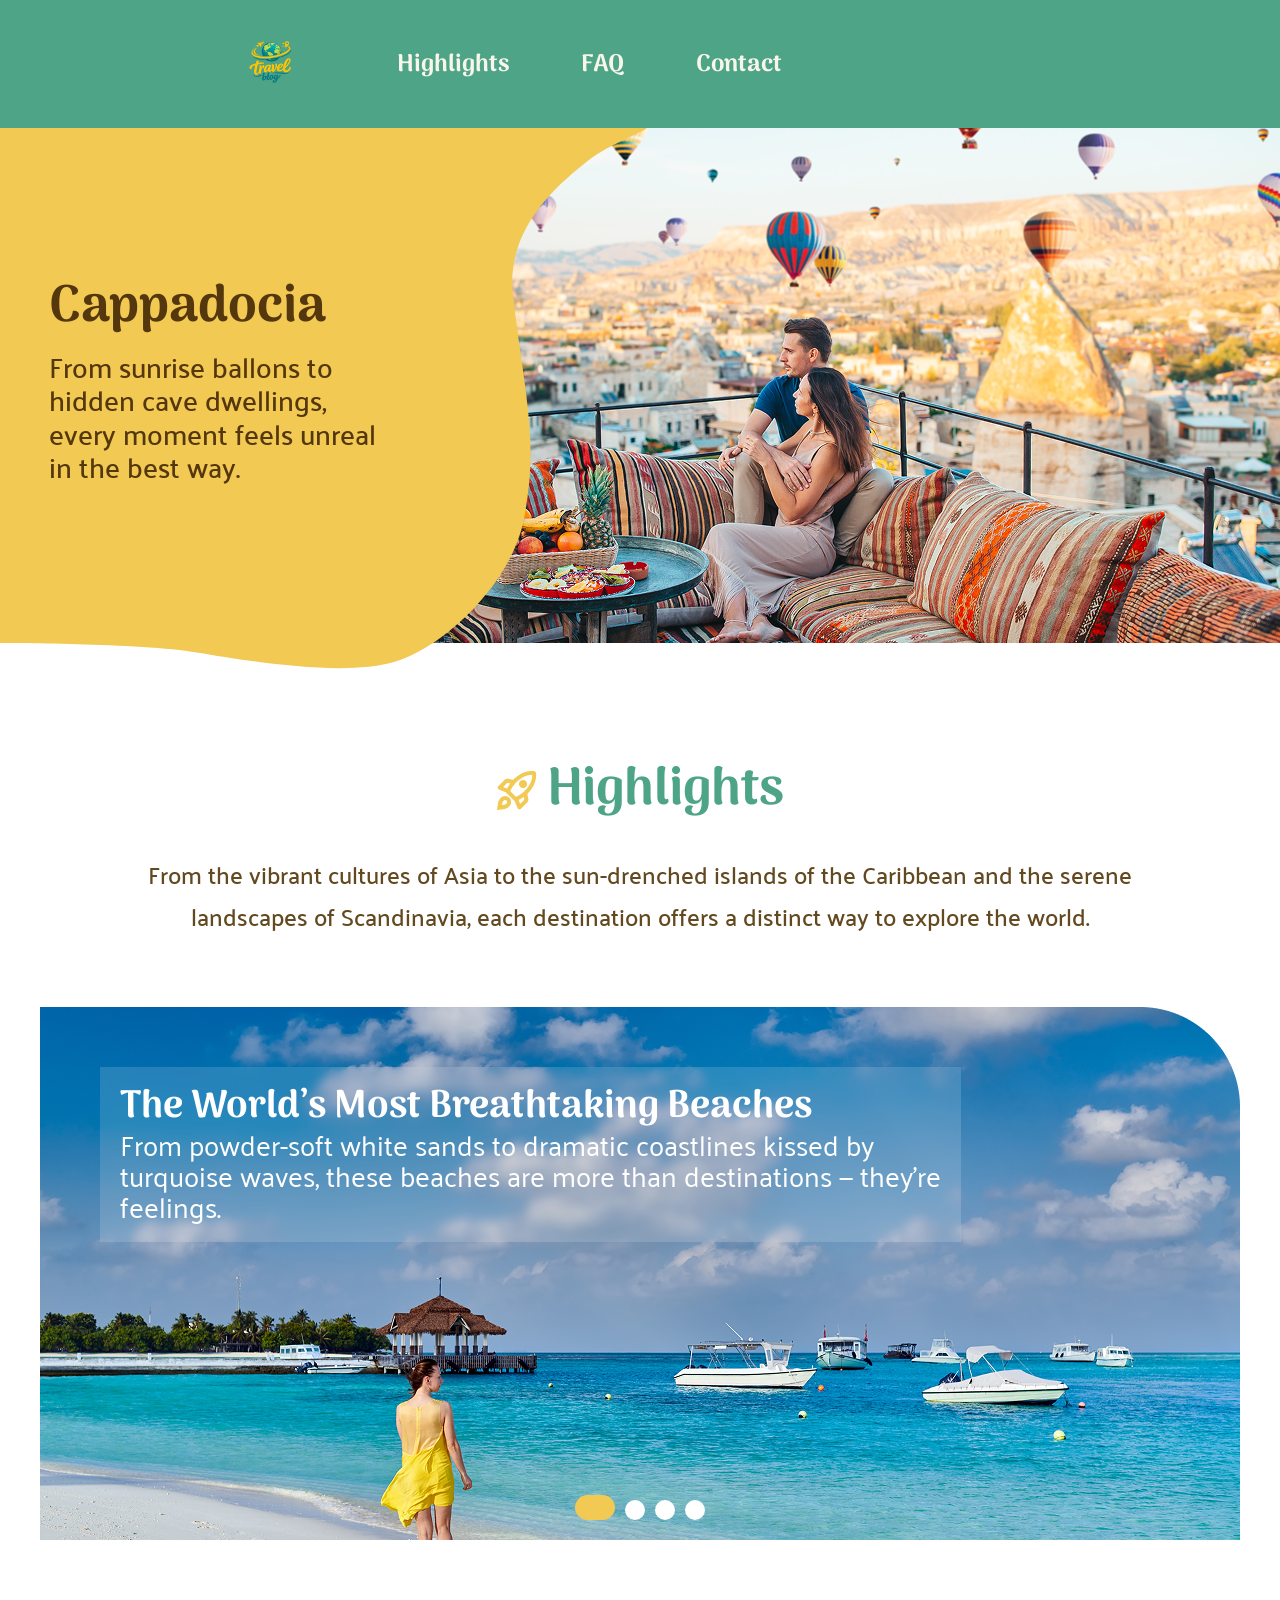
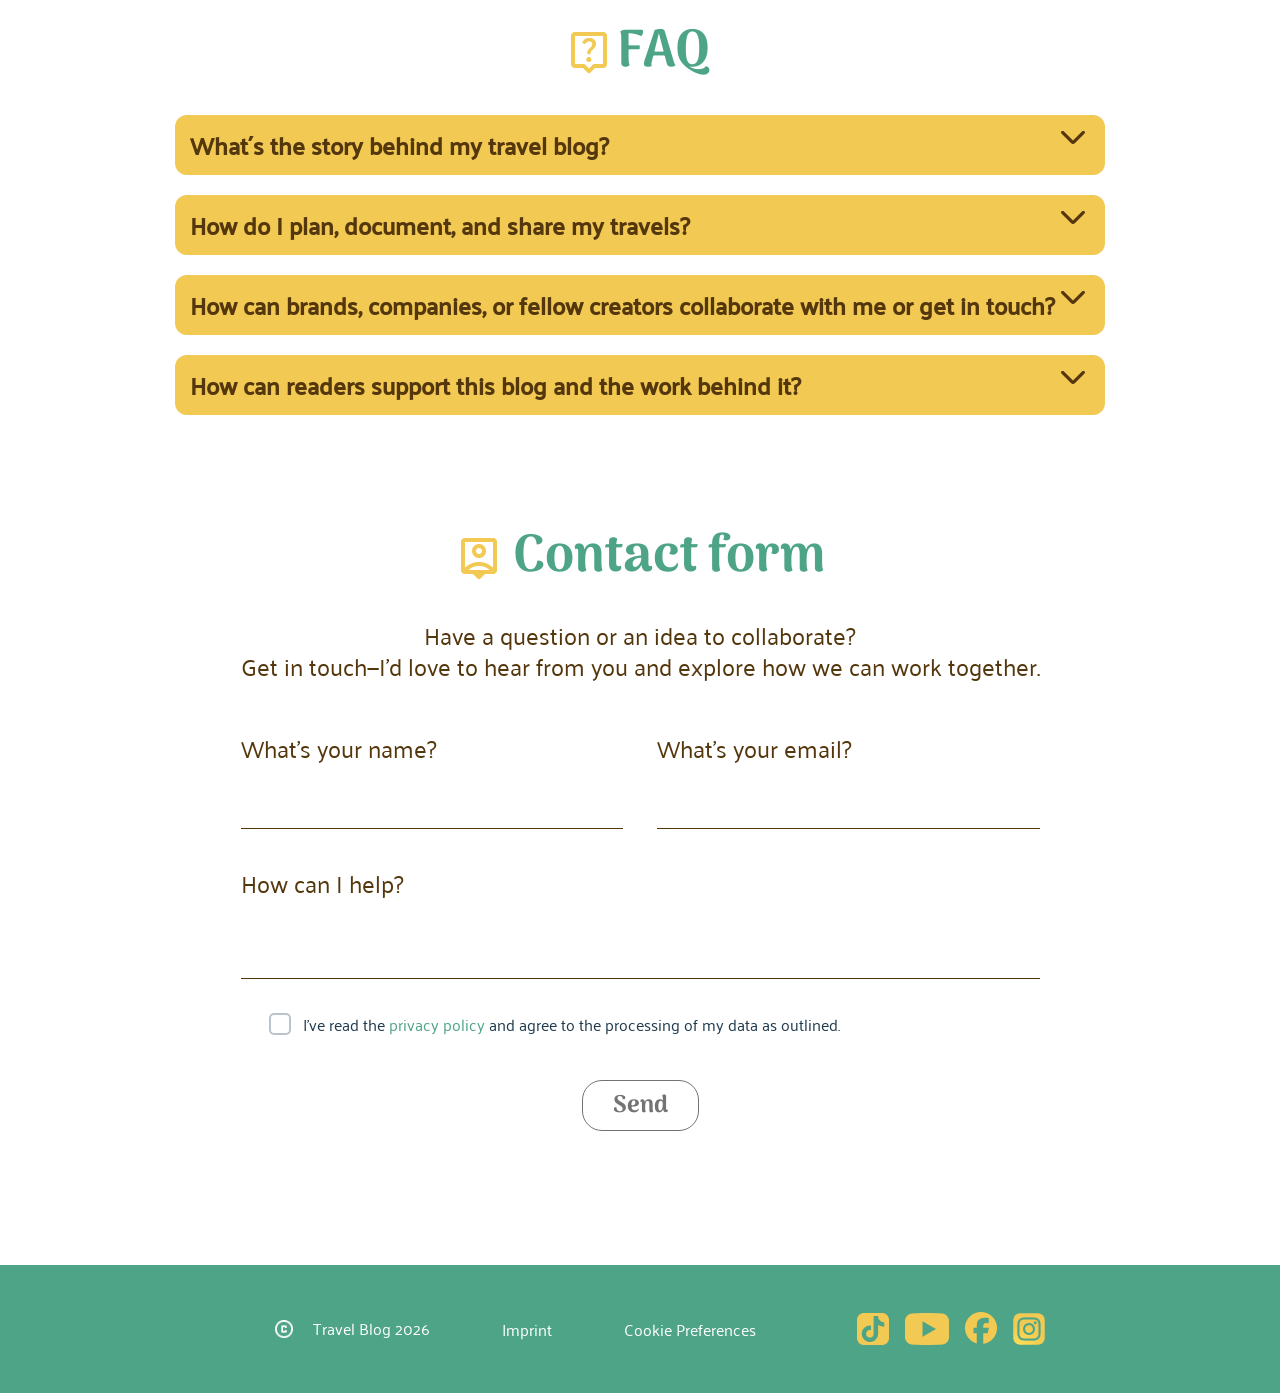
==== index.html @ d4d97d1e "changed 12 10" ====
<!DOCTYPE html>
<html lang="de">

<head>
    <meta charset="UTF-8">
    <meta name="viewport" content="width=device-width, initial-scale=1.0">
    <title>Reise Blog</title>
    <link rel="icon" type="image/x-icon" href="./assets/icons/favicon_travel_blog.png">

    <link rel="stylesheet" href="./styles/variable.css">
    <link rel="stylesheet" href="./styles/standard.css">
    <link rel="stylesheet" href="./styles/font.css">
    <link rel="stylesheet" href="style.css">
</head>



<body>

    <header>
        <img src="./assets/icons/travel_blog_icon.png" alt="logo travel-blog">
        <nav class="navi-bar">
            <ul class="navi-bar-navi-points">
                <li>
                    <a href="#highlights-area-jumper" class="highlight">Highlights</a>
                    <img src="./assets/img/Hover/line1.svg" alt="line1" class="image-header">
                </li>
                <li>
                    <a href="#faq-area-jumper" class="highlight">FAQ</a>
                    <img src="./assets/img/Hover/line2.svg" alt="line1" class="image-header">
                </li>
                <li>
                    <a href="" class="highlight">Contact</a>
                    <img src="./assets/img/Hover/line3.svg" alt="line1" class="image-header">
                </li>
            </ul>
        </nav>
    </header>


    <main>
        <section class="landing-section">
            <section class="landing-section-area">

                <div class="yellow-start"></div>

                <img class="background" src="./assets/img/bg-image.png" alt="">
                <img class="yellow-image" src=" ./assets/img/yellow.svg" alt="">
                <img class="yellow-image-mobile" src=" ./assets/img/yellowMobileBig.png" alt="">

                <div class="landing-text">

                    <h1>Cappadocia</h1>
                    <p>From sunrise ballons to<br>hidden cave dwellings,<br>every moment feels unreal<br>in the best
                        way.</p>
                </div>

                <div class="circle-group">
                    <img class="animation" src="./assets/icons/circle/text.svg" alt="">
                    <img class="circle-one" src="./assets/icons/circle/Ellipse.png" alt="">
                    <img class="circle-two" src="./assets/icons/circle/Turkey.png" alt="">
                </div>



            </section>
        </section>

        <section class="container-slider">

            <section id="highlights-area-jumper" class="highlights">
                <div class="highlights-headline">
                    <img src="./assets/icons/rocket_launch_icon.png" alt="rocket-launch-icon">
                    <h2>Highlights</h2>
                </div>
                <p class="culture-text">From the vibrant cultures of Asia to the sun-drenched islands of the Caribbean
                    and the serene<br>
                    landscapes of Scandinavia, each destination offers a distinct way to explore the world.</p>
            </section>

            <section class="slider-a">

                <input type="radio" name="slider" value="one" checked>
                <input type="radio" name="slider" value="two">
                <input type="radio" name="slider" value="three">
                <input type="radio" name="slider" value="four">

                <div class="slider-a-wrapper">
                    <div class="slider-a-element element-one">
                        <img src="./assets/img/beach_photo.png" alt="beach-photo">
                        <div class="slider-text">
                            <h2>
                                The World’s Most Breathtaking Beaches
                            </h2>
                            <p>
                                From powder-soft white sands to dramatic coastlines kissed by<br> turquoise waves,
                                these beaches are more than destinations — they’re<br> feelings.
                            </p>
                        </div>
                    </div>
                    <div class="slider-a-element element-two">
                        <img src="./assets/img/copenhagen_photo.png" alt="copenhagen-photo">
                        <div class="slider-text">
                            <h2>
                                Copenhagen in 3 Days: Big<br> Experiences, Smart Spending
                            </h2>
                            <p>
                                Discover Copenhagen, where historic charm meets modern design,<br> vibrant cycling
                                culture and waterfront living.
                            </p>
                        </div>


                    </div>
                    <div class="slider-a-element element-three">
                        <img src="./assets/img/pattaya_photo.png" alt="pattaya-photo">
                        <div class="slider-text">
                            <h2>
                                Pattaya Pulse:<br> Food, Sun and Neon Nights
                            </h2>
                            <p>
                                From bustling promenades to nearby islands, the city offers an<br> energetic and
                                diverse escape. Discover Pattaya City, with vibrant<br> nightlife and rich cultural
                                landmarks.
                            </p>
                        </div>

                    </div>
                    <div class="slider-a-element element-four">
                        <img src="./assets/img/mountain_fuji_photo.png" alt="mountain-fuji-photo">
                        <div class="slider-text">
                            <h2>
                                Mountain Fuji
                            </h2>
                            <p>
                                The most iconic mountain and an active volcano located about 100<br> kilometers
                                southwest of Tokyo. Written with the characters for<br> “wealth” and “samurai,”
                                Fuji’s name evokes a sense of strength,<br> honor, and enduring prestige.
                            </p>
                        </div>

                    </div>
                </div>

            </section>


        </section>



        <section id="faq-area-jumper" class="faq-area">
            <section class="faq-heading">
                <img src="./assets/icons/live_help_icon.png" alt="live-help-icon">
                <h2>FAQ</h2>
            </section>
            <section class="faq-part">
                <details>
                    <summary>
                        What´s the story behind my travel blog?
                    </summary>
                    <div class="content-faq">
                        <p>Lorem ipsum dolor sit amet consectetur adipisicing elit. Maiores ullam soluta
                            architecto quasi esse, assumenda quae ad modi! In, quis expedita! Quis dolorum
                            laborum quidem voluptas enim, aliquid commodi reiciendis!</p>
                    </div>
                </details>

                <details>
                    <summary>
                        How do I plan, document, and share my travels?
                    </summary>
                    <div class="content-faq">
                        <p>Lorem ipsum dolor sit amet consectetur adipisicing elit. Maiores ullam soluta
                            architecto quasi esse, assumenda quae ad modi! In, quis expedita! Quis dolorum
                            laborum quidem voluptas enim, aliquid commodi reiciendis!</p>
                    </div>
                </details>

                <details>
                    <summary>
                        How can brands, companies, or fellow creators collaborate with me or get in touch?
                    </summary>
                    <div class="content-faq">
                        <p>Lorem ipsum dolor sit amet consectetur adipisicing elit. Maiores ullam soluta
                            architecto quasi esse, assumenda quae ad modi! In, quis expedita! Quis dolorum
                            laborum quidem voluptas enim, aliquid commodi reiciendis!</p>
                    </div>
                </details>

                <details>
                    <summary>
                        How can readers support this blog and the work behind it?
                    </summary>
                    <div class="content-faq">
                        <p>Lorem ipsum dolor sit amet consectetur adipisicing elit. Maiores ullam soluta
                            architecto quasi esse, assumenda quae ad modi! In, quis expedita! Quis dolorum
                            laborum quidem voluptas enim, aliquid commodi reiciendis!</p>
                    </div>
                </details>
            </section>
        </section>

        <section class="contact-area">
            <section class="contact">
                <span class="contact-heading">
                    <img src="./assets/icons/person_pin.png" alt="">
                    <h2>Contact form</h2>
                </span>

                <p class="intro">
                    Have a question or an idea to collaborate?<br>
                    Get in touch—I’d love to hear from you and explore how we can work together.
                </p>

                <div class="form-container">

                    <div class="input-row">
                        <div class="input-group">
                            <label for="name">What’s your name?</label>
                            <input type="text" id="name">
                        </div>

                        <div class="input-group">
                            <label for="email">What’s your email?</label>
                            <input type="email" id="email">
                        </div>
                    </div>

                    <div class="input-group message">
                        <label for="message">How can I help?</label>
                        <textarea id="message"></textarea>
                    </div>

                    <!-- <div class="checkbox">
                        <input type="checkbox" id="agree" required>
                        <label for="privacy">
                            I’ve read the
                            <a href="#">privacy policy</a>
                            and agree to the processing of my data as outlined.
                        </label>
                    </div>

                    <button type="button">Send</button> -->

                    <form class="card">
                        <label class="checkbox">
                            <input type="checkbox" id="agree" required>
                            <span class="box"></span>
                            <span class="privacy">I’ve read the
                                <a href="#">privacy policy</a>
                                and agree to the processing of my data as outlined.</span>
                        </label>

                        <button type="submit">Send</button>
                    </form>

                </div>


            </section>



        </section>
    </main>

    <footer>

        <div class="additionals">

            <nav class="footer-additionals-navi-bar">

                <ul class="footer-additionals-navi-bar-navi-points">

                    <li class="copyright">
                        <img src="./assets/icons/copyright_icon.png" alt="copyright-icon">
                        <a href="">Travel Blog 2026</a>
                    </li>

                    <li class="imprint">
                        <a href="">Imprint</a>
                    </li>

                    <li class="cookie">
                        <a href="">Cookie Preferences</a>
                    </li>

                </ul>

            </nav>



        </div>
        <nav class="social-media-navi-bar">
            <ul class="social-media">

                <li>
                    <a href="https://www.tiktok.com/de-DE/" target="_blank">
                        <img src="./assets/icons/tiktok_icon.png" alt="tiktok-icon">
                    </a>
                </li>

                <li>
                    <a href="https://www.youtube.com" target="_blank">
                        <img src="./assets/icons/youtube_icon.png" alt="youtube-icon">
                    </a>
                </li>

                <li>
                    <a href="https://www.facebook.com" target="_blank">
                        <img src="./assets/icons/facebook_icon.png" alt="facebook-icon">
                    </a>
                </li>

                <li>
                    <a href="https://www.instagram.com" target="_blank">
                        <img src="./assets/icons/instagram_icon.png" alt="instagram-icon">
                    </a>
                </li>


            </ul>
        </nav>

    </footer>

    <section class="place-for-mobile">
        <section class="place-for-mobile-menu"></section>

    </section>



    <nav class="mobile-menu">

        <a href="#" class="mobile-menu-item">
            <img src="./assets/icons/home.svg" alt="Home">
        </a>

        <a href="#highlights-area-jumper" class="mobile-menu-item">
            <img src="./assets/icons/rocket.svg" alt="Highlights">
        </a>

        <a href="#faq-area-jumper" class="mobile-menu-item">
            <img src="./assets/icons/live_help.svg" alt="FAQ">
        </a>

        <a href="#contact-area-jumper" class="mobile-menu-item">
            <img src="./assets/icons/person.svg" alt="Contact">
        </a>

    </nav>



</body>

</html>
---- styles/standard.css ----
* {
    margin: 0px;
    box-sizing: border-box;
    scroll-behavior: smooth;
}

h2 {
    font-family: 'Arima';
    color: #4EA487;
}

p {
    font-family: 'Palanquin';
}

.navi-bar-navi-points a {
    font-family: 'Arima';
}

/* .footer-additionals-navi-bar-navi-points a {
    font-family: 'Palanquin';
} */
---- styles/font.css ----
/* palanquin-500 - latin */
@font-face {
  font-display: swap; /* Check https://developer.mozilla.org/en-US/docs/Web/CSS/@font-face/font-display for other options. */
  font-family: 'Palanquin';
  font-style: normal;
  font-weight: 500;
  src: url('../assets/fonts/palanquin-v17-latin-500.woff2') format('woff2'); /* Chrome 36+, Opera 23+, Firefox 39+, Safari 12+, iOS 10+ */
}

/* arima-700 - latin */
@font-face {
  font-display: swap; /* Check https://developer.mozilla.org/en-US/docs/Web/CSS/@font-face/font-display for other options. */
  font-family: 'Arima';
  font-style: normal;
  font-weight: 700;
  src: url('../assets/fonts/arima-v7-latin-700.woff2') format('woff2'); /* Chrome 36+, Opera 23+, Firefox 39+, Safari 12+, iOS 10+ */
}

/* arima-regular - latin */
@font-face {
  font-display: swap; /* Check https://developer.mozilla.org/en-US/docs/Web/CSS/@font-face/font-display for other options. */
  font-family: 'Arima';
  font-style: normal;
  font-weight: 400;
  src: url('../assets/fonts/arima-v7-latin-regular.woff2') format('woff2'); /* Chrome 36+, Opera 23+, Firefox 39+, Safari 12+, iOS 10+ */
}

/* palanquin-regular - latin */
@font-face {
  font-display: swap; /* Check https://developer.mozilla.org/en-US/docs/Web/CSS/@font-face/font-display for other options. */
  font-family: 'Palanquin';
  font-style: normal;
  font-weight: 400;
  src: url('../assets/fonts/palanquin-v17-latin-regular.woff2') format('woff2'); /* Chrome 36+, Opera 23+, Firefox 39+, Safari 12+, iOS 10+ */
}
---- style.css ----
/* HERE STARTS THE PART OF THE HEADER */

.background {
  max-width: 1440px;
}

  

header {
  width: 100%;
  height: 128px;
  background-color: #4ea487;
  display: flex;
  justify-content: flex-start;
  align-items: center;
  gap: 50px;
  padding: 0px 235px;
}

header > img {
  height: 72px;
}

/* Hover Effekte Header */

.highlight {
  position: relative;
  display: inline-block;

  color: white;
  font-size: 24px;
  font-weight: bold;
  text-decoration: none;
}

.navi-bar-navi-points li {
  position: relative;
}

.image-header {
  position: absolute;
  left: 2.5px;
  bottom: 2px;

  width: 100%;
  height: auto;

  opacity: 0;
}

.navi-bar-navi-points li:hover .image-header {
  opacity: 1;
}

/* HERE STARTS THE PART OF THE FOOTER */

.copyright {
  display: flex;
  gap: 20px;
}

.copyright img {
  width: 18px;
  height: 18px;
}

footer {
  width: 100%;
  height: 128px;
  background-color: #4ea487;

  display: flex;
  align-items: center;
  justify-content: space-between;
  padding: 0px 235px;

  font-family: "Palanquin", serif;
  font-size: clamp(16px, 0.2vw, 26px);

  line-height: 1;
}

.additionals {
  display: flex;
  /* gap: 4px; */
}

.footer-additionals-navi-bar {
  display: flex;
}

.footer-additionals-navi-bar-navi-points {
  display: flex;
  align-items: center;
  gap: 72px;
}

.footer-additionals-navi-bar ul {
  list-style-type: none;
}

.footer-additionals-navi-bar-navi-points a {
  text-decoration: none;
  color: #ffffff;
}

.social-media-navi-bar {
  display: flex;
}

.social-media {
  display: flex;
  align-items: center;
  gap: 16px;
}

footer ul {
  list-style-type: none;
}

.social-media-navi-bar ul {
  list-style-type: none;
}

/* End: Footer */

.navi-bar {
  display: flex;
}

.navi-bar-navi-points {
  display: flex;
  align-items: center;
  gap: 72px;
}

.navi-bar ul {
  list-style-type: none;
}

.navi-bar-navi-points a {
  text-decoration: none;
  color: #f8f5eb;
}

/* HERE STARTS THE PART OF THE FAQ */

.faq-heading {
  display: flex;
  justify-content: center;
  align-items: center;
  gap: 10px;
  padding-bottom: 20px;
}

.faq-heading h2 {
  font-family: "Arima", serif;
  font-size: clamp(24px, 6vw, 52px);
  color: rgba(78, 164, 135, 1);
}

.faq-area {
  display: flex;
  flex-direction: column;
  align-items: center;
  justify-content: normal;
  /* max-width: 1440px; */
}

/* .faq-part {
  
  max-width: 1440px;
} */

summary {
  font-family: "Palanquin", serif;
  color: rgba(84, 55, 13, 1);
  font-size: clamp(16px, 2vw, 24px);
  font-weight: bold;
  line-height: 1;
  width: 1440px;
}

details {
  background-color: #f1c953;
  border-radius: 12px;
  margin-bottom: 20px;
  padding-bottom: 15px;
  height: 60px;
  /* max-width: 1440px; */
}

details[open] {
  background-color: #f1c953;
  border-radius: 12px;
  margin-bottom: 20px;
  padding: 0 15px;
  height: 150px;
}

summary {
  padding: 18px 0;
  font-weight: bold;
  cursor: pointer;
  padding-left: 15px;
}

summary {
  position: relative;

  padding: 18px 50px 18px 15px;

  font-weight: bold;
  cursor: pointer;

  list-style: none;
}

summary::-webkit-details-marker {
  display: none;
}

summary::after {
  position: absolute;
  right: 20px;
  top: 50%;

  display: block;
  width: 24px;
  height: 24px;

  content: "";
  background-image: url("./assets/icons/arrow_forward_ios.svg");
  background-repeat: no-repeat;
  background-position: center;
  background-size: contain;

  position: absolute;
  right: 20px;
  top: 50%;

  transform: translateY(-80%);
  transition: transform 0.5s ease;
}

details[open] summary::after {
  transform: translateY(-50%) rotate(-180deg);
}

details p {
  background-color: white;
  padding: 8px;
  margin: 0 0 15px;
  border-radius: 5px;
}

/* landing section */

.landing-section-area {
  position: relative;
  max-width: 1440px;
  height: 550px;

  margin: 0 auto;

  overflow: hidden;
}

.yellow-start {
  position: absolute;
  width: 100%;
  height: 93.7%;
  background: #f1c953;

  z-index: 10;

  animation: yellowDisappear 1.3s ease-out 1.6s forwards;
}

@keyframes yellowDisappear {
  from {
    transform: translateX(0);
    opacity: 1;
  }

  to {
    transform: translateX(-100%);
    opacity: 1;
  }
}

.background {
  position: absolute;
  right: 0;
  top: 0;
  display: block;
  z-index: 1;
}

.yellow-image {
  position: absolute;
  top: 0px;
  left: 0px;
  z-index: 2;
  opacity: 0;

  animation: yellowFromRight 1.2s 1.8s forwards;
}

@keyframes yellowFromRight {
  from {
    transform: translateX(100%);
    opacity: 0.9;
  }

  to {
    transform: translateX(0);
    opacity: 1;
  }
}

.landing-text {
  position: absolute;

  top: 25%;
  left: 35%;

  z-index: 11;

  opacity: 1;

  text-align: left;

  animation: titleAppear 1.2s ease-out 1.8s forwards;
}

@keyframes titleAppear {
  from {
    transform: translate(50, 0%);
  }

  to {
    transform: translate(-130%, 0%);
  }
}

.circle-one {
  position: absolute;
  bottom: 20%;
  left: 30%;
  z-index: 4;
}

.circle-two {
  position: absolute;
  bottom: 30%;
  left: 33.8%;
  z-index: 4;
}

.animation {
  position: absolute;
  bottom: 22.5%;
  left: 30.8%;

  animation: rotateText 8s ease-in-out infinite;
  z-index: 5;
}

.circle-group {
  position: absolute;
  width: 100%;
  height: 100%;
  opacity: 0;

  z-index: 4;

  animation: circlesFromBottom 1.3s ease-out 3.5s forwards;
}

@keyframes circlesFromBottom {
  from {
    transform: translateY(0);
    opacity: 0;
  }

  to {
    transform: translateY(0);
    opacity: 1;
  }
}

@keyframes rotateText {
  0% {
    transform: rotate(0deg);
  }

  50% {
    transform: rotate(180deg);
  }

  100% {
    transform: rotate(0deg);
  }
}

/* Animation Starten der Website */

.landing-section-area h1 {
  font-family: "Arima", serif;
  color: rgba(84, 55, 13, 1);
  font-size: clamp(24px, 4vw, 60px);
  font-weight: bold;
  position: relative;
  top: 20%;
  left: 8%;
  z-index: 4;
}

.landing-section-area p {
  font-family: "Palanquin", serif;
  color: rgba(84, 55, 13, 1);
  font-size: 28px;
  font-weight: 500;
  position: relative;
  top: 21%;
  left: 8%;
  z-index: 4;
  line-height: 1.2;
}

/* Here starts the Contact From styling */

.contact-area {
  display: flex;
  flex-direction: column;
  align-items: center;
}

.contact {
  width: 1440px;
  margin: 80px auto;
  padding: 0 0 30px;

  font-family: "Palanquin", sans-serif;
  color: rgba(84, 55, 13, 1);
}

.contact h2 {
  font-family: "Arima", serif;
  font-size: clamp(24px, 6vw, 52px);
  color: rgba(78, 164, 135, 1);
}

.intro {
  text-align: center;
  line-height: 1.3;
  margin-bottom: 45px;
  font-size: 24px;
}

.form-container {
  padding: 0 0;
}

.input-row {
  display: flex;
  gap: 34px;
}

.input-group {
  flex: 1;
}

.input-group label {
  display: block;
  margin-bottom: 45px;
  font-size: 24px;
}

.input-group input,
.input-group textarea {
  width: 100%;
  box-sizing: border-box;

  border: none;
  border-bottom: 1px solid rgba(84, 55, 13, 1);

  background: transparent;
  outline: none;

  font-size: 24px;
  color: rgba(84, 55, 13, 1);
}

.input-group input {
  height: 1px;
}

.message {
  margin-top: 20px;
}

.message label {
  margin-bottom: 50px;
}

.message textarea {
  height: 25px;
  resize: none;
}

  :root {
      --green: rgba(78, 164, 135, 1);
      --green-dark: #2f8f62;
      --check: #f1c953; 
      --text: #1f3a4d;
      --border: #b9c4cc;
    }

    .card {
      background: #fff;
      padding: 24px 28px;
     
    }

  
    .checkbox {
      display: flex;
      align-items: center;
      gap: 12px;
      cursor: pointer;
      color: var(--text);
      font-size: 16px;
      user-select: none;
    }


    .checkbox input {
      position: absolute;
      opacity: 0;
      width: 0;
      height: 0;
    }

  
    .box {
      position: relative;
      flex: 0 0 22px;
      width: 22px;
      height: 22px;
      border: 2px solid var(--border);
      border-radius: 5px;
      background: #fff;
      transition: background .15s, border-color .15s;
    }

   
    .box::after {
      content: "";
      position: absolute;
      left: 6px;
      top: 2px;
      width: 5px;
      height: 10px;
      border: solid var(--check);
      border-width: 0 2.5px 2.5px 0;
      transform: rotate(45deg) scale(0);
      transition: transform .15s;
    }

    .checkbox input:checked + .box {
      background: var(--green);
      border-color: var(--green);
    }

    .checkbox input:checked + .box::after {
      transform: rotate(45deg) scale(1);
    }

    .checkbox:hover .box {
      border-color: var(--green);
    }

    
    .checkbox input:focus-visible + .box {
      outline: 3px solid rgba(63, 174, 122, .4);
      outline-offset: 2px;
    }

    button {
      margin-top: 20px;
      padding: 10px 28px;
      border: none;
      border-radius: 8px;
      background: var(--green);
      color: #fff;
      font-size: 16px;
      font-weight: 600;
      cursor: pointer;
      transition: background .15s;
    }

    button:hover {
      background: var(--green-dark);
    }

  
    .card:not(:has(#agree:checked)) button {
      cursor: not-allowed;
      pointer-events: none;
    }




.privacy a {
  color: rgba(78, 164, 135, 1);
  text-decoration: none;
 
}

button {
  display: block;
  margin: 42px auto 0;

  padding: 5px 30px;

  border: 1px solid rgba(115, 115, 115, 1);

  border-radius: 20px;

  background: white;

  font-family: "Arima", serif;
  font-size: 24px;
  font-weight: bold;
  color: rgba(115, 115, 115, 1);
  cursor: pointer;
}

.contact-heading {
  display: flex;
  justify-content: center;
  align-items: center;
  gap: 10px;
  padding-bottom: 20px;
}

/* Slider Styling */

.slider-a {
  position: relative;

  width: 1200px;
  height: 533px;

  display: flex;
  justify-content: center;
  align-items: flex-end;

  overflow: hidden;
}

.slider-a input {
  z-index: 2;
  width: 20px;
  height: 20px;

  background-color: white;

  appearance: none;
  /* -webkit-appearance: none; */

  width: 20px;
  height: 20px;

  margin: 3px 5px 20px;

  border: 2px solid white;
  border-radius: 50%;
  accent-color: white;

  /* box-shadow: none; */
  /* outline: none; */

  cursor: pointer;
}

.slider-a-wrapper {
  z-index: 1;
  position: absolute;
  display: flex;

  width: 400%;
  height: 100%;

  transition: all 250ms ease-in-out;
}

.slider-a-element {
  position: relative;
  width: calc(100% / 4);
  height: 100%;
}

.slider-a input[value="one"]:checked ~ .slider-a-wrapper {
  transform: translateX(37.5%);
}

.slider-a input[value="two"]:checked ~ .slider-a-wrapper {
  transform: translateX(12.5%);
}

.slider-a input[value="three"]:checked ~ .slider-a-wrapper {
  transform: translateX(-12.5%);
}

.slider-a input[value="four"]:checked ~ .slider-a-wrapper {
  transform: translateX(-37.5%);
}

.slider-a input:checked {
  width: 40px;
  height: 25px;
  border-radius: 15px;
  background-color: #f1c953;

  border: 5px solid #f1c953;
}

.container-slider {
  display: flex;
  flex-direction: column;
  align-items: center;
  gap: 70px;
  padding: 70px 0;
}

.highlights-headline {
  display: flex;
  gap: 10px;
  justify-content: center;
  padding-bottom: 20px;
  font-weight: 700;
  align-items: center;
}
.highlights-headline h2 {
  font-size: clamp(16px, 6vw, 52px);
  font-weight: 700;
}

.highlights-headline img {
  height: 40px;
  width: 40px;
}

.highlights > p {
  font-size: 24px;
  font-family: "Palanquin";
  color: #63491f;
  font-weight: 500;
  text-align: center;
  cursor: pointer;
}

.slider-text {
  background: rgba(255, 255, 255, 0.15);
  backdrop-filter: blur(5px);
  z-index: 4;
  position: absolute;
  top: 60px;
  left: 60px;
  padding: 20px;
}

.slider-a-element h2 {
  font-size: clamp(16px, 3vw, 48px);
  color: white;
  line-height: 1.1;
}

.slider-a-element p {
  line-height: 1.1;
  font-size: clamp(16px, 2.5vw, 28px);
  color: white;
}

.mobile-menu {
  display: none;
}

.mobile-menu {
  display: none;
}

@media screen and (max-width: 600px) {
  .mobile-menu {
    position: fixed;

    left: 50%;
    /* bottom: 15px; */
    bottom: 1px;

    transform: translateX(-50%);

    /* width: calc(100% - 50px); */

    width: 100%;
    max-width: 768px;

    height: 58px;

    background-color: #f1c953;

    border-radius: 0 0 15px 15px;

    display: flex;

    align-items: center;
    justify-content: space-around;

    z-index: 9999;

    box-shadow: 0 4px 12px rgba(0, 0, 0, 0.15);
  }

  .mobile-menu-item {
    width: 25%;

    height: 100%;

    display: flex;

    align-items: center;
    justify-content: center;

    text-decoration: none;
  }

  .mobile-menu-item img {
    width: 25px;
    height: 25px;

    object-fit: contain;
  }

  .mobile-menu-item:hover {
    transform: translateY(-3px);
  }

  .mobile-menu-item {
    transition: transform 0.2s ease;
  }

  .place-for-mobile {
    display: flex;
    width: 100%;
  }

  .place-for-mobile-menu {
    display: flex;
    height: 58px;
    width: 100%;

    background-color: #f1c953;
  }
}

/* Responsive Design */

@media screen and (min-width: 1440px) {
  header {
    padding: 16px max(120px, calc(50% - 720px));
  }
  footer {
    padding: 60px max(120px, calc(50% - 720px));
  }
}

@media screen and (max-width: 1339px) {
   summary {
    width: unset;
  }

  .contact {
    width: unset;
  }


  .landing-section-area {
    width: unset;
  }
}



@media screen and (max-width: 1080px) {
 .slider-text p br {
        display: none;
    }

   .yellow-start {
    animation: unset;
  }

  .background {
    display: none;
  }

  .circle-group {
    display: none;
  }

  .yellow-image {
    display: none;
  }

  .landing-text {
    animation: unset;
  }



  details[open] {
    height: 180px;
  }

  summary {
    width: unset;
  }

  .contact {
    width: unset;
  }

  .input-row {
    display: unset;
  }

  .landing-section-area {
    width: unset;
  }

  .slider-a {
    width: 750px;
    height: 450px;
    border-top-right-radius: 150px;
  }
  .slider-a-element img {
    width: 950px;
    height: 450px;
  }

  header {
    padding: 0px 10px;
    justify-content: center;
  }

  footer {
    padding: 0px 10px;
  }

  details {
    width: unset;
  }

  .faq-part {
    align-items: normal;
    padding: 0 25px;
  }

  .slider-text {
    width: 550px;
    height: 250px;
  }
}

@media screen and (max-width: 768px) {
  details[open] {
    height: 160px;
  }
  .container-slider {
    gap: unset;
  }
  .intro {
    display: none;
  }

  .culture-text {
    display: none;
  }

  .slider-a {
    width: 650px;
    height: 350px;
    border-top-right-radius: 150px;
  }

  .slider-text {
    width: 350px;
    height: 200px;
  }

  .slider-a-element img {
    width: 850px;
    height: 350px;
  }

  .navi-bar {
    display: none;
  }

  .footer-additionals-navi-bar-navi-points {
    display: flex;
    flex-direction: column;
    align-items: flex-start;
    justify-content: flex-start;
    gap: 15px;
    padding: unset;
    padding-left: 10px;
  }

  .contact-area {
    padding: 0 35px;
  }

  .copyright {
    order: 3;
  }

  .imprint {
    order: 1;
  }

  .cookie {
    order: 2;
  }

  .social-media-navi-bar {
    display: flex;
    flex-direction: column-reverse;
    align-items: flex-start;
    height: 70%;
  }
}



@media screen and (max-width: 600px) {
  details[open] {
    height: 300px;
  }

  .slider-a {
    width: 390px;
    height: 300px;
    border-top-right-radius: 150px;
  }

  .slider-text {
    width: 300px;
    height: 170px;
    padding: 10px;
    top: 40px;
    left: 20px;
  }

  .social-media img {
    width: 25px;
    height: 25px;
  }
}

@media screen and (max-width: 420px) {
   /*
       Animation
        */

  .yellow-start {
    position: absolute;
    inset: 0;

    width: 100%;
    height: 100%;

    background: #f1c953;

    z-index: 10;

    animation: yellowStartMobile 0.77s ease-in-out 1.2s forwards;
  }

  @keyframes yellowStartMobile {
    from {
      transform: translateX(0);
    }

    to {
      transform: translateX(-100%);
    }
  }

  .background {
    display: block;

    position: absolute;

    top: 0;
    left: 0;

    width: 100%;
    height: 100%;

    object-fit: cover;

    z-index: 1;

    opacity: 0;

    animation: backgroundMobile 1.2s ease-out 0.8s forwards;
  }

  @keyframes backgroundMobile {
    from {
      transform: translateX(100%);
      opacity: 0;
    }

    to {
      transform: translateX(0);
      opacity: 1;
    }
  }

  /* 
      YELLOW-IMAGE
       
        */

  .yellow-image-mobile {
    display: block;

    position: absolute;

    top: 0;
    left: 0;

    width: 100%;
    height: 100%;

    z-index: 3;

    opacity: 0;

    animation: yellowImageMobile 1.6s ease-out 1.23s forwards;
  }

  @keyframes yellowImageMobile {
    0% {
      transform: translateX(100%);
      opacity: 1;
    }

    50% {
      transform: translateX(-20%);
      opacity: 1;
    }
    100% {
      transform: translateX(-35%) translateY(-25%) scale(0.8);
      opacity: 1;
    }
  }

  /* 
       TEXT
        */

  .landing-text {
    display: block;

    position: absolute;

    top: 32%;
    left: 4%;

    z-index: 11;

    opacity: 0;

    animation:
      textInMobile 0.8s ease-out 2.4s forwards,
      textOutMobile 0.6s ease-in 3.2s forwards;
  }

  .landing-text h1 {
    position: static;

    margin: 0 0 8px 0;

    font-family: "Arima", serif;

    font-size: 26px;

    line-height: 1;

    color: rgba(84, 55, 13, 1);
  }

  .landing-text p {
    position: static;

    margin: 0;

    font-family: "Palanquin", serif;

    font-size: 11px;

    line-height: 1.2;

    color: rgba(84, 55, 13, 1);
  }

  @keyframes textInMobile {
    from {
      transform: translateX(0);
      opacity: 0;
    }

    to {
      transform: translateX(0);
      opacity: 1;
    }
  }

  @keyframes textOutMobile {
    from {
      transform: translateX(0);
      opacity: 1;
    }

    to {
      transform: translateX(-100%);
      opacity: 0;
    }
  }

  .circle-group {
    display: flex;
    position: absolute;
    opacity: 0;
    top: 35%;
    left: 6%;

    z-index: 4;

    animation: circlesFromBottom 1.3s ease-out 3.5s forwards;
  }

  .circle-one {
    position: absolute;
    bottom: 70%;
    left: 10%;
    z-index: 4;
    scale: 0.8;
  }

  .circle-two {
    position: absolute;
    bottom: 79%;
    left: 25%;
    z-index: 4;
  }

  .animation {
    position: absolute;
    bottom: 72%;
    left: 13%;
    scale: 0.8;

    animation: rotateText 8s ease-in-out infinite;
    z-index: 5;
  }

  @keyframes circlesMobile {
    from {
      transform: translateY(40px);
      opacity: 0;
    }

    to {
      transform: translateY(0);
      opacity: 1;
    }
  }

  details {
    height: 80px;
  }


}
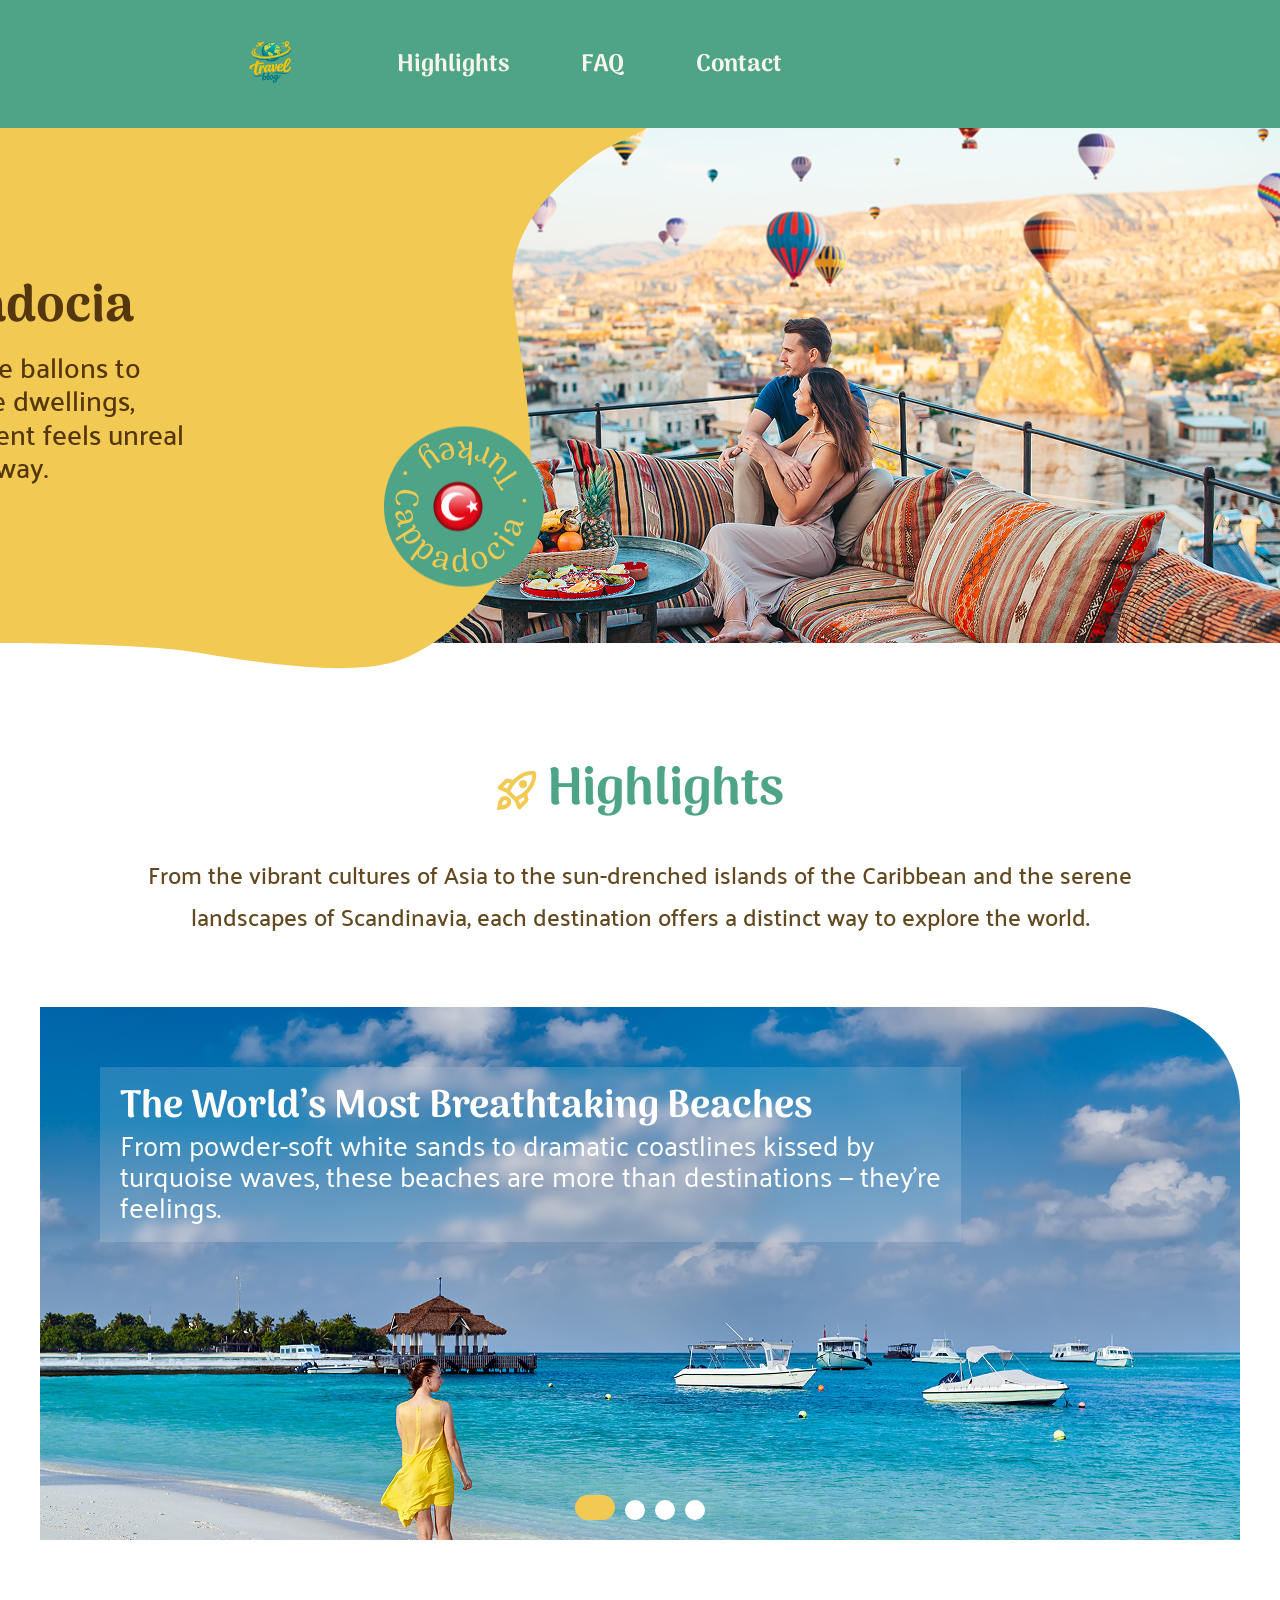
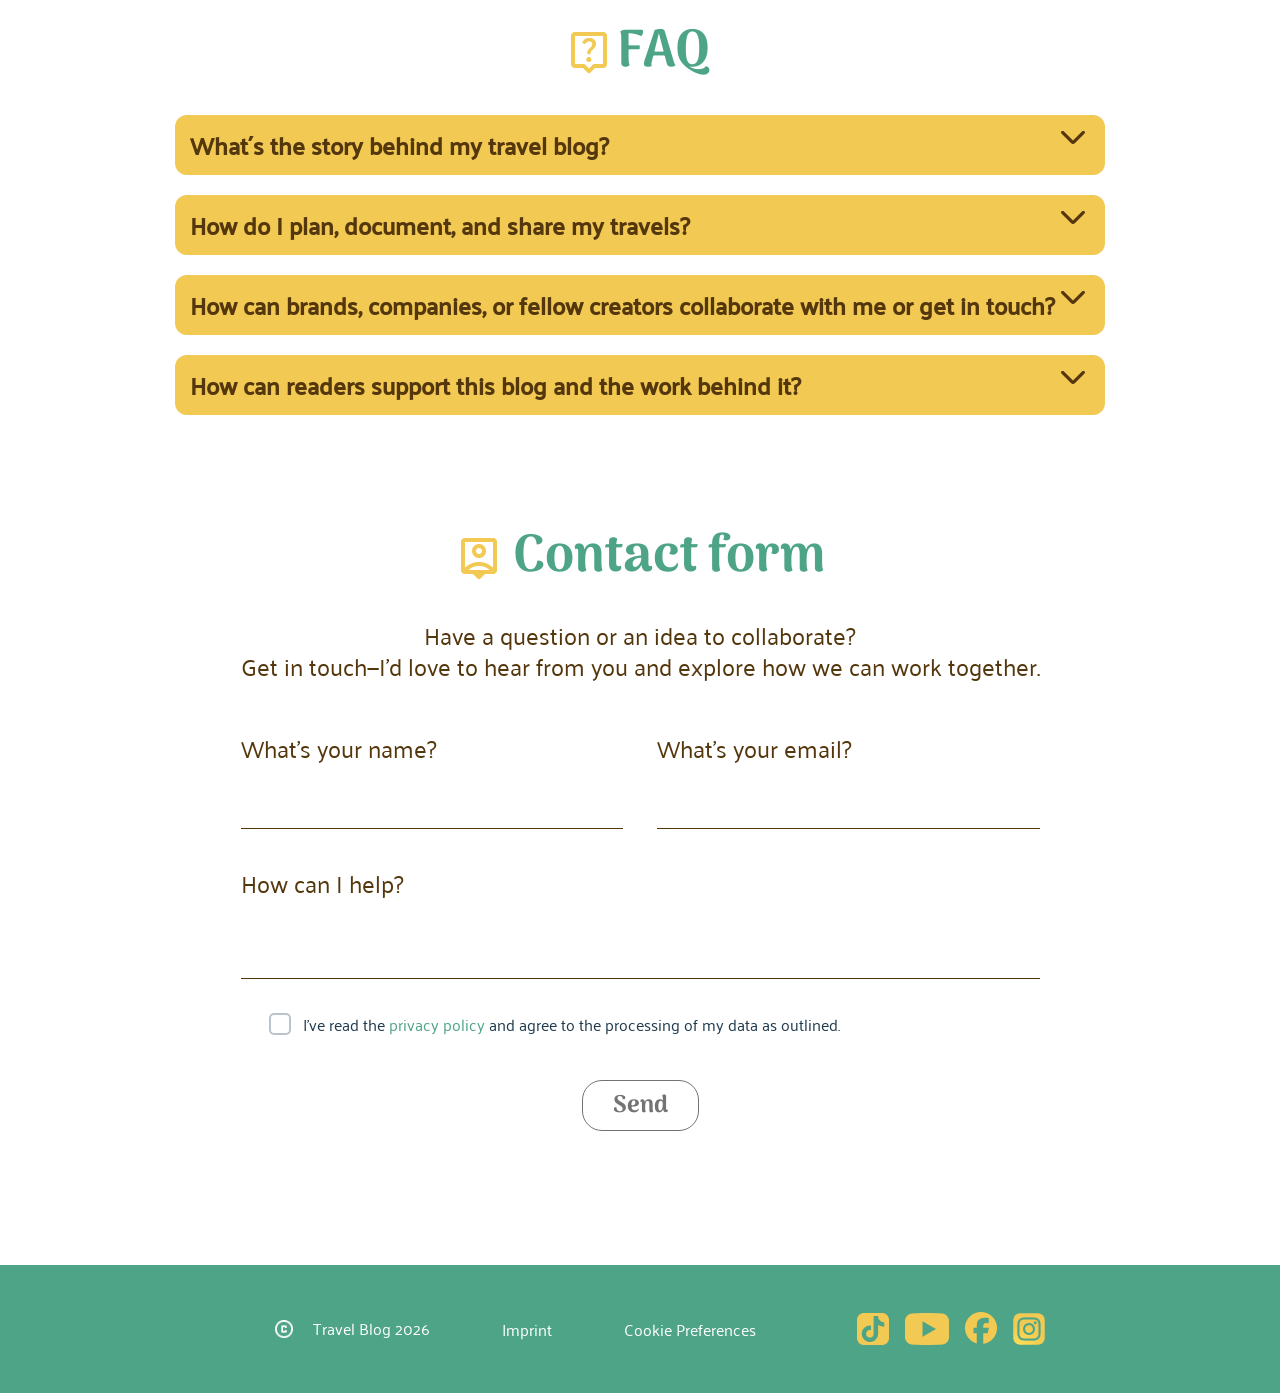
==== commit 716b6d8b: "robert" ====
--- a/index.html
+++ b/index.html
@@ -30,7 +30,7 @@
                     <img src="./assets/img/Hover/line2.svg" alt="line1" class="image-header">
                 </li>
                 <li>
-                    <a href="" class="highlight">Contact</a>
+                    <a href="#contact-one" class="highlight">Contact</a>
                     <img src="./assets/img/Hover/line3.svg" alt="line1" class="image-header">
                 </li>
             </ul>
@@ -87,57 +87,65 @@
 
                 <div class="slider-a-wrapper">
                     <div class="slider-a-element element-one">
-                        <img src="./assets/img/beach_photo.png" alt="beach-photo">
-                        <div class="slider-text">
-                            <h2>
-                                The World’s Most Breathtaking Beaches
-                            </h2>
-                            <p>
-                                From powder-soft white sands to dramatic coastlines kissed by<br> turquoise waves,
-                                these beaches are more than destinations — they’re<br> feelings.
-                            </p>
-                        </div>
+                        <a href="page-article-carousel.html">
+                            <img src="./assets/img/beach_photo.png" alt="beach-photo">
+                            <div class="slider-text">
+                                <h2>
+                                    The World’s Most Breathtaking Beaches
+                                </h2>
+                                <p>
+                                    From powder-soft white sands to dramatic coastlines kissed by<br> turquoise waves,
+                                    these beaches are more than destinations — they’re<br> feelings.
+                                </p>
+                            </div>
+                        </a>
                     </div>
                     <div class="slider-a-element element-two">
-                        <img src="./assets/img/copenhagen_photo.png" alt="copenhagen-photo">
-                        <div class="slider-text">
-                            <h2>
-                                Copenhagen in 3 Days: Big<br> Experiences, Smart Spending
-                            </h2>
-                            <p>
-                                Discover Copenhagen, where historic charm meets modern design,<br> vibrant cycling
-                                culture and waterfront living.
-                            </p>
-                        </div>
+                        <a href="index.html">
+                            <img src="./assets/img/copenhagen_photo.png" alt="copenhagen-photo">
+                            <div class="slider-text">
+                                <h2>
+                                    Copenhagen in 3 Days: Big<br> Experiences, Smart Spending
+                                </h2>
+                                <p>
+                                    Discover Copenhagen, where historic charm meets modern design,<br> vibrant cycling
+                                    culture and waterfront living.
+                                </p>
+                            </div>
+                        </a>
 
 
                     </div>
                     <div class="slider-a-element element-three">
-                        <img src="./assets/img/pattaya_photo.png" alt="pattaya-photo">
-                        <div class="slider-text">
-                            <h2>
-                                Pattaya Pulse:<br> Food, Sun and Neon Nights
-                            </h2>
-                            <p>
-                                From bustling promenades to nearby islands, the city offers an<br> energetic and
-                                diverse escape. Discover Pattaya City, with vibrant<br> nightlife and rich cultural
-                                landmarks.
-                            </p>
-                        </div>
+                        <a href="new-page-article-graph-new.html">
+                            <img src="./assets/img/pattaya_photo.png" alt="pattaya-photo">
+                            <div class="slider-text">
+                                <h2>
+                                    Pattaya Pulse:<br> Food, Sun and Neon Nights
+                                </h2>
+                                <p>
+                                    From bustling promenades to nearby islands, the city offers an<br> energetic and
+                                    diverse escape. Discover Pattaya City, with vibrant<br> nightlife and rich cultural
+                                    landmarks.
+                                </p>
+                            </div>
+                        </a>
 
                     </div>
                     <div class="slider-a-element element-four">
-                        <img src="./assets/img/mountain_fuji_photo.png" alt="mountain-fuji-photo">
-                        <div class="slider-text">
-                            <h2>
-                                Mountain Fuji
-                            </h2>
-                            <p>
-                                The most iconic mountain and an active volcano located about 100<br> kilometers
-                                southwest of Tokyo. Written with the characters for<br> “wealth” and “samurai,”
-                                Fuji’s name evokes a sense of strength,<br> honor, and enduring prestige.
-                            </p>
-                        </div>
+                        <a href="index.html">
+                            <img src="./assets/img/mountain_fuji_photo.png" alt="mountain-fuji-photo">
+                            <div class="slider-text">
+                                <h2>
+                                    Mountain Fuji
+                                </h2>
+                                <p>
+                                    The most iconic mountain and an active volcano located about 100<br> kilometers
+                                    southwest of Tokyo. Written with the characters for<br> “wealth” and “samurai,”
+                                    Fuji’s name evokes a sense of strength,<br> honor, and enduring prestige.
+                                </p>
+                            </div>
+                        </a>
 
                     </div>
                 </div>
@@ -201,7 +209,7 @@
             </section>
         </section>
 
-        <section class="contact-area">
+        <section class="contact-area" id="contact-one">
             <section class="contact">
                 <span class="contact-heading">
                     <img src="./assets/icons/person_pin.png" alt="">
@@ -279,7 +287,7 @@
                     </li>
 
                     <li class="imprint">
-                        <a href="">Imprint</a>
+                        <a href="impressum.html">Imprint</a>
                     </li>
 
                     <li class="cookie">
--- a/style.css
+++ b/style.css
@@ -385,7 +385,7 @@
   }
 
   to {
-    transform: translateY(0);
+    transform: translateY(-85%);
     opacity: 1;
   }
 }
@@ -887,10 +887,13 @@
     width: unset;
   }
 
-
-  .landing-section-area {
-    width: unset;
-  }
+.landing-text {
+  left: 20vw;
+}
+
+
+
+
 }
 
 
@@ -910,6 +913,7 @@
 
   .circle-group {
     display: none;
+    animation: unset;
   }
 
   .yellow-image {
@@ -1049,7 +1053,7 @@
 
 @media screen and (max-width: 600px) {
   details[open] {
-    height: 300px;
+    height: 220px;
   }
 
   .slider-a {
@@ -1070,9 +1074,18 @@
     width: 25px;
     height: 25px;
   }
+
+    .slider-a-element img {
+    width: 650px;
+    height: 300px;
+  }
 }
 
 @media screen and (max-width: 420px) {
+
+   details[open] {
+    height: 300px;
+  }
    /*
        Animation
         */
@@ -1254,7 +1267,7 @@
 
     z-index: 4;
 
-    animation: circlesFromBottom 1.3s ease-out 3.5s forwards;
+    animation: circlesFromBottom-two 1.3s ease-out 3.5s forwards;
   }
 
   .circle-one {
@@ -1282,17 +1295,17 @@
     z-index: 5;
   }
 
-  @keyframes circlesMobile {
-    from {
-      transform: translateY(40px);
-      opacity: 0;
-    }
-
-    to {
-      transform: translateY(0);
-      opacity: 1;
-    }
-  }
+@keyframes circlesFromBottom-two {
+  from {
+    transform: translateY(0);
+    opacity: 0;
+  }
+
+  to {
+    transform: translateY(0%);
+    opacity: 1;
+  }
+}
 
   details {
     height: 80px;
@@ -1300,3 +1313,40 @@
 
 
 }
+
+
+@media screen and (max-width: 380px) {
+
+  footer {
+    font-size: 12px;
+  }
+
+  details[open] {
+    height: 360px;
+  }
+
+  .slider-a {
+    width: 320px;
+    height: 300px;
+    border-top-right-radius: 150px;
+  }
+
+  .slider-text {
+    width: 280px;
+    height: 170px;
+    padding: 10px;
+    top: 40px;
+    left: 20px;
+  }
+
+  .social-media img {
+    width: 20px;
+    height: 20px;
+  }
+
+    .slider-a-element img {
+    width: 550px;
+    height: 300px;
+  }
+
+}
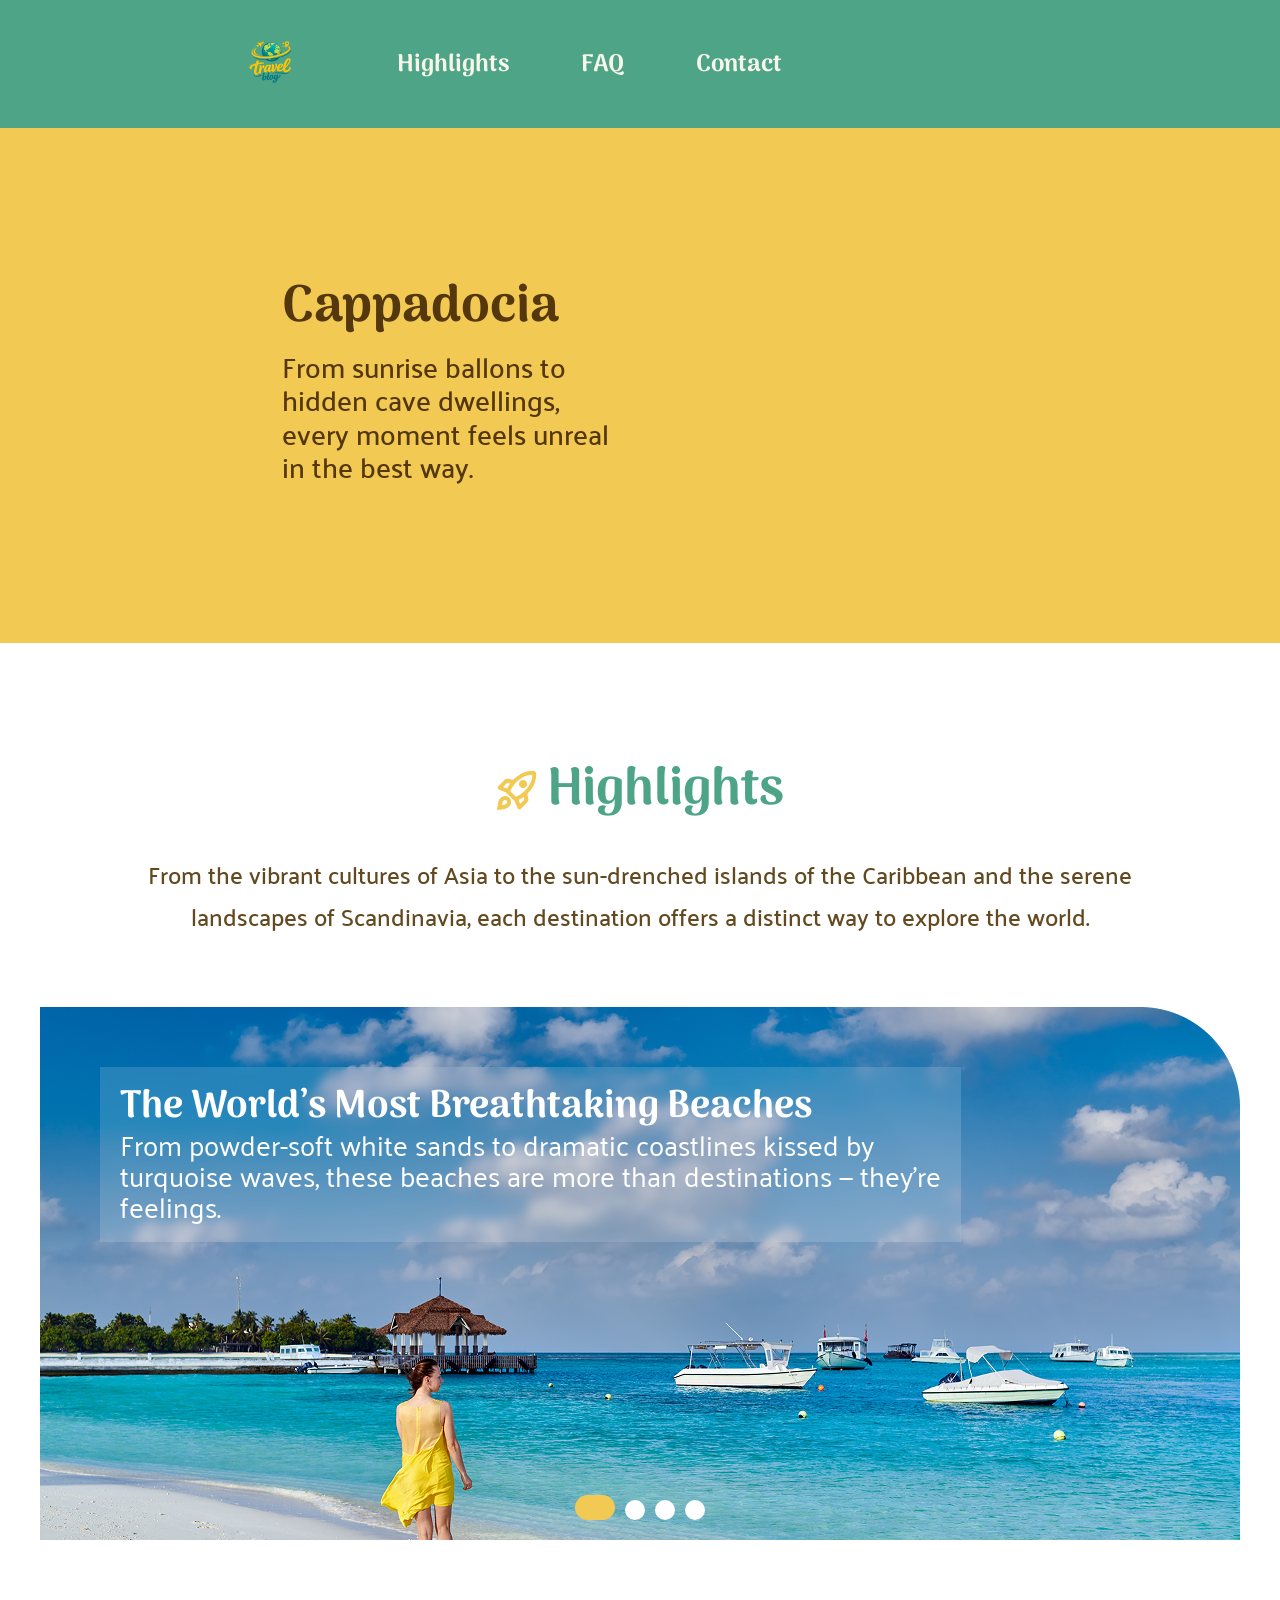
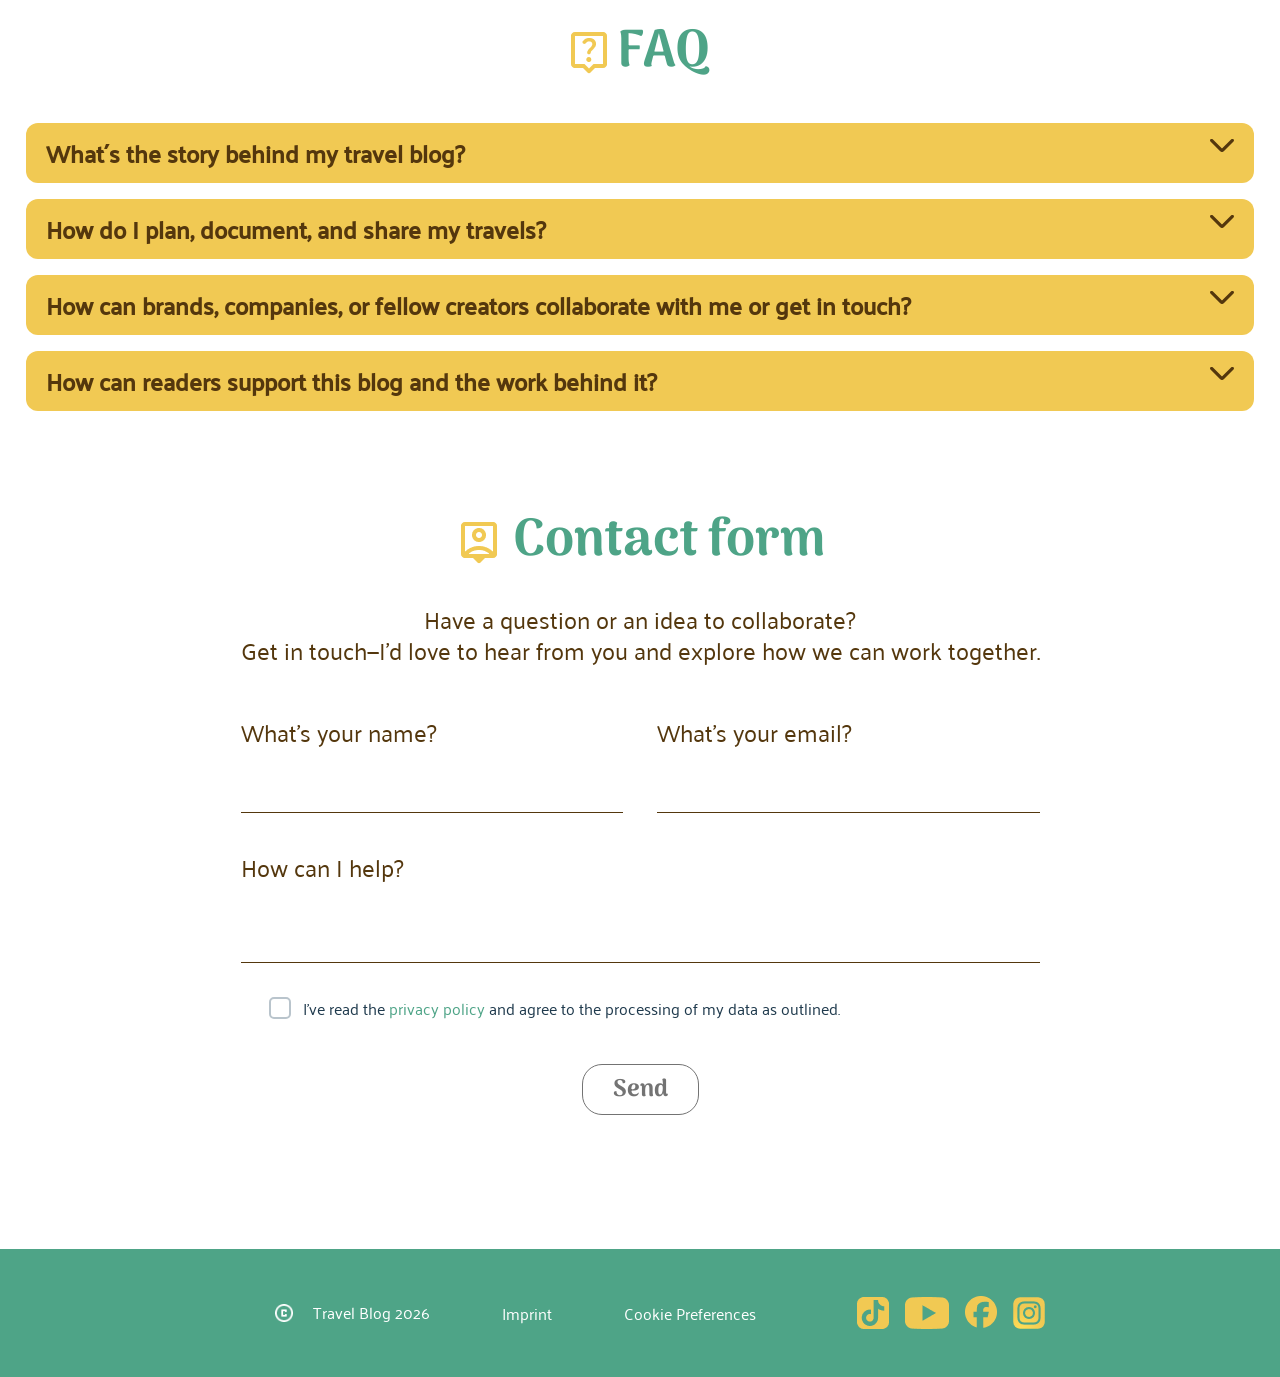
==== commit 232b7913: "robert 17 10" ====
--- a/index.html
+++ b/index.html
@@ -101,7 +101,7 @@
                         </a>
                     </div>
                     <div class="slider-a-element element-two">
-                        <a href="index.html">
+                        <a href="Copenhagen.html">
                             <img src="./assets/img/copenhagen_photo.png" alt="copenhagen-photo">
                             <div class="slider-text">
                                 <h2>
@@ -133,7 +133,7 @@
 
                     </div>
                     <div class="slider-a-element element-four">
-                        <a href="index.html">
+                        <a href="MountainFuji.html">
                             <img src="./assets/img/mountain_fuji_photo.png" alt="mountain-fuji-photo">
                             <div class="slider-text">
                                 <h2>
@@ -168,9 +168,7 @@
                         What´s the story behind my travel blog?
                     </summary>
                     <div class="content-faq">
-                        <p>Lorem ipsum dolor sit amet consectetur adipisicing elit. Maiores ullam soluta
-                            architecto quasi esse, assumenda quae ad modi! In, quis expedita! Quis dolorum
-                            laborum quidem voluptas enim, aliquid commodi reiciendis!</p>
+                        <p> Before the word "blog" or "weblog" was widely used, early digital travel writing functioned purely as online personal diaries. Travelers shared chronological stories, personal feelings, and raw notes with family and friends back home.</p>
                     </div>
                 </details>
 
@@ -179,9 +177,7 @@
                         How do I plan, document, and share my travels?
                     </summary>
                     <div class="content-faq">
-                        <p>Lorem ipsum dolor sit amet consectetur adipisicing elit. Maiores ullam soluta
-                            architecto quasi esse, assumenda quae ad modi! In, quis expedita! Quis dolorum
-                            laborum quidem voluptas enim, aliquid commodi reiciendis!</p>
+                        <p>Planning, documenting, and sharing a trip involves a simple, step-by-step process that keeps you organized and lets you bring others along on your journey!</p>
                     </div>
                 </details>
 
@@ -190,9 +186,7 @@
                         How can brands, companies, or fellow creators collaborate with me or get in touch?
                     </summary>
                     <div class="content-faq">
-                        <p>Lorem ipsum dolor sit amet consectetur adipisicing elit. Maiores ullam soluta
-                            architecto quasi esse, assumenda quae ad modi! In, quis expedita! Quis dolorum
-                            laborum quidem voluptas enim, aliquid commodi reiciendis!</p>
+                        <p>I am always looking for authentic partnerships with brands, companies, and fellow creators who share my passion. From creative brand campaigns and sponsored content to exciting creator collaborations.</p>
                     </div>
                 </details>
 
@@ -201,9 +195,7 @@
                         How can readers support this blog and the work behind it?
                     </summary>
                     <div class="content-faq">
-                        <p>Lorem ipsum dolor sit amet consectetur adipisicing elit. Maiores ullam soluta
-                            architecto quasi esse, assumenda quae ad modi! In, quis expedita! Quis dolorum
-                            laborum quidem voluptas enim, aliquid commodi reiciendis!</p>
+                        <p>Running a blog takes a lot of time, energy, and dedication. If you enjoy reading the posts and want to keep this space alive, there are many simple ways you can show your support—and most of them do not cost a single penny.</p>
                     </div>
                 </details>
             </section>
--- a/style.css
+++ b/style.css
@@ -1,10 +1,9 @@
 /* HERE STARTS THE PART OF THE HEADER */
+
 
 .background {
   max-width: 1440px;
 }
-
-  
 
 header {
   width: 100%;
@@ -163,14 +162,20 @@
   display: flex;
   flex-direction: column;
   align-items: center;
-  justify-content: normal;
-  /* max-width: 1440px; */
-}
-
-/* .faq-part {
-  
+  /* justify-content: normal; */
   max-width: 1440px;
-} */
+  width: 100%;
+  padding: 0 clamp(5px, 2vw, 50px);
+  margin: 0 auto;
+}
+
+.faq-part {
+  width: 100%;
+  max-width: 1440px;
+  display: flex;
+  align-items: stretch;
+  flex-direction: column;
+}
 
 summary {
   font-family: "Palanquin", serif;
@@ -178,37 +183,31 @@
   font-size: clamp(16px, 2vw, 24px);
   font-weight: bold;
   line-height: 1;
-  width: 1440px;
 }
 
 details {
   background-color: #f1c953;
   border-radius: 12px;
-  margin-bottom: 20px;
-  padding-bottom: 15px;
   height: 60px;
-  /* max-width: 1440px; */
+  flex: 1;
+  min-width: 0;
+  margin: 8px 0px;
 }
 
 details[open] {
   background-color: #f1c953;
   border-radius: 12px;
-  margin-bottom: 20px;
-  padding: 0 15px;
   height: 150px;
-}
-
-summary {
-  padding: 18px 0;
-  font-weight: bold;
-  cursor: pointer;
-  padding-left: 15px;
+  max-width: 1440px;
+  width: 100%;
+  padding-left: 10px;
+  padding-right: 10px;
 }
 
 summary {
   position: relative;
 
-  padding: 18px 50px 18px 15px;
+  padding: 18px 20px 18px 20px;
 
   font-weight: bold;
   cursor: pointer;
@@ -262,8 +261,7 @@
   height: 550px;
 
   margin: 0 auto;
-
-  overflow: hidden;
+  overflow: hidden
 }
 
 .yellow-start {
@@ -346,32 +344,33 @@
 
 .circle-one {
   position: absolute;
-  bottom: 20%;
-  left: 30%;
+  bottom: 50px;
+  left: 50px;
   z-index: 4;
 }
 
 .circle-two {
   position: absolute;
-  bottom: 30%;
-  left: 33.8%;
+  bottom: 80%;
+  left: 80%;
   z-index: 4;
 }
 
 .animation {
   position: absolute;
-  bottom: 22.5%;
-  left: 30.8%;
+  bottom: 50%;
+  left: 50%;
 
   animation: rotateText 8s ease-in-out infinite;
   z-index: 5;
 }
 
 .circle-group {
-  position: absolute;
-  width: 100%;
-  height: 100%;
+  position: relative;
+  width: 128px;
+  height: 128px;
   opacity: 0;
+  left: 28%;
 
   z-index: 4;
 
@@ -510,114 +509,105 @@
   resize: none;
 }
 
-  :root {
-      --green: rgba(78, 164, 135, 1);
-      --green-dark: #2f8f62;
-      --check: #f1c953; 
-      --text: #1f3a4d;
-      --border: #b9c4cc;
-    }
-
-    .card {
-      background: #fff;
-      padding: 24px 28px;
-     
-    }
-
-  
-    .checkbox {
-      display: flex;
-      align-items: center;
-      gap: 12px;
-      cursor: pointer;
-      color: var(--text);
-      font-size: 16px;
-      user-select: none;
-    }
-
-
-    .checkbox input {
-      position: absolute;
-      opacity: 0;
-      width: 0;
-      height: 0;
-    }
-
-  
-    .box {
-      position: relative;
-      flex: 0 0 22px;
-      width: 22px;
-      height: 22px;
-      border: 2px solid var(--border);
-      border-radius: 5px;
-      background: #fff;
-      transition: background .15s, border-color .15s;
-    }
-
-   
-    .box::after {
-      content: "";
-      position: absolute;
-      left: 6px;
-      top: 2px;
-      width: 5px;
-      height: 10px;
-      border: solid var(--check);
-      border-width: 0 2.5px 2.5px 0;
-      transform: rotate(45deg) scale(0);
-      transition: transform .15s;
-    }
-
-    .checkbox input:checked + .box {
-      background: var(--green);
-      border-color: var(--green);
-    }
-
-    .checkbox input:checked + .box::after {
-      transform: rotate(45deg) scale(1);
-    }
-
-    .checkbox:hover .box {
-      border-color: var(--green);
-    }
-
-    
-    .checkbox input:focus-visible + .box {
-      outline: 3px solid rgba(63, 174, 122, .4);
-      outline-offset: 2px;
-    }
-
-    button {
-      margin-top: 20px;
-      padding: 10px 28px;
-      border: none;
-      border-radius: 8px;
-      background: var(--green);
-      color: #fff;
-      font-size: 16px;
-      font-weight: 600;
-      cursor: pointer;
-      transition: background .15s;
-    }
-
-    button:hover {
-      background: var(--green-dark);
-    }
-
-  
-    .card:not(:has(#agree:checked)) button {
-      cursor: not-allowed;
-      pointer-events: none;
-    }
-
-
-
+:root {
+  --green: rgba(78, 164, 135, 1);
+  --green-dark: #2f8f62;
+  --check: #f1c953;
+  --text: #1f3a4d;
+  --border: #b9c4cc;
+}
+
+.card {
+  background: #fff;
+  padding: 24px 28px;
+}
+
+.checkbox {
+  display: flex;
+  align-items: center;
+  gap: 12px;
+  cursor: pointer;
+  color: var(--text);
+  font-size: 16px;
+  user-select: none;
+}
+
+.checkbox input {
+  position: absolute;
+  opacity: 0;
+  width: 0;
+  height: 0;
+}
+
+.box {
+  position: relative;
+  flex: 0 0 22px;
+  width: 22px;
+  height: 22px;
+  border: 2px solid var(--border);
+  border-radius: 5px;
+  background: #fff;
+  transition:
+    background 0.15s,
+    border-color 0.15s;
+}
+
+.box::after {
+  content: "";
+  position: absolute;
+  left: 6px;
+  top: 2px;
+  width: 5px;
+  height: 10px;
+  border: solid var(--check);
+  border-width: 0 2.5px 2.5px 0;
+  transform: rotate(45deg) scale(0);
+  transition: transform 0.15s;
+}
+
+.checkbox input:checked + .box {
+  background: var(--green);
+  border-color: var(--green);
+}
+
+.checkbox input:checked + .box::after {
+  transform: rotate(45deg) scale(1);
+}
+
+.checkbox:hover .box {
+  border-color: var(--green);
+}
+
+.checkbox input:focus-visible + .box {
+  outline: 3px solid rgba(63, 174, 122, 0.4);
+  outline-offset: 2px;
+}
+
+button {
+  margin-top: 20px;
+  padding: 10px 28px;
+  border: none;
+  border-radius: 8px;
+  background: var(--green);
+  color: #fff;
+  font-size: 16px;
+  font-weight: 600;
+  cursor: pointer;
+  transition: background 0.15s;
+}
+
+button:hover {
+  background: var(--green-dark);
+}
+
+.card:not(:has(#agree:checked)) button {
+  cursor: not-allowed;
+  pointer-events: none;
+}
 
 .privacy a {
   color: rgba(78, 164, 135, 1);
   text-decoration: none;
- 
 }
 
 button {
@@ -879,31 +869,43 @@
 }
 
 @media screen and (max-width: 1339px) {
-   summary {
+  summary {
     width: unset;
   }
 
+  .yellow-start {
+    animation: unset;
+  }
   .contact {
     width: unset;
   }
 
-.landing-text {
-  left: 20vw;
-}
-
-
-
-
-}
-
-
+  .landing-text {
+    left: 20vw;
+  }
+    .background {
+    display: none;
+  }
+    .circle-group {
+    display: none;
+    animation: unset;
+  }
+
+   .landing-text {
+    animation: unset;
+  }
+  
+  .yellow-image {
+    display: none;
+  }
+}
 
 @media screen and (max-width: 1080px) {
- .slider-text p br {
-        display: none;
-    }
-
-   .yellow-start {
+  .slider-text p br {
+    display: none;
+  }
+
+  .yellow-start {
     animation: unset;
   }
 
@@ -923,8 +925,6 @@
   .landing-text {
     animation: unset;
   }
-
-
 
   details[open] {
     height: 180px;
@@ -1049,8 +1049,6 @@
   }
 }
 
-
-
 @media screen and (max-width: 600px) {
   details[open] {
     height: 220px;
@@ -1075,18 +1073,17 @@
     height: 25px;
   }
 
-    .slider-a-element img {
+  .slider-a-element img {
     width: 650px;
     height: 300px;
   }
 }
 
 @media screen and (max-width: 420px) {
-
-   details[open] {
+  details[open] {
     height: 300px;
   }
-   /*
+  /*
        Animation
         */
 
@@ -1227,7 +1224,7 @@
 
     font-family: "Palanquin", serif;
 
-    font-size: 11px;
+    font-size: 16px;
 
     line-height: 1.2;
 
@@ -1260,10 +1257,12 @@
 
   .circle-group {
     display: flex;
-    position: absolute;
+    position: relative;
     opacity: 0;
-    top: 35%;
+    top: 220px;
     left: 6%;
+    width: 128px;
+    height: 128px;
 
     z-index: 4;
 
@@ -1272,53 +1271,54 @@
 
   .circle-one {
     position: absolute;
-    bottom: 70%;
-    left: 10%;
+    bottom: 50px;
+    left: 50px;
     z-index: 4;
     scale: 0.8;
   }
 
   .circle-two {
     position: absolute;
-    bottom: 79%;
-    left: 25%;
+    bottom: 80%;
+    left: 80%;
     z-index: 4;
   }
 
   .animation {
     position: absolute;
-    bottom: 72%;
-    left: 13%;
+    bottom: 50%;
+    left: 50%;
     scale: 0.8;
 
     animation: rotateText 8s ease-in-out infinite;
     z-index: 5;
   }
 
-@keyframes circlesFromBottom-two {
-  from {
-    transform: translateY(0);
-    opacity: 0;
-  }
-
-  to {
-    transform: translateY(0%);
-    opacity: 1;
-  }
-}
+  @keyframes circlesFromBottom-two {
+    from {
+      transform: translateY(0);
+      opacity: 0;
+    }
+
+    to {
+      transform: translateY(0%);
+      opacity: 1;
+    }
+  }
 
   details {
     height: 80px;
   }
-
-
-}
-
+}
 
 @media screen and (max-width: 380px) {
+summary {
+  
+  padding: 18px 20px 18px 30px;
+}
 
   footer {
-    font-size: 12px;
+    font-size: 16px;
   }
 
   details[open] {
@@ -1344,9 +1344,8 @@
     height: 20px;
   }
 
-    .slider-a-element img {
+  .slider-a-element img {
     width: 550px;
     height: 300px;
   }
-
-}+}
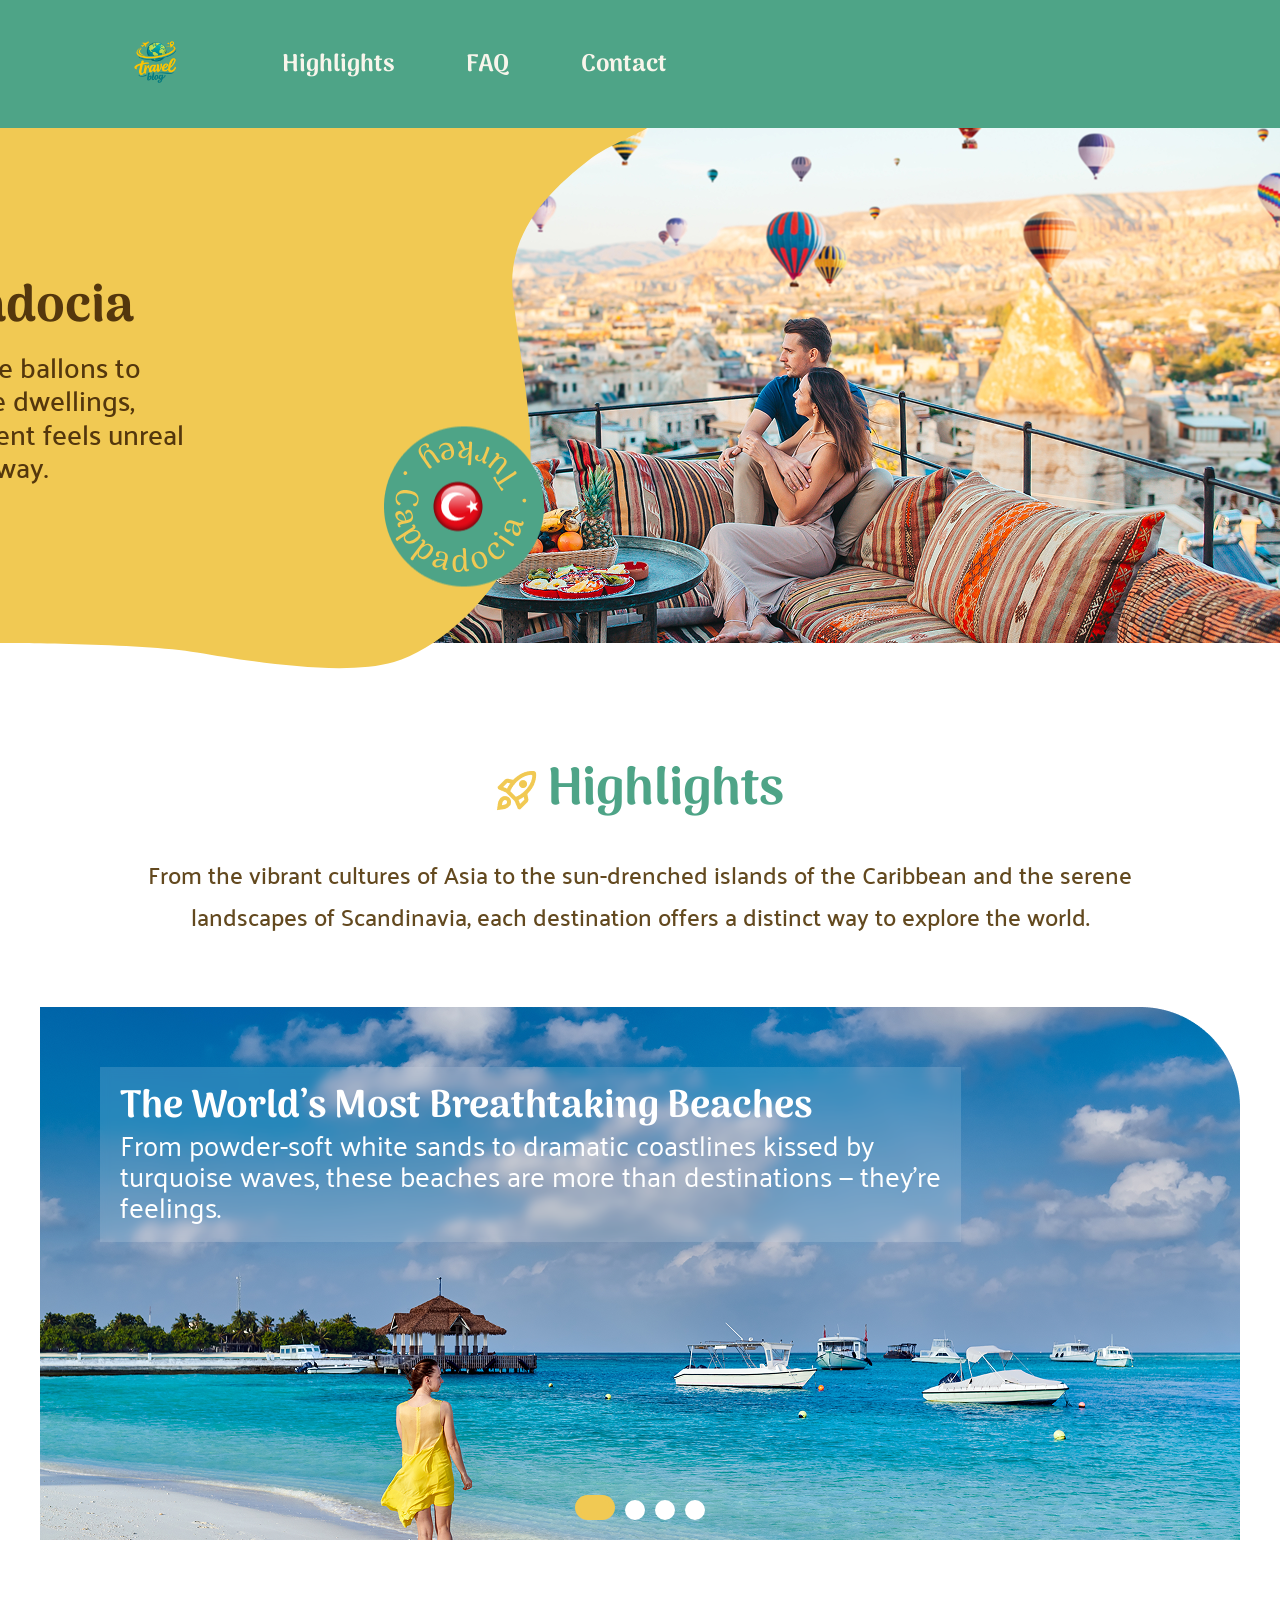
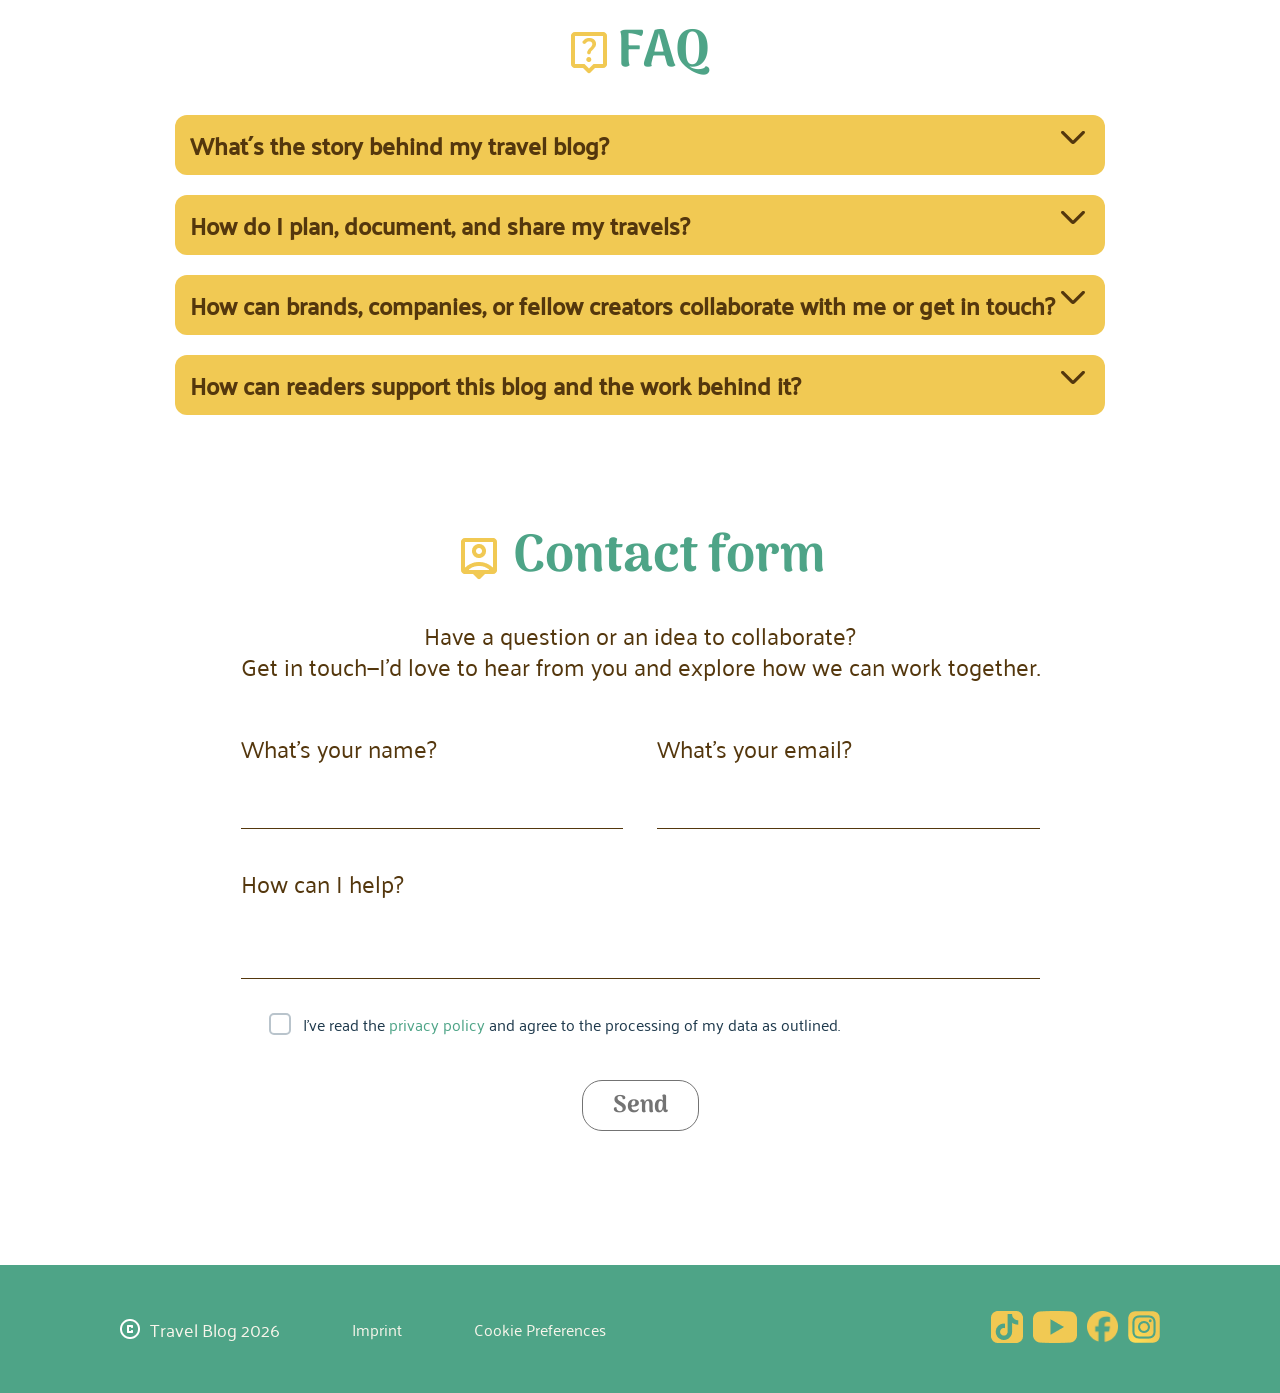
==== commit de0432b1: "added 19 10" ====
--- a/index.html
+++ b/index.html
@@ -16,6 +16,33 @@
 
 
 <body>
+
+
+    <!-- <header class="header-class">
+            <section class="header-content">
+                <img src="./assets/icons/travel_blog_icon.png" alt="logo travel-blog">
+                <nav class="navi-bar">
+                    <ul class="navi-bar-navi-points">
+                        <li>
+                            <a href="./index.html#highlights-area-jumper" class="highlight">Highlights
+                                <img src="./assets/img/Hover/line1.svg" alt="" class="image-header">
+                            </a>
+                        </li>
+                        <li>
+                            <a href="./index.html#faq-area-jumper" class="highlight">FAQ
+                                <img src="./assets/img/Hover/line2.svg" alt="" class="image-header">
+                            </a>
+                        </li>
+                        <li>
+                            <a href="./index.html#contact-one" class="highlight">Contact
+                                <img src="./assets/img/Hover/line3.svg" alt="" class="image-header">
+                            </a>
+                        </li>
+                    </ul>
+                </nav>
+            </section>
+        </header> -->
+
 
     <header>
         <img src="./assets/icons/travel_blog_icon.png" alt="logo travel-blog">
@@ -101,7 +128,7 @@
                         </a>
                     </div>
                     <div class="slider-a-element element-two">
-                        <a href="Copenhagen.html">
+                        <a href="index.html">
                             <img src="./assets/img/copenhagen_photo.png" alt="copenhagen-photo">
                             <div class="slider-text">
                                 <h2>
@@ -133,7 +160,7 @@
 
                     </div>
                     <div class="slider-a-element element-four">
-                        <a href="MountainFuji.html">
+                        <a href="index.html">
                             <img src="./assets/img/mountain_fuji_photo.png" alt="mountain-fuji-photo">
                             <div class="slider-text">
                                 <h2>
@@ -265,7 +292,7 @@
         </section>
     </main>
 
-    <footer>
+    <!-- <footer>
 
         <div class="additionals">
 
@@ -324,7 +351,77 @@
             </ul>
         </nav>
 
-    </footer>
+    </footer> -->
+
+
+
+
+
+
+
+
+
+
+
+
+    <footer class="footer-class">
+            <section class="footer-content">
+                <section class="additionals">
+                    <!-- <img src="./assets/icons/copyright_icon.png" alt="copyright-icon"> -->
+                    <nav class="additionals-navi-bar">
+                        <ul class="additionals-navi-bar-class-list">
+                            <li class="copyright">
+                                <img src="./assets/icons/copyright_icon.png" alt="copyright-icon">
+                                <a class="words-travel-blog-2026" href="">Travel Blog 2026</a>
+                            </li>
+                            <li class="imprint">
+                                <a class="words-cookies-imprint" href="impressum.html">Imprint</a>
+                            </li>
+                            <li class="cookie">
+                                <a class="words-cookies-imprint" href="">Cookie Preferences</a>
+                            </li>
+                        </ul>
+                    </nav>
+                </section>
+                <section class="social-media">
+                    <nav class="social-media-navi-bar">
+                        <ul>
+                            <li>
+                                <a href="https://www.tiktok.com/de-DE/" target="_blank">
+                                    <img src="./assets/icons/tiktok_icon.png" alt="tiktok-icon">
+                                </a>
+                            </li>
+                            <li>
+                                <a href="https://www.youtube.com" target="_blank">
+                                    <img src="./assets/icons/youtube_icon.png" alt="youtube-icon">
+                                </a>
+                            </li>
+                            <li>
+                                <a href="https://www.facebook.com" target="_blank">
+                                    <img src="./assets/icons/facebook_icon.png" alt="facebook-icon">
+                                </a>
+                            </li>
+                            <li>
+                                <a href="https://www.instagram.com" target="_blank">
+                                    <img src="./assets/icons/instagram_icon.png" alt="instagram-icon">
+                                </a>
+                            </li>
+                        </ul>
+                    </nav>
+                </section>
+                <!-- <p>hallo</p> -->
+            </section>
+        </footer>
+
+
+
+
+
+
+
+
+
+
 
     <section class="place-for-mobile">
         <section class="place-for-mobile-menu"></section>
--- a/style.css
+++ b/style.css
@@ -1,9 +1,10 @@
 /* HERE STARTS THE PART OF THE HEADER */
-
 
 .background {
   max-width: 1440px;
 }
+
+  
 
 header {
   width: 100%;
@@ -13,7 +14,7 @@
   justify-content: flex-start;
   align-items: center;
   gap: 50px;
-  padding: 0px 235px;
+  padding-left: 120px;
 }
 
 header > img {
@@ -53,7 +54,7 @@
 
 /* HERE STARTS THE PART OF THE FOOTER */
 
-.copyright {
+/* .copyright {
   display: flex;
   gap: 20px;
 }
@@ -71,7 +72,7 @@
   display: flex;
   align-items: center;
   justify-content: space-between;
-  padding: 0px 235px;
+  padding: 0px 120px;
 
   font-family: "Palanquin", serif;
   font-size: clamp(16px, 0.2vw, 26px);
@@ -81,7 +82,7 @@
 
 .additionals {
   display: flex;
-  /* gap: 4px; */
+  
 }
 
 .footer-additionals-navi-bar {
@@ -119,7 +120,291 @@
 
 .social-media-navi-bar ul {
   list-style-type: none;
-}
+} */
+
+
+
+
+
+
+
+
+
+/* .container-slider {
+  max-width: 1440px;
+  padding-left: 120px;
+  padding-right: 120px;
+}
+
+.faq-area {
+  max-width: 1440px;
+  padding-left: 120px;
+  padding-right: 120px;
+} */
+
+
+
+/* HERE STARTS THE FOOTER AREA OF PAGE TWO */
+
+.footer-class {
+  display: flex;
+  justify-content: center;
+  align-items: center;
+  background-color: #4EA487;
+  width: 100%;
+}
+
+.footer-content {
+  display: flex;
+  align-items: center;
+  justify-content: space-between;
+  width: 1440px;
+  padding: 0px 120px 0px 120px;
+  height: 128px;
+}
+
+.additionals {
+  display: flex;
+  align-items: center;
+}
+
+.additionals img {
+  width: 20px;
+}
+
+.additionals-navi-bar {
+  display: flex;
+  align-items: center;
+}
+
+.additionals-navi-bar ul {
+  display: flex;
+  align-items: center;
+  list-style-type: none;
+  gap: 72px;
+  padding: 0px;
+}
+
+.additionals-navi-bar li {
+  display: flex;
+  align-items: center;
+  gap: 10px;
+}
+
+.additionals-navi-bar a {
+  text-decoration: none;
+  color: #f8f5eb;
+}
+
+.words-travel-blog-2026 {
+  font-family: 'Palanquin';
+  font-style: normal;
+  font-weight: 400;
+  font-size: 18px;
+}
+
+.words-cookies-imprint {
+  font-family: 'Palanquin';
+  font-style: normal;
+  font-weight: 400;
+  font-size: 16px;
+}
+
+.social-media {
+  display: flex;
+  align-items: center;
+}
+
+.social-media img {
+  height: 32px;
+}
+
+.social-media-navi-bar {
+  display: flex;
+  align-items: center;
+}
+
+.social-media-navi-bar ul {
+  display: flex;
+  align-items: center;
+  list-style-type: none;
+  gap: 10px;
+  padding: 0px;
+}
+
+.social-media-navi-bar li {
+  display: flex;
+  align-items: center;
+}
+
+
+
+
+
+
+
+
+
+
+
+
+
+/* HERE STARTS THE AREA OF THE MEDIA QUARRIES OF THE FOOTER-AREA*/
+
+
+
+@media screen and (min-width: 1165px) and (max-width: 1205px) {
+
+  .footer-content {
+    padding: 0px 100px 0px 100px;
+  }
+
+}
+
+@media screen and (min-width: 1125px) and (max-width: 1164px) {
+
+  .footer-content {
+    padding: 0px 80px 0px 80px;
+  }
+  
+}
+
+@media screen and (min-width: 994px) and (max-width: 1124px) {
+
+  .footer-content {
+    padding: 0px 50px 0px 50px;
+  }
+
+}
+
+@media screen and (min-width: 942px) and (max-width: 993.99px) {
+
+  .footer-content {
+    padding: 0px 35px 0px 35px;
+  }
+
+}
+
+@media screen and (min-width: 800px) and (max-width: 941.99px) {
+
+  .footer-content {
+    padding: 0px 25px 0px 25px;
+  }
+
+}
+
+@media screen and (min-width: 769px) and (max-width: 799.99px) {
+
+  .footer-content {
+    padding: 0px 25px 0px 25px;
+  }
+
+}
+
+
+/* HERE STARTS THE MOBILE-VERSION */
+
+
+@media screen and (min-width: 1px) and (max-width: 768px) {
+
+    .social-media {
+        display: flex;
+        align-items: center;
+        justify-content: center;
+    }
+
+    .social-media-navi-bar {
+        display: flex;
+        align-items: center;
+        justify-content: center;
+    }
+
+    .social-media-navi-bar img {
+        height: 22px;
+    }
+
+    .social-media-navi-bar a {
+        display: flex;
+        align-items: center;
+        justify-content: center;
+        padding-bottom: 5px;
+
+    }
+
+    .text {
+        padding: 0px 15px 0px 15px;
+    }
+
+  .footer-content {
+    padding: 0px 15px 0px 15px;
+  }
+
+  .words-travel-blog-2026 {
+    font-size: 16px;
+  }
+
+  .additionals-navi-bar ul {
+    gap: 0px;
+    align-items: start;
+  }
+
+  .additionals-navi-bar {
+    display: flex;
+    flex-direction: column;
+    align-items: flex-start;
+    justify-content: flex-start;
+  }
+
+  .additionals-navi-bar-class-list {
+    display: flex;
+    flex-direction: column;
+    align-items: flex-start;
+    justify-content: flex-start;
+    gap: 15px;
+    padding: unset;
+    padding-left: 10px;    
+  }
+
+  .copyright {
+    order: 3;
+  }
+
+  .imprint {
+    order: 1;
+  }
+
+  .cookie {
+    order: 2;
+  }
+
+  .social-media img {
+    height: 22px;
+  }
+
+
+/* AREA */
+
+.social-media-navi-bar ul {
+  display: flex;
+  align-items: flex-end;
+  padding-top: 60px;  
+}
+
+}
+
+
+
+
+
+
+
+
+
+
+
+
+
+
 
 /* End: Footer */
 
@@ -162,20 +447,14 @@
   display: flex;
   flex-direction: column;
   align-items: center;
-  /* justify-content: normal; */
+  justify-content: normal;
+  /* max-width: 1440px; */
+}
+
+/* .faq-part {
+  
   max-width: 1440px;
-  width: 100%;
-  padding: 0 clamp(5px, 2vw, 50px);
-  margin: 0 auto;
-}
-
-.faq-part {
-  width: 100%;
-  max-width: 1440px;
-  display: flex;
-  align-items: stretch;
-  flex-direction: column;
-}
+} */
 
 summary {
   font-family: "Palanquin", serif;
@@ -183,31 +462,37 @@
   font-size: clamp(16px, 2vw, 24px);
   font-weight: bold;
   line-height: 1;
+  width: 1440px;
 }
 
 details {
   background-color: #f1c953;
   border-radius: 12px;
+  margin-bottom: 20px;
+  padding-bottom: 15px;
   height: 60px;
-  flex: 1;
-  min-width: 0;
-  margin: 8px 0px;
+  /* max-width: 1440px; */
 }
 
 details[open] {
   background-color: #f1c953;
   border-radius: 12px;
+  margin-bottom: 20px;
+  padding: 0 15px;
   height: 150px;
-  max-width: 1440px;
-  width: 100%;
-  padding-left: 10px;
-  padding-right: 10px;
+}
+
+summary {
+  padding: 18px 0;
+  font-weight: bold;
+  cursor: pointer;
+  padding-left: 15px;
 }
 
 summary {
   position: relative;
 
-  padding: 18px 20px 18px 20px;
+  padding: 18px 50px 18px 15px;
 
   font-weight: bold;
   cursor: pointer;
@@ -261,7 +546,8 @@
   height: 550px;
 
   margin: 0 auto;
-  overflow: hidden
+
+  overflow: hidden;
 }
 
 .yellow-start {
@@ -344,33 +630,32 @@
 
 .circle-one {
   position: absolute;
-  bottom: 50px;
-  left: 50px;
+  bottom: 20%;
+  left: 30%;
   z-index: 4;
 }
 
 .circle-two {
   position: absolute;
-  bottom: 80%;
-  left: 80%;
+  bottom: 30%;
+  left: 33.8%;
   z-index: 4;
 }
 
 .animation {
   position: absolute;
-  bottom: 50%;
-  left: 50%;
+  bottom: 22.5%;
+  left: 30.8%;
 
   animation: rotateText 8s ease-in-out infinite;
   z-index: 5;
 }
 
 .circle-group {
-  position: relative;
-  width: 128px;
-  height: 128px;
+  position: absolute;
+  width: 100%;
+  height: 100%;
   opacity: 0;
-  left: 28%;
 
   z-index: 4;
 
@@ -509,105 +794,114 @@
   resize: none;
 }
 
-:root {
-  --green: rgba(78, 164, 135, 1);
-  --green-dark: #2f8f62;
-  --check: #f1c953;
-  --text: #1f3a4d;
-  --border: #b9c4cc;
-}
-
-.card {
-  background: #fff;
-  padding: 24px 28px;
-}
-
-.checkbox {
-  display: flex;
-  align-items: center;
-  gap: 12px;
-  cursor: pointer;
-  color: var(--text);
-  font-size: 16px;
-  user-select: none;
-}
-
-.checkbox input {
-  position: absolute;
-  opacity: 0;
-  width: 0;
-  height: 0;
-}
-
-.box {
-  position: relative;
-  flex: 0 0 22px;
-  width: 22px;
-  height: 22px;
-  border: 2px solid var(--border);
-  border-radius: 5px;
-  background: #fff;
-  transition:
-    background 0.15s,
-    border-color 0.15s;
-}
-
-.box::after {
-  content: "";
-  position: absolute;
-  left: 6px;
-  top: 2px;
-  width: 5px;
-  height: 10px;
-  border: solid var(--check);
-  border-width: 0 2.5px 2.5px 0;
-  transform: rotate(45deg) scale(0);
-  transition: transform 0.15s;
-}
-
-.checkbox input:checked + .box {
-  background: var(--green);
-  border-color: var(--green);
-}
-
-.checkbox input:checked + .box::after {
-  transform: rotate(45deg) scale(1);
-}
-
-.checkbox:hover .box {
-  border-color: var(--green);
-}
-
-.checkbox input:focus-visible + .box {
-  outline: 3px solid rgba(63, 174, 122, 0.4);
-  outline-offset: 2px;
-}
-
-button {
-  margin-top: 20px;
-  padding: 10px 28px;
-  border: none;
-  border-radius: 8px;
-  background: var(--green);
-  color: #fff;
-  font-size: 16px;
-  font-weight: 600;
-  cursor: pointer;
-  transition: background 0.15s;
-}
-
-button:hover {
-  background: var(--green-dark);
-}
-
-.card:not(:has(#agree:checked)) button {
-  cursor: not-allowed;
-  pointer-events: none;
-}
+  :root {
+      --green: rgba(78, 164, 135, 1);
+      --green-dark: #2f8f62;
+      --check: #f1c953; 
+      --text: #1f3a4d;
+      --border: #b9c4cc;
+    }
+
+    .card {
+      background: #fff;
+      padding: 24px 28px;
+     
+    }
+
+  
+    .checkbox {
+      display: flex;
+      align-items: center;
+      gap: 12px;
+      cursor: pointer;
+      color: var(--text);
+      font-size: 16px;
+      user-select: none;
+    }
+
+
+    .checkbox input {
+      position: absolute;
+      opacity: 0;
+      width: 0;
+      height: 0;
+    }
+
+  
+    .box {
+      position: relative;
+      flex: 0 0 22px;
+      width: 22px;
+      height: 22px;
+      border: 2px solid var(--border);
+      border-radius: 5px;
+      background: #fff;
+      transition: background .15s, border-color .15s;
+    }
+
+   
+    .box::after {
+      content: "";
+      position: absolute;
+      left: 6px;
+      top: 2px;
+      width: 5px;
+      height: 10px;
+      border: solid var(--check);
+      border-width: 0 2.5px 2.5px 0;
+      transform: rotate(45deg) scale(0);
+      transition: transform .15s;
+    }
+
+    .checkbox input:checked + .box {
+      background: var(--green);
+      border-color: var(--green);
+    }
+
+    .checkbox input:checked + .box::after {
+      transform: rotate(45deg) scale(1);
+    }
+
+    .checkbox:hover .box {
+      border-color: var(--green);
+    }
+
+    
+    .checkbox input:focus-visible + .box {
+      outline: 3px solid rgba(63, 174, 122, .4);
+      outline-offset: 2px;
+    }
+
+    button {
+      margin-top: 20px;
+      padding: 10px 28px;
+      border: none;
+      border-radius: 8px;
+      background: var(--green);
+      color: #fff;
+      font-size: 16px;
+      font-weight: 600;
+      cursor: pointer;
+      transition: background .15s;
+    }
+
+    button:hover {
+      background: var(--green-dark);
+    }
+
+  
+    .card:not(:has(#agree:checked)) button {
+      cursor: not-allowed;
+      pointer-events: none;
+    }
+
+
+
 
 .privacy a {
   color: rgba(78, 164, 135, 1);
   text-decoration: none;
+ 
 }
 
 button {
@@ -869,43 +1163,31 @@
 }
 
 @media screen and (max-width: 1339px) {
-  summary {
+   summary {
     width: unset;
   }
 
-  .yellow-start {
-    animation: unset;
-  }
   .contact {
     width: unset;
   }
 
-  .landing-text {
-    left: 20vw;
-  }
-    .background {
-    display: none;
-  }
-    .circle-group {
-    display: none;
-    animation: unset;
-  }
-
-   .landing-text {
-    animation: unset;
-  }
-  
-  .yellow-image {
-    display: none;
-  }
-}
+.landing-text {
+  left: 20vw;
+}
+
+
+
+
+}
+
+
 
 @media screen and (max-width: 1080px) {
-  .slider-text p br {
-    display: none;
-  }
-
-  .yellow-start {
+ .slider-text p br {
+        display: none;
+    }
+
+   .yellow-start {
     animation: unset;
   }
 
@@ -925,6 +1207,8 @@
   .landing-text {
     animation: unset;
   }
+
+
 
   details[open] {
     height: 180px;
@@ -1049,6 +1333,8 @@
   }
 }
 
+
+
 @media screen and (max-width: 600px) {
   details[open] {
     height: 220px;
@@ -1073,17 +1359,18 @@
     height: 25px;
   }
 
-  .slider-a-element img {
+    .slider-a-element img {
     width: 650px;
     height: 300px;
   }
 }
 
 @media screen and (max-width: 420px) {
-  details[open] {
+
+   details[open] {
     height: 300px;
   }
-  /*
+   /*
        Animation
         */
 
@@ -1224,7 +1511,7 @@
 
     font-family: "Palanquin", serif;
 
-    font-size: 16px;
+    font-size: 11px;
 
     line-height: 1.2;
 
@@ -1257,12 +1544,10 @@
 
   .circle-group {
     display: flex;
-    position: relative;
+    position: absolute;
     opacity: 0;
-    top: 220px;
+    top: 35%;
     left: 6%;
-    width: 128px;
-    height: 128px;
 
     z-index: 4;
 
@@ -1271,54 +1556,53 @@
 
   .circle-one {
     position: absolute;
-    bottom: 50px;
-    left: 50px;
+    bottom: 70%;
+    left: 10%;
     z-index: 4;
     scale: 0.8;
   }
 
   .circle-two {
     position: absolute;
-    bottom: 80%;
-    left: 80%;
+    bottom: 79%;
+    left: 25%;
     z-index: 4;
   }
 
   .animation {
     position: absolute;
-    bottom: 50%;
-    left: 50%;
+    bottom: 72%;
+    left: 13%;
     scale: 0.8;
 
     animation: rotateText 8s ease-in-out infinite;
     z-index: 5;
   }
 
-  @keyframes circlesFromBottom-two {
-    from {
-      transform: translateY(0);
-      opacity: 0;
-    }
-
-    to {
-      transform: translateY(0%);
-      opacity: 1;
-    }
-  }
+@keyframes circlesFromBottom-two {
+  from {
+    transform: translateY(0);
+    opacity: 0;
+  }
+
+  to {
+    transform: translateY(0%);
+    opacity: 1;
+  }
+}
 
   details {
     height: 80px;
   }
-}
+
+
+}
+
 
 @media screen and (max-width: 380px) {
-summary {
-  
-  padding: 18px 20px 18px 30px;
-}
 
   footer {
-    font-size: 16px;
+    font-size: 12px;
   }
 
   details[open] {
@@ -1344,8 +1628,9 @@
     height: 20px;
   }
 
-  .slider-a-element img {
+    .slider-a-element img {
     width: 550px;
     height: 300px;
   }
-}
+
+}
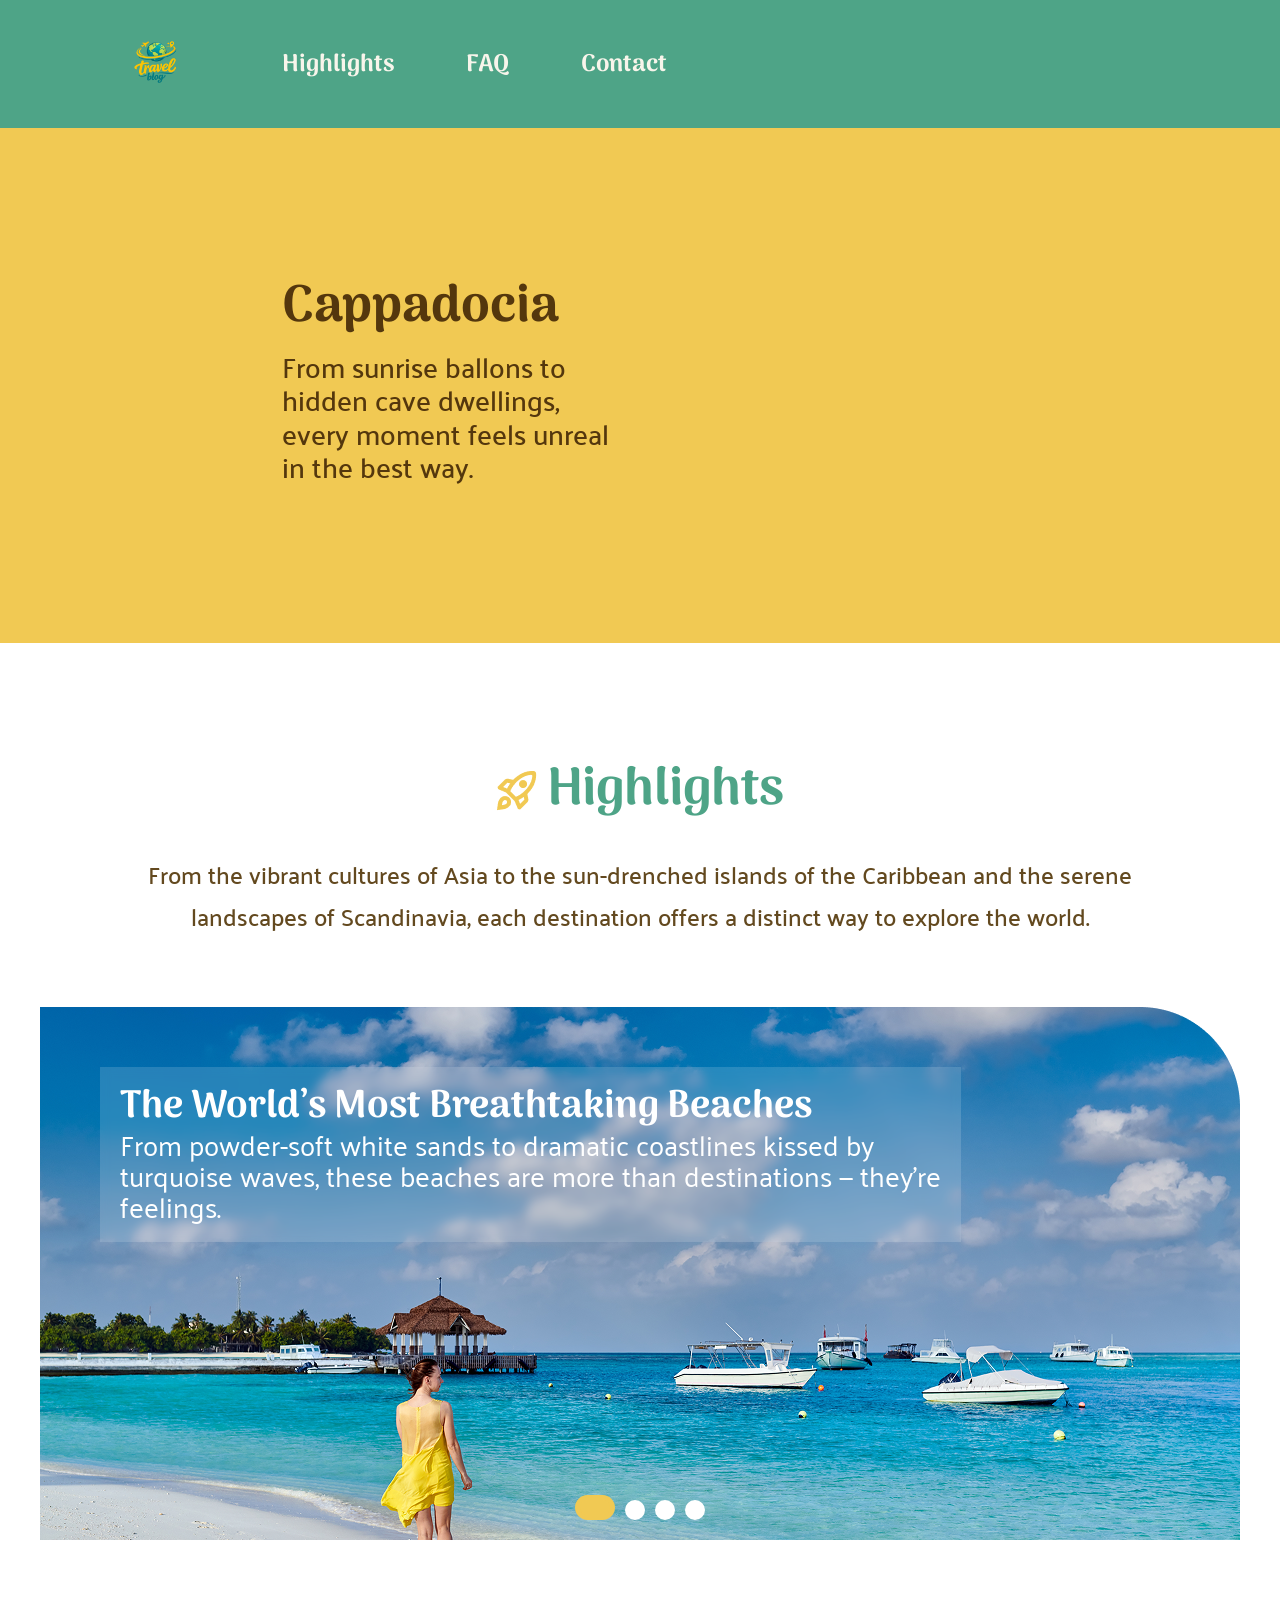
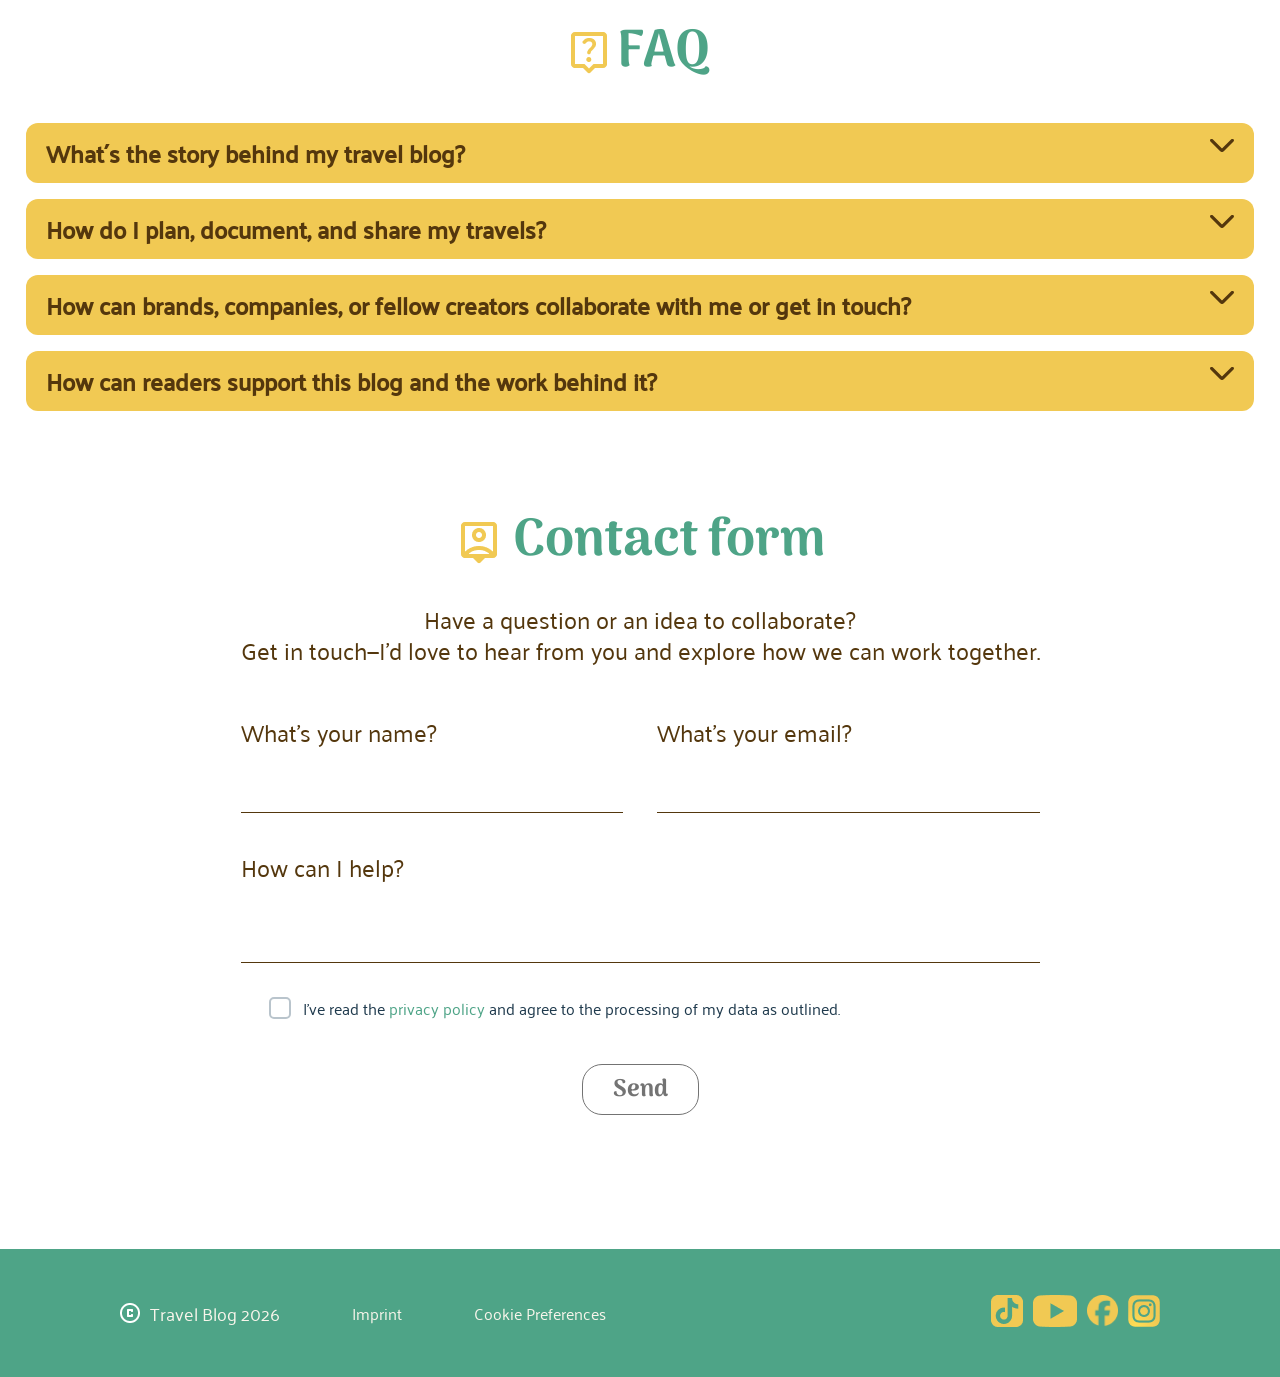
==== commit 329a2e00: "Merge branch 'main' of github.com:Robi8778/Reise_Blog_Website" ====
--- a/index.html
+++ b/index.html
@@ -128,7 +128,7 @@
                         </a>
                     </div>
                     <div class="slider-a-element element-two">
-                        <a href="index.html">
+                        <a href="Copenhagen.html">
                             <img src="./assets/img/copenhagen_photo.png" alt="copenhagen-photo">
                             <div class="slider-text">
                                 <h2>
@@ -160,7 +160,7 @@
 
                     </div>
                     <div class="slider-a-element element-four">
-                        <a href="index.html">
+                        <a href="MountainFuji.html">
                             <img src="./assets/img/mountain_fuji_photo.png" alt="mountain-fuji-photo">
                             <div class="slider-text">
                                 <h2>
--- a/style.css
+++ b/style.css
@@ -1,10 +1,9 @@
 /* HERE STARTS THE PART OF THE HEADER */
+
 
 .background {
   max-width: 1440px;
 }
-
-  
 
 header {
   width: 100%;
@@ -447,14 +446,20 @@
   display: flex;
   flex-direction: column;
   align-items: center;
-  justify-content: normal;
-  /* max-width: 1440px; */
-}
-
-/* .faq-part {
-  
+  /* justify-content: normal; */
   max-width: 1440px;
-} */
+  width: 100%;
+  padding: 0 clamp(5px, 2vw, 50px);
+  margin: 0 auto;
+}
+
+.faq-part {
+  width: 100%;
+  max-width: 1440px;
+  display: flex;
+  align-items: stretch;
+  flex-direction: column;
+}
 
 summary {
   font-family: "Palanquin", serif;
@@ -462,37 +467,31 @@
   font-size: clamp(16px, 2vw, 24px);
   font-weight: bold;
   line-height: 1;
-  width: 1440px;
 }
 
 details {
   background-color: #f1c953;
   border-radius: 12px;
-  margin-bottom: 20px;
-  padding-bottom: 15px;
   height: 60px;
-  /* max-width: 1440px; */
+  flex: 1;
+  min-width: 0;
+  margin: 8px 0px;
 }
 
 details[open] {
   background-color: #f1c953;
   border-radius: 12px;
-  margin-bottom: 20px;
-  padding: 0 15px;
   height: 150px;
-}
-
-summary {
-  padding: 18px 0;
-  font-weight: bold;
-  cursor: pointer;
-  padding-left: 15px;
+  max-width: 1440px;
+  width: 100%;
+  padding-left: 10px;
+  padding-right: 10px;
 }
 
 summary {
   position: relative;
 
-  padding: 18px 50px 18px 15px;
+  padding: 18px 20px 18px 20px;
 
   font-weight: bold;
   cursor: pointer;
@@ -546,8 +545,7 @@
   height: 550px;
 
   margin: 0 auto;
-
-  overflow: hidden;
+  overflow: hidden
 }
 
 .yellow-start {
@@ -630,32 +628,33 @@
 
 .circle-one {
   position: absolute;
-  bottom: 20%;
-  left: 30%;
+  bottom: 50px;
+  left: 50px;
   z-index: 4;
 }
 
 .circle-two {
   position: absolute;
-  bottom: 30%;
-  left: 33.8%;
+  bottom: 80%;
+  left: 80%;
   z-index: 4;
 }
 
 .animation {
   position: absolute;
-  bottom: 22.5%;
-  left: 30.8%;
+  bottom: 50%;
+  left: 50%;
 
   animation: rotateText 8s ease-in-out infinite;
   z-index: 5;
 }
 
 .circle-group {
-  position: absolute;
-  width: 100%;
-  height: 100%;
+  position: relative;
+  width: 128px;
+  height: 128px;
   opacity: 0;
+  left: 28%;
 
   z-index: 4;
 
@@ -794,114 +793,105 @@
   resize: none;
 }
 
-  :root {
-      --green: rgba(78, 164, 135, 1);
-      --green-dark: #2f8f62;
-      --check: #f1c953; 
-      --text: #1f3a4d;
-      --border: #b9c4cc;
-    }
-
-    .card {
-      background: #fff;
-      padding: 24px 28px;
-     
-    }
-
-  
-    .checkbox {
-      display: flex;
-      align-items: center;
-      gap: 12px;
-      cursor: pointer;
-      color: var(--text);
-      font-size: 16px;
-      user-select: none;
-    }
-
-
-    .checkbox input {
-      position: absolute;
-      opacity: 0;
-      width: 0;
-      height: 0;
-    }
-
-  
-    .box {
-      position: relative;
-      flex: 0 0 22px;
-      width: 22px;
-      height: 22px;
-      border: 2px solid var(--border);
-      border-radius: 5px;
-      background: #fff;
-      transition: background .15s, border-color .15s;
-    }
-
-   
-    .box::after {
-      content: "";
-      position: absolute;
-      left: 6px;
-      top: 2px;
-      width: 5px;
-      height: 10px;
-      border: solid var(--check);
-      border-width: 0 2.5px 2.5px 0;
-      transform: rotate(45deg) scale(0);
-      transition: transform .15s;
-    }
-
-    .checkbox input:checked + .box {
-      background: var(--green);
-      border-color: var(--green);
-    }
-
-    .checkbox input:checked + .box::after {
-      transform: rotate(45deg) scale(1);
-    }
-
-    .checkbox:hover .box {
-      border-color: var(--green);
-    }
-
-    
-    .checkbox input:focus-visible + .box {
-      outline: 3px solid rgba(63, 174, 122, .4);
-      outline-offset: 2px;
-    }
-
-    button {
-      margin-top: 20px;
-      padding: 10px 28px;
-      border: none;
-      border-radius: 8px;
-      background: var(--green);
-      color: #fff;
-      font-size: 16px;
-      font-weight: 600;
-      cursor: pointer;
-      transition: background .15s;
-    }
-
-    button:hover {
-      background: var(--green-dark);
-    }
-
-  
-    .card:not(:has(#agree:checked)) button {
-      cursor: not-allowed;
-      pointer-events: none;
-    }
-
-
-
+:root {
+  --green: rgba(78, 164, 135, 1);
+  --green-dark: #2f8f62;
+  --check: #f1c953;
+  --text: #1f3a4d;
+  --border: #b9c4cc;
+}
+
+.card {
+  background: #fff;
+  padding: 24px 28px;
+}
+
+.checkbox {
+  display: flex;
+  align-items: center;
+  gap: 12px;
+  cursor: pointer;
+  color: var(--text);
+  font-size: 16px;
+  user-select: none;
+}
+
+.checkbox input {
+  position: absolute;
+  opacity: 0;
+  width: 0;
+  height: 0;
+}
+
+.box {
+  position: relative;
+  flex: 0 0 22px;
+  width: 22px;
+  height: 22px;
+  border: 2px solid var(--border);
+  border-radius: 5px;
+  background: #fff;
+  transition:
+    background 0.15s,
+    border-color 0.15s;
+}
+
+.box::after {
+  content: "";
+  position: absolute;
+  left: 6px;
+  top: 2px;
+  width: 5px;
+  height: 10px;
+  border: solid var(--check);
+  border-width: 0 2.5px 2.5px 0;
+  transform: rotate(45deg) scale(0);
+  transition: transform 0.15s;
+}
+
+.checkbox input:checked + .box {
+  background: var(--green);
+  border-color: var(--green);
+}
+
+.checkbox input:checked + .box::after {
+  transform: rotate(45deg) scale(1);
+}
+
+.checkbox:hover .box {
+  border-color: var(--green);
+}
+
+.checkbox input:focus-visible + .box {
+  outline: 3px solid rgba(63, 174, 122, 0.4);
+  outline-offset: 2px;
+}
+
+button {
+  margin-top: 20px;
+  padding: 10px 28px;
+  border: none;
+  border-radius: 8px;
+  background: var(--green);
+  color: #fff;
+  font-size: 16px;
+  font-weight: 600;
+  cursor: pointer;
+  transition: background 0.15s;
+}
+
+button:hover {
+  background: var(--green-dark);
+}
+
+.card:not(:has(#agree:checked)) button {
+  cursor: not-allowed;
+  pointer-events: none;
+}
 
 .privacy a {
   color: rgba(78, 164, 135, 1);
   text-decoration: none;
- 
 }
 
 button {
@@ -1163,31 +1153,43 @@
 }
 
 @media screen and (max-width: 1339px) {
-   summary {
+  summary {
     width: unset;
   }
 
+  .yellow-start {
+    animation: unset;
+  }
   .contact {
     width: unset;
   }
 
-.landing-text {
-  left: 20vw;
-}
-
-
-
-
-}
-
-
+  .landing-text {
+    left: 20vw;
+  }
+    .background {
+    display: none;
+  }
+    .circle-group {
+    display: none;
+    animation: unset;
+  }
+
+   .landing-text {
+    animation: unset;
+  }
+  
+  .yellow-image {
+    display: none;
+  }
+}
 
 @media screen and (max-width: 1080px) {
- .slider-text p br {
-        display: none;
-    }
-
-   .yellow-start {
+  .slider-text p br {
+    display: none;
+  }
+
+  .yellow-start {
     animation: unset;
   }
 
@@ -1207,8 +1209,6 @@
   .landing-text {
     animation: unset;
   }
-
-
 
   details[open] {
     height: 180px;
@@ -1333,8 +1333,6 @@
   }
 }
 
-
-
 @media screen and (max-width: 600px) {
   details[open] {
     height: 220px;
@@ -1359,18 +1357,17 @@
     height: 25px;
   }
 
-    .slider-a-element img {
+  .slider-a-element img {
     width: 650px;
     height: 300px;
   }
 }
 
 @media screen and (max-width: 420px) {
-
-   details[open] {
+  details[open] {
     height: 300px;
   }
-   /*
+  /*
        Animation
         */
 
@@ -1511,7 +1508,7 @@
 
     font-family: "Palanquin", serif;
 
-    font-size: 11px;
+    font-size: 16px;
 
     line-height: 1.2;
 
@@ -1544,10 +1541,12 @@
 
   .circle-group {
     display: flex;
-    position: absolute;
+    position: relative;
     opacity: 0;
-    top: 35%;
+    top: 220px;
     left: 6%;
+    width: 128px;
+    height: 128px;
 
     z-index: 4;
 
@@ -1556,53 +1555,54 @@
 
   .circle-one {
     position: absolute;
-    bottom: 70%;
-    left: 10%;
+    bottom: 50px;
+    left: 50px;
     z-index: 4;
     scale: 0.8;
   }
 
   .circle-two {
     position: absolute;
-    bottom: 79%;
-    left: 25%;
+    bottom: 80%;
+    left: 80%;
     z-index: 4;
   }
 
   .animation {
     position: absolute;
-    bottom: 72%;
-    left: 13%;
+    bottom: 50%;
+    left: 50%;
     scale: 0.8;
 
     animation: rotateText 8s ease-in-out infinite;
     z-index: 5;
   }
 
-@keyframes circlesFromBottom-two {
-  from {
-    transform: translateY(0);
-    opacity: 0;
-  }
-
-  to {
-    transform: translateY(0%);
-    opacity: 1;
-  }
-}
+  @keyframes circlesFromBottom-two {
+    from {
+      transform: translateY(0);
+      opacity: 0;
+    }
+
+    to {
+      transform: translateY(0%);
+      opacity: 1;
+    }
+  }
 
   details {
     height: 80px;
   }
-
-
-}
-
+}
 
 @media screen and (max-width: 380px) {
+summary {
+  
+  padding: 18px 20px 18px 30px;
+}
 
   footer {
-    font-size: 12px;
+    font-size: 16px;
   }
 
   details[open] {
@@ -1628,9 +1628,8 @@
     height: 20px;
   }
 
-    .slider-a-element img {
+  .slider-a-element img {
     width: 550px;
     height: 300px;
   }
-
-}+}
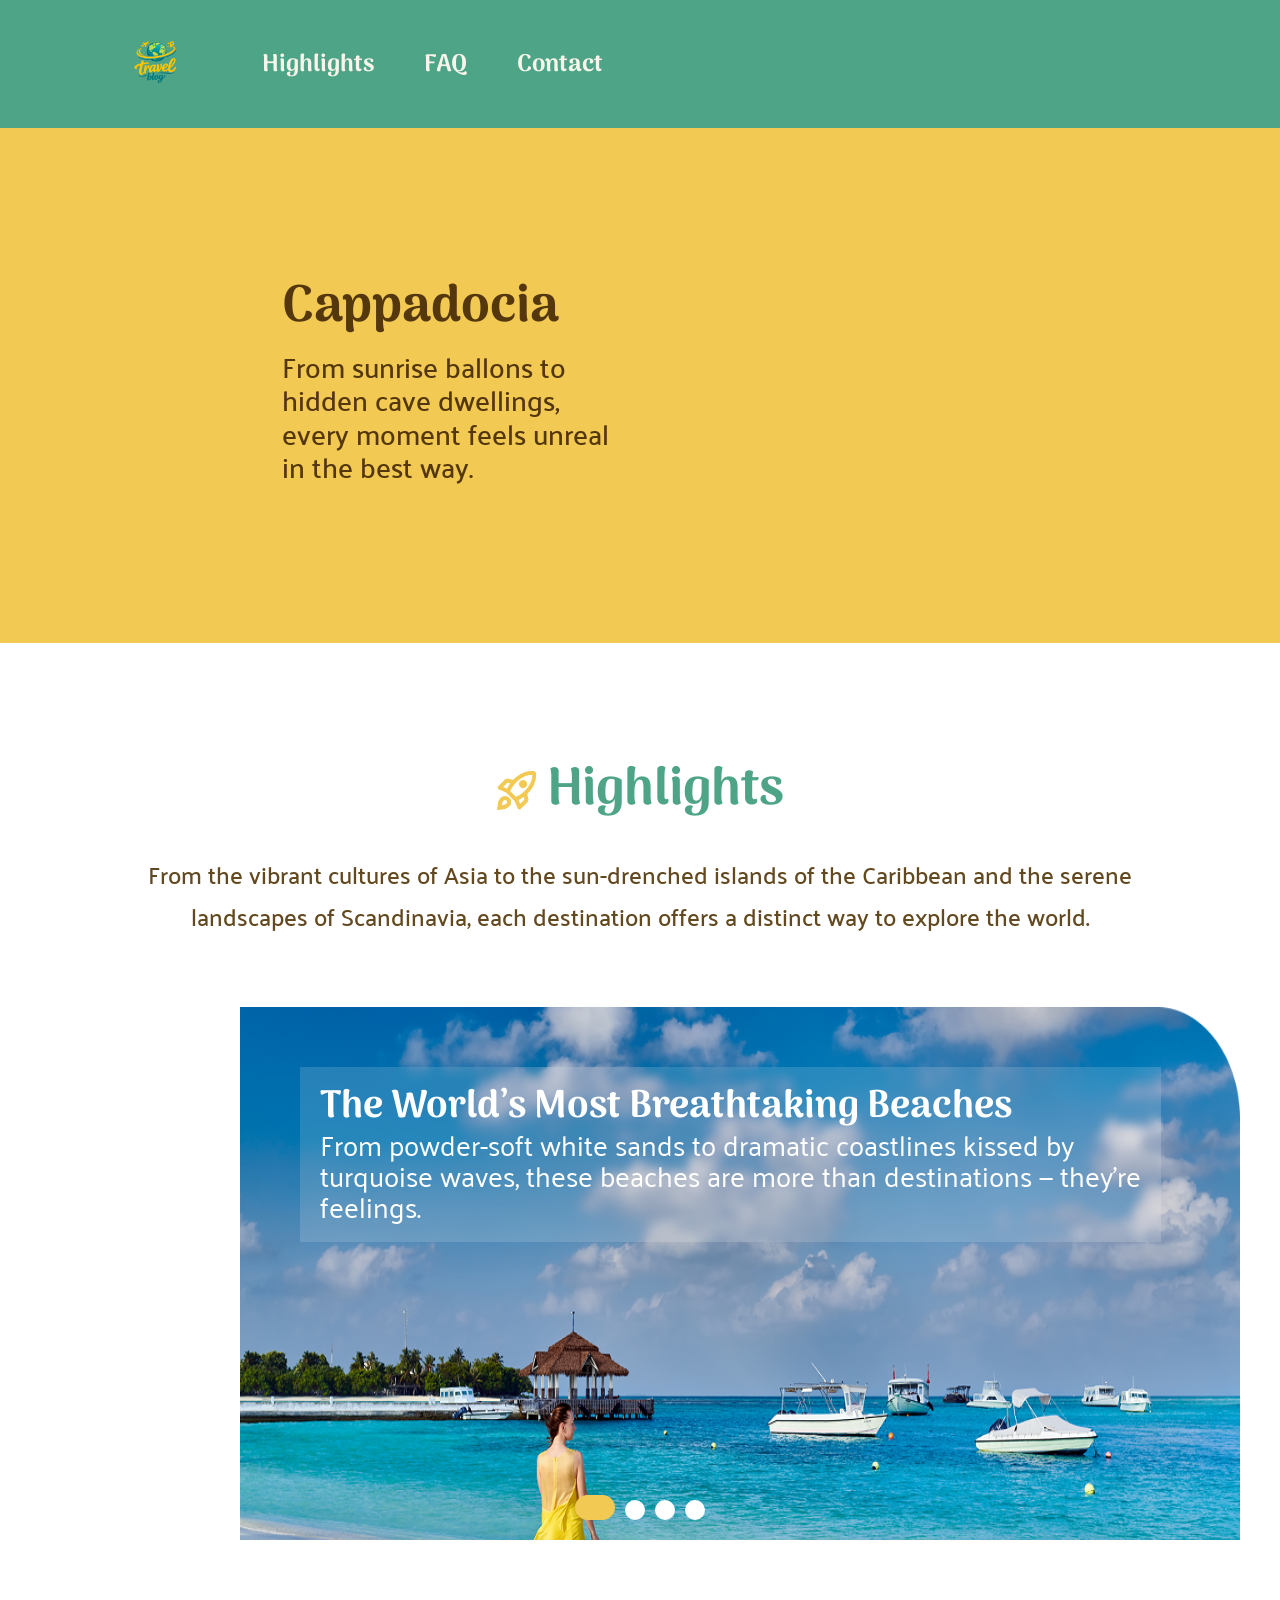
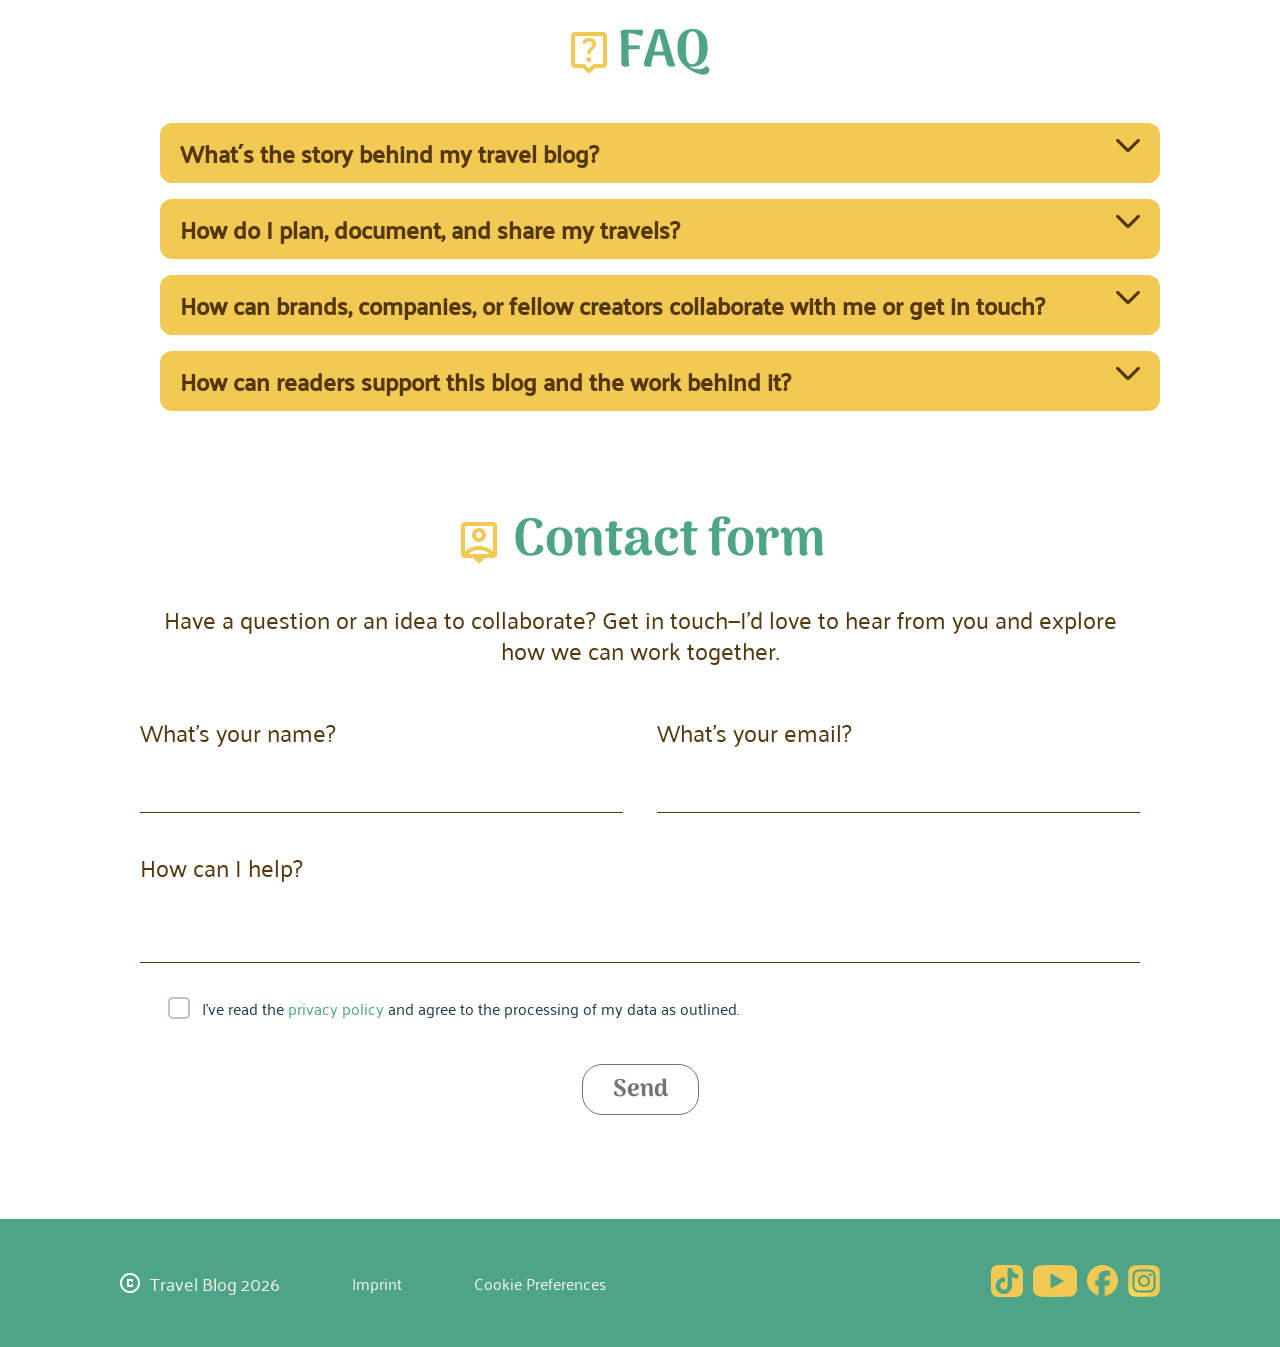
==== commit 25ec24b6: "added 23 10" ====
--- a/index.html
+++ b/index.html
@@ -17,441 +17,447 @@
 
 <body>
 
-
-    <!-- <header class="header-class">
-            <section class="header-content">
-                <img src="./assets/icons/travel_blog_icon.png" alt="logo travel-blog">
-                <nav class="navi-bar">
-                    <ul class="navi-bar-navi-points">
-                        <li>
-                            <a href="./index.html#highlights-area-jumper" class="highlight">Highlights
-                                <img src="./assets/img/Hover/line1.svg" alt="" class="image-header">
-                            </a>
-                        </li>
-                        <li>
-                            <a href="./index.html#faq-area-jumper" class="highlight">FAQ
-                                <img src="./assets/img/Hover/line2.svg" alt="" class="image-header">
-                            </a>
-                        </li>
-                        <li>
-                            <a href="./index.html#contact-one" class="highlight">Contact
-                                <img src="./assets/img/Hover/line3.svg" alt="" class="image-header">
-                            </a>
-                        </li>
-                    </ul>
-                </nav>
-            </section>
-        </header> -->
-
-
-    <header>
-        <img src="./assets/icons/travel_blog_icon.png" alt="logo travel-blog">
-        <nav class="navi-bar">
-            <ul class="navi-bar-navi-points">
-                <li>
-                    <a href="#highlights-area-jumper" class="highlight">Highlights</a>
-                    <img src="./assets/img/Hover/line1.svg" alt="line1" class="image-header">
-                </li>
-                <li>
-                    <a href="#faq-area-jumper" class="highlight">FAQ</a>
-                    <img src="./assets/img/Hover/line2.svg" alt="line1" class="image-header">
-                </li>
-                <li>
-                    <a href="#contact-one" class="highlight">Contact</a>
-                    <img src="./assets/img/Hover/line3.svg" alt="line1" class="image-header">
-                </li>
-            </ul>
-        </nav>
-    </header>
-
-
-    <main>
-        <section class="landing-section">
-            <section class="landing-section-area">
-
-                <div class="yellow-start"></div>
-
-                <img class="background" src="./assets/img/bg-image.png" alt="">
-                <img class="yellow-image" src=" ./assets/img/yellow.svg" alt="">
-                <img class="yellow-image-mobile" src=" ./assets/img/yellowMobileBig.png" alt="">
-
-                <div class="landing-text">
-
-                    <h1>Cappadocia</h1>
-                    <p>From sunrise ballons to<br>hidden cave dwellings,<br>every moment feels unreal<br>in the best
-                        way.</p>
-                </div>
-
-                <div class="circle-group">
-                    <img class="animation" src="./assets/icons/circle/text.svg" alt="">
-                    <img class="circle-one" src="./assets/icons/circle/Ellipse.png" alt="">
-                    <img class="circle-two" src="./assets/icons/circle/Turkey.png" alt="">
-                </div>
-
-
-
-            </section>
-        </section>
-
-        <section class="container-slider">
-
-            <section id="highlights-area-jumper" class="highlights">
-                <div class="highlights-headline">
-                    <img src="./assets/icons/rocket_launch_icon.png" alt="rocket-launch-icon">
-                    <h2>Highlights</h2>
-                </div>
-                <p class="culture-text">From the vibrant cultures of Asia to the sun-drenched islands of the Caribbean
-                    and the serene<br>
-                    landscapes of Scandinavia, each destination offers a distinct way to explore the world.</p>
-            </section>
-
-            <section class="slider-a">
-
-                <input type="radio" name="slider" value="one" checked>
-                <input type="radio" name="slider" value="two">
-                <input type="radio" name="slider" value="three">
-                <input type="radio" name="slider" value="four">
-
-                <div class="slider-a-wrapper">
-                    <div class="slider-a-element element-one">
-                        <a href="page-article-carousel.html">
-                            <img src="./assets/img/beach_photo.png" alt="beach-photo">
-                            <div class="slider-text">
-                                <h2>
-                                    The World’s Most Breathtaking Beaches
-                                </h2>
-                                <p>
-                                    From powder-soft white sands to dramatic coastlines kissed by<br> turquoise waves,
-                                    these beaches are more than destinations — they’re<br> feelings.
-                                </p>
-                            </div>
-                        </a>
-                    </div>
-                    <div class="slider-a-element element-two">
-                        <a href="Copenhagen.html">
-                            <img src="./assets/img/copenhagen_photo.png" alt="copenhagen-photo">
-                            <div class="slider-text">
-                                <h2>
-                                    Copenhagen in 3 Days: Big<br> Experiences, Smart Spending
-                                </h2>
-                                <p>
-                                    Discover Copenhagen, where historic charm meets modern design,<br> vibrant cycling
-                                    culture and waterfront living.
-                                </p>
-                            </div>
-                        </a>
-
-
-                    </div>
-                    <div class="slider-a-element element-three">
-                        <a href="new-page-article-graph-new.html">
-                            <img src="./assets/img/pattaya_photo.png" alt="pattaya-photo">
-                            <div class="slider-text">
-                                <h2>
-                                    Pattaya Pulse:<br> Food, Sun and Neon Nights
-                                </h2>
-                                <p>
-                                    From bustling promenades to nearby islands, the city offers an<br> energetic and
-                                    diverse escape. Discover Pattaya City, with vibrant<br> nightlife and rich cultural
-                                    landmarks.
-                                </p>
-                            </div>
-                        </a>
-
-                    </div>
-                    <div class="slider-a-element element-four">
-                        <a href="MountainFuji.html">
-                            <img src="./assets/img/mountain_fuji_photo.png" alt="mountain-fuji-photo">
-                            <div class="slider-text">
-                                <h2>
-                                    Mountain Fuji
-                                </h2>
-                                <p>
-                                    The most iconic mountain and an active volcano located about 100<br> kilometers
-                                    southwest of Tokyo. Written with the characters for<br> “wealth” and “samurai,”
-                                    Fuji’s name evokes a sense of strength,<br> honor, and enduring prestige.
-                                </p>
-                            </div>
-                        </a>
-
-                    </div>
-                </div>
-
-            </section>
-
-
-        </section>
-
-
-
-        <section id="faq-area-jumper" class="faq-area">
-            <section class="faq-heading">
-                <img src="./assets/icons/live_help_icon.png" alt="live-help-icon">
-                <h2>FAQ</h2>
-            </section>
-            <section class="faq-part">
-                <details>
-                    <summary>
-                        What´s the story behind my travel blog?
-                    </summary>
-                    <div class="content-faq">
-                        <p> Before the word "blog" or "weblog" was widely used, early digital travel writing functioned purely as online personal diaries. Travelers shared chronological stories, personal feelings, and raw notes with family and friends back home.</p>
-                    </div>
-                </details>
-
-                <details>
-                    <summary>
-                        How do I plan, document, and share my travels?
-                    </summary>
-                    <div class="content-faq">
-                        <p>Planning, documenting, and sharing a trip involves a simple, step-by-step process that keeps you organized and lets you bring others along on your journey!</p>
-                    </div>
-                </details>
-
-                <details>
-                    <summary>
-                        How can brands, companies, or fellow creators collaborate with me or get in touch?
-                    </summary>
-                    <div class="content-faq">
-                        <p>I am always looking for authentic partnerships with brands, companies, and fellow creators who share my passion. From creative brand campaigns and sponsored content to exciting creator collaborations.</p>
-                    </div>
-                </details>
-
-                <details>
-                    <summary>
-                        How can readers support this blog and the work behind it?
-                    </summary>
-                    <div class="content-faq">
-                        <p>Running a blog takes a lot of time, energy, and dedication. If you enjoy reading the posts and want to keep this space alive, there are many simple ways you can show your support—and most of them do not cost a single penny.</p>
-                    </div>
-                </details>
-            </section>
-        </section>
-
-        <section class="contact-area" id="contact-one">
-            <section class="contact">
-                <span class="contact-heading">
-                    <img src="./assets/icons/person_pin.png" alt="">
-                    <h2>Contact form</h2>
-                </span>
-
-                <p class="intro">
-                    Have a question or an idea to collaborate?<br>
-                    Get in touch—I’d love to hear from you and explore how we can work together.
-                </p>
-
-                <div class="form-container">
-
-                    <div class="input-row">
-                        <div class="input-group">
-                            <label for="name">What’s your name?</label>
-                            <input type="text" id="name">
-                        </div>
-
-                        <div class="input-group">
-                            <label for="email">What’s your email?</label>
-                            <input type="email" id="email">
-                        </div>
-                    </div>
-
-                    <div class="input-group message">
-                        <label for="message">How can I help?</label>
-                        <textarea id="message"></textarea>
-                    </div>
-
-                    <!-- <div class="checkbox">
-                        <input type="checkbox" id="agree" required>
-                        <label for="privacy">
-                            I’ve read the
-                            <a href="#">privacy policy</a>
-                            and agree to the processing of my data as outlined.
-                        </label>
-                    </div>
-
-                    <button type="button">Send</button> -->
-
-                    <form class="card">
-                        <label class="checkbox">
-                            <input type="checkbox" id="agree" required>
-                            <span class="box"></span>
-                            <span class="privacy">I’ve read the
-                                <a href="#">privacy policy</a>
-                                and agree to the processing of my data as outlined.</span>
-                        </label>
-
-                        <button type="submit">Send</button>
-                    </form>
-
-                </div>
-
-
-            </section>
-
-
-
-        </section>
-    </main>
-
-    <!-- <footer>
-
-        <div class="additionals">
-
-            <nav class="footer-additionals-navi-bar">
-
-                <ul class="footer-additionals-navi-bar-navi-points">
-
-                    <li class="copyright">
-                        <img src="./assets/icons/copyright_icon.png" alt="copyright-icon">
-                        <a href="">Travel Blog 2026</a>
-                    </li>
-
-                    <li class="imprint">
-                        <a href="impressum.html">Imprint</a>
-                    </li>
-
-                    <li class="cookie">
-                        <a href="">Cookie Preferences</a>
-                    </li>
-
-                </ul>
-
-            </nav>
-
-
-
-        </div>
-        <nav class="social-media-navi-bar">
-            <ul class="social-media">
-
-                <li>
-                    <a href="https://www.tiktok.com/de-DE/" target="_blank">
-                        <img src="./assets/icons/tiktok_icon.png" alt="tiktok-icon">
-                    </a>
-                </li>
-
-                <li>
-                    <a href="https://www.youtube.com" target="_blank">
-                        <img src="./assets/icons/youtube_icon.png" alt="youtube-icon">
-                    </a>
-                </li>
-
-                <li>
-                    <a href="https://www.facebook.com" target="_blank">
-                        <img src="./assets/icons/facebook_icon.png" alt="facebook-icon">
-                    </a>
-                </li>
-
-                <li>
-                    <a href="https://www.instagram.com" target="_blank">
-                        <img src="./assets/icons/instagram_icon.png" alt="instagram-icon">
-                    </a>
-                </li>
-
-
-            </ul>
-        </nav>
-
-    </footer> -->
-
-
-
-
-
-
-
-
-
-
-
-
-    <footer class="footer-class">
-            <section class="footer-content">
-                <section class="additionals">
-                    <!-- <img src="./assets/icons/copyright_icon.png" alt="copyright-icon"> -->
-                    <nav class="additionals-navi-bar">
-                        <ul class="additionals-navi-bar-class-list">
-                            <li class="copyright">
-                                <img src="./assets/icons/copyright_icon.png" alt="copyright-icon">
-                                <a class="words-travel-blog-2026" href="">Travel Blog 2026</a>
+    <section class="page-main-area">
+
+
+        <header class="header-class">
+                <section class="header-content">
+                    <img src="./assets/icons/travel_blog_icon.png" alt="logo travel-blog">
+                    <nav class="navi-bar">
+                        <ul class="navi-bar-navi-points">
+                            <li>
+                                <a href="./index.html#highlights-area-jumper" class="highlight">Highlights
+                                    <img src="./assets/img/Hover/line1.svg" alt="" class="image-header">
+                                </a>
                             </li>
-                            <li class="imprint">
-                                <a class="words-cookies-imprint" href="impressum.html">Imprint</a>
+                            <li>
+                                <a href="./index.html#faq-area-jumper" class="highlight">FAQ
+                                    <img src="./assets/img/Hover/line2.svg" alt="" class="image-header">
+                                </a>
                             </li>
-                            <li class="cookie">
-                                <a class="words-cookies-imprint" href="">Cookie Preferences</a>
+                            <li>
+                                <a href="./index.html#contact-one" class="highlight">Contact
+                                    <img src="./assets/img/Hover/line3.svg" alt="" class="image-header">
+                                </a>
                             </li>
                         </ul>
                     </nav>
                 </section>
-                <section class="social-media">
-                    <nav class="social-media-navi-bar">
-                        <ul>
-                            <li>
-                                <a href="https://www.tiktok.com/de-DE/" target="_blank">
-                                    <img src="./assets/icons/tiktok_icon.png" alt="tiktok-icon">
-                                </a>
-                            </li>
-                            <li>
-                                <a href="https://www.youtube.com" target="_blank">
-                                    <img src="./assets/icons/youtube_icon.png" alt="youtube-icon">
-                                </a>
-                            </li>
-                            <li>
-                                <a href="https://www.facebook.com" target="_blank">
-                                    <img src="./assets/icons/facebook_icon.png" alt="facebook-icon">
-                                </a>
-                            </li>
-                            <li>
-                                <a href="https://www.instagram.com" target="_blank">
-                                    <img src="./assets/icons/instagram_icon.png" alt="instagram-icon">
-                                </a>
-                            </li>
-                        </ul>
-                    </nav>
-                </section>
-                <!-- <p>hallo</p> -->
+            </header>
+
+
+        <!-- <header>
+            <img src="./assets/icons/travel_blog_icon.png" alt="logo travel-blog">
+            <nav class="navi-bar">
+                <ul class="navi-bar-navi-points">
+                    <li>
+                        <a href="#highlights-area-jumper" class="highlight">Highlights</a>
+                        <img src="./assets/img/Hover/line1.svg" alt="line1" class="image-header">
+                    </li>
+                    <li>
+                        <a href="#faq-area-jumper" class="highlight">FAQ</a>
+                        <img src="./assets/img/Hover/line2.svg" alt="line1" class="image-header">
+                    </li>
+                    <li>
+                        <a href="#contact-one" class="highlight">Contact</a>
+                        <img src="./assets/img/Hover/line3.svg" alt="line1" class="image-header">
+                    </li>
+                </ul>
+            </nav>
+        </header> -->
+
+
+        <main>
+            <section class="landing-section">
+                <section class="landing-section-area">
+
+                    <div class="yellow-start"></div>
+
+                    <img class="background" src="./assets/img/bg-image.png" alt="">
+                    <img class="yellow-image" src=" ./assets/img/yellow.svg" alt="">
+                    <img class="yellow-image-mobile" src=" ./assets/img/yellowMobileBig.png" alt="">
+
+                    <div class="landing-text">
+
+                        <h1>Cappadocia</h1>
+                        <p>From sunrise ballons to<br>hidden cave dwellings,<br>every moment feels unreal<br>in the best
+                            way.</p>
+                    </div>
+
+                    <div class="circle-group">
+                        <img class="animation" src="./assets/icons/circle/text.svg" alt="">
+                        <img class="circle-one" src="./assets/icons/circle/Ellipse.png" alt="">
+                        <img class="circle-two" src="./assets/icons/circle/Turkey.png" alt="">
+                    </div>
+
+
+
+                </section>
             </section>
-        </footer>
-
-
-
-
-
-
-
-
-
-
-
-    <section class="place-for-mobile">
-        <section class="place-for-mobile-menu"></section>
+
+            <section class="contant-slider-area">
+
+                <section class="container-slider">
+
+                    <section id="highlights-area-jumper" class="highlights">
+                        <div class="highlights-headline">
+                            <img src="./assets/icons/rocket_launch_icon.png" alt="rocket-launch-icon">
+                            <h2>Highlights</h2>
+                        </div>
+                        <p class="culture-text">From the vibrant cultures of Asia to the sun-drenched islands of the Caribbean
+                            and the serene<br>
+                            landscapes of Scandinavia, each destination offers a distinct way to explore the world.</p>
+                    </section>
+
+                    <section class="slider-a">
+
+                        <input type="radio" name="slider" value="one" checked>
+                        <input type="radio" name="slider" value="two">
+                        <input type="radio" name="slider" value="three">
+                        <input type="radio" name="slider" value="four">
+
+                        <div class="slider-a-wrapper">
+                            <div class="slider-a-element element-one">
+                                <a href="page-article-carousel.html">
+                                    <img src="./assets/img/beach_photo.png" alt="beach-photo">
+                                    <div class="slider-text">
+                                        <h2>
+                                            The World’s Most Breathtaking Beaches
+                                        </h2>
+                                        <p>
+                                            From powder-soft white sands to dramatic coastlines kissed by<br> turquoise waves,
+                                            these beaches are more than destinations — they’re<br> feelings.
+                                        </p>
+                                    </div>
+                                </a>
+                            </div>
+                            <div class="slider-a-element element-two">
+                                <a href="Copenhagen.html">
+                                    <img src="./assets/img/copenhagen_photo.png" alt="copenhagen-photo">
+                                    <div class="slider-text">
+                                        <h2>
+                                            Copenhagen in 3 Days: Big<br> Experiences, Smart Spending
+                                        </h2>
+                                        <p>
+                                            Discover Copenhagen, where historic charm meets modern design,<br> vibrant cycling
+                                            culture and waterfront living.
+                                        </p>
+                                    </div>
+                                </a>
+
+
+                            </div>
+                            <div class="slider-a-element element-three">
+                                <a href="new-page-article-graph-new.html">
+                                    <img src="./assets/img/pattaya_photo.png" alt="pattaya-photo">
+                                    <div class="slider-text">
+                                        <h2>
+                                            Pattaya Pulse:<br> Food, Sun and Neon Nights
+                                        </h2>
+                                        <p>
+                                            From bustling promenades to nearby islands, the city offers an<br> energetic and
+                                            diverse escape. Discover Pattaya City, with vibrant<br> nightlife and rich cultural
+                                            landmarks.
+                                        </p>
+                                    </div>
+                                </a>
+
+                            </div>
+                            <div class="slider-a-element element-four">
+                                <a href="MountainFuji.html">
+                                    <img src="./assets/img/mountain_fuji_photo.png" alt="mountain-fuji-photo">
+                                    <div class="slider-text">
+                                        <h2>
+                                            Mountain Fuji
+                                        </h2>
+                                        <p>
+                                            The most iconic mountain and an active volcano located about 100<br> kilometers
+                                            southwest of Tokyo. Written with the characters for<br> “wealth” and “samurai,”
+                                            Fuji’s name evokes a sense of strength,<br> honor, and enduring prestige.
+                                        </p>
+                                    </div>
+                                </a>
+
+                            </div>
+                        </div>
+
+                    </section>
+
+
+                </section>
+
+            </section>
+
+
+
+            <section id="faq-area-jumper" class="faq-area">
+                <section class="faq-heading">
+                    <img src="./assets/icons/live_help_icon.png" alt="live-help-icon">
+                    <h2>FAQ</h2>
+                </section>
+                <section class="faq-part">
+                    <details>
+                        <summary>
+                            What´s the story behind my travel blog?
+                        </summary>
+                        <div class="content-faq">
+                            <p> Before the word "blog" or "weblog" was widely used, early digital travel writing functioned purely as online personal diaries. Travelers shared chronological stories, personal feelings, and raw notes with family and friends back home.</p>
+                        </div>
+                    </details>
+
+                    <details>
+                        <summary>
+                            How do I plan, document, and share my travels?
+                        </summary>
+                        <div class="content-faq">
+                            <p>Planning, documenting, and sharing a trip involves a simple, step-by-step process that keeps you organized and lets you bring others along on your journey!</p>
+                        </div>
+                    </details>
+
+                    <details>
+                        <summary>
+                            How can brands, companies, or fellow creators collaborate with me or get in touch?
+                        </summary>
+                        <div class="content-faq">
+                            <p>I am always looking for authentic partnerships with brands, companies, and fellow creators who share my passion. From creative brand campaigns and sponsored content to exciting creator collaborations.</p>
+                        </div>
+                    </details>
+
+                    <details>
+                        <summary>
+                            How can readers support this blog and the work behind it?
+                        </summary>
+                        <div class="content-faq">
+                            <p>Running a blog takes a lot of time, energy, and dedication. If you enjoy reading the posts and want to keep this space alive, there are many simple ways you can show your support—and most of them do not cost a single penny.</p>
+                        </div>
+                    </details>
+                </section>
+            </section>
+
+            <section class="contact-area" id="contact-one">
+                <section class="contact">
+                    <span class="contact-heading">
+                        <img src="./assets/icons/person_pin.png" alt="">
+                        <h2>Contact form</h2>
+                    </span>
+
+                    <p class="intro">
+                        Have a question or an idea to collaborate?
+                        Get in touch—I’d love to hear from you and explore how we can work together.
+                    </p>
+
+                    <div class="form-container">
+
+                        <div class="input-row">
+                            <div class="input-group">
+                                <label for="name">What’s your name?</label>
+                                <input type="text" id="name">
+                            </div>
+
+                            <div class="input-group">
+                                <label for="email">What’s your email?</label>
+                                <input type="email" id="email">
+                            </div>
+                        </div>
+
+                        <div class="input-group message">
+                            <label for="message">How can I help?</label>
+                            <textarea id="message"></textarea>
+                        </div>
+
+                        <!-- <div class="checkbox">
+                            <input type="checkbox" id="agree" required>
+                            <label for="privacy">
+                                I’ve read the
+                                <a href="#">privacy policy</a>
+                                and agree to the processing of my data as outlined.
+                            </label>
+                        </div>
+
+                        <button type="button">Send</button> -->
+
+                        <form class="card">
+                            <label class="checkbox">
+                                <input type="checkbox" id="agree" required>
+                                <span class="box"></span>
+                                <span class="privacy">I’ve read the
+                                    <a href="#">privacy policy</a>
+                                    and agree to the processing of my data as outlined.</span>
+                            </label>
+
+                            <button type="submit">Send</button>
+                        </form>
+
+                    </div>
+
+
+                </section>
+
+
+
+            </section>
+        </main>
+
+        <!-- <footer>
+
+            <div class="additionals">
+
+                <nav class="footer-additionals-navi-bar">
+
+                    <ul class="footer-additionals-navi-bar-navi-points">
+
+                        <li class="copyright">
+                            <img src="./assets/icons/copyright_icon.png" alt="copyright-icon">
+                            <a href="">Travel Blog 2026</a>
+                        </li>
+
+                        <li class="imprint">
+                            <a href="impressum.html">Imprint</a>
+                        </li>
+
+                        <li class="cookie">
+                            <a href="">Cookie Preferences</a>
+                        </li>
+
+                    </ul>
+
+                </nav>
+
+
+
+            </div>
+            <nav class="social-media-navi-bar">
+                <ul class="social-media">
+
+                    <li>
+                        <a href="https://www.tiktok.com/de-DE/" target="_blank">
+                            <img src="./assets/icons/tiktok_icon.png" alt="tiktok-icon">
+                        </a>
+                    </li>
+
+                    <li>
+                        <a href="https://www.youtube.com" target="_blank">
+                            <img src="./assets/icons/youtube_icon.png" alt="youtube-icon">
+                        </a>
+                    </li>
+
+                    <li>
+                        <a href="https://www.facebook.com" target="_blank">
+                            <img src="./assets/icons/facebook_icon.png" alt="facebook-icon">
+                        </a>
+                    </li>
+
+                    <li>
+                        <a href="https://www.instagram.com" target="_blank">
+                            <img src="./assets/icons/instagram_icon.png" alt="instagram-icon">
+                        </a>
+                    </li>
+
+
+                </ul>
+            </nav>
+
+        </footer> -->
+
+
+
+
+
+
+
+
+
+
+
+
+        <footer class="footer-class">
+                <section class="footer-content">
+                    <section class="additionals">
+                        <!-- <img src="./assets/icons/copyright_icon.png" alt="copyright-icon"> -->
+                        <nav class="additionals-navi-bar">
+                            <ul class="additionals-navi-bar-class-list">
+                                <li class="copyright">
+                                    <img src="./assets/icons/copyright_icon.png" alt="copyright-icon">
+                                    <a class="words-travel-blog-2026" href="">Travel Blog 2026</a>
+                                </li>
+                                <li class="imprint">
+                                    <a class="words-cookies-imprint" href="impressum.html">Imprint</a>
+                                </li>
+                                <li class="cookie">
+                                    <a class="words-cookies-imprint" href="">Cookie Preferences</a>
+                                </li>
+                            </ul>
+                        </nav>
+                    </section>
+                    <section class="social-media">
+                        <nav class="social-media-navi-bar">
+                            <ul>
+                                <li>
+                                    <a href="https://www.tiktok.com/de-DE/" target="_blank">
+                                        <img src="./assets/icons/tiktok_icon.png" alt="tiktok-icon">
+                                    </a>
+                                </li>
+                                <li>
+                                    <a href="https://www.youtube.com" target="_blank">
+                                        <img src="./assets/icons/youtube_icon.png" alt="youtube-icon">
+                                    </a>
+                                </li>
+                                <li>
+                                    <a href="https://www.facebook.com" target="_blank">
+                                        <img src="./assets/icons/facebook_icon.png" alt="facebook-icon">
+                                    </a>
+                                </li>
+                                <li>
+                                    <a href="https://www.instagram.com" target="_blank">
+                                        <img src="./assets/icons/instagram_icon.png" alt="instagram-icon">
+                                    </a>
+                                </li>
+                            </ul>
+                        </nav>
+                    </section>
+                    <!-- <p>hallo</p> -->
+                </section>
+            </footer>
+
+
+
+
+
+
+
+
+
+
+
+        <section class="place-for-mobile">
+            <section class="place-for-mobile-menu"></section>
+
+        </section>
+
+
+
+        <nav class="mobile-menu">
+
+            <a href="#" class="mobile-menu-item">
+                <img src="./assets/icons/home.svg" alt="Home">
+            </a>
+
+            <a href="#highlights-area-jumper" class="mobile-menu-item">
+                <img src="./assets/icons/rocket.svg" alt="Highlights">
+            </a>
+
+            <a href="#faq-area-jumper" class="mobile-menu-item">
+                <img src="./assets/icons/live_help.svg" alt="FAQ">
+            </a>
+
+            <a href="#contact-area-jumper" class="mobile-menu-item">
+                <img src="./assets/icons/person.svg" alt="Contact">
+            </a>
+
+        </nav>
 
     </section>
 
-
-
-    <nav class="mobile-menu">
-
-        <a href="#" class="mobile-menu-item">
-            <img src="./assets/icons/home.svg" alt="Home">
-        </a>
-
-        <a href="#highlights-area-jumper" class="mobile-menu-item">
-            <img src="./assets/icons/rocket.svg" alt="Highlights">
-        </a>
-
-        <a href="#faq-area-jumper" class="mobile-menu-item">
-            <img src="./assets/icons/live_help.svg" alt="FAQ">
-        </a>
-
-        <a href="#contact-area-jumper" class="mobile-menu-item">
-            <img src="./assets/icons/person.svg" alt="Contact">
-        </a>
-
-    </nav>
-
-
-
 </body>
 
 </html>
--- a/style.css
+++ b/style.css
@@ -1,3 +1,14 @@
+
+
+.page-main-area {
+  display: flex;
+  justify-content: center;
+  
+  width: 100%;
+  flex-direction: column;
+}
+
+
 /* HERE STARTS THE PART OF THE HEADER */
 
 
@@ -5,27 +16,69 @@
   max-width: 1440px;
 }
 
-header {
+
+
+
+
+
+
+
+
+
+/* HEADER-NEW START */
+
+
+/* HERE STARTS THE HEADER AREA OF PAGE TWO */
+
+.header-class {
+  display: flex;
+  justify-content: center;
+  align-items: center;
+  background-color: #4EA487;
   width: 100%;
+}
+
+.header-content {
+  display: flex;
+  align-items: center;
+  justify-content: flex-start;
+  width: 1440px;
+  padding-left: 120px;
   height: 128px;
-  background-color: #4ea487;
-  display: flex;
-  justify-content: flex-start;
-  align-items: center;
+  gap: 70px;
+}
+
+.header-content img {
+  height: 72px;
+}
+
+.navi-bar {
+  display: flex;
+}
+
+.navi-bar ul {
+  display: flex;
+  position: relative;
+  list-style-type: none;
   gap: 50px;
-  padding-left: 120px;
-}
-
-header > img {
-  height: 72px;
-}
-
-/* Hover Effekte Header */
+  padding: 0px;
+}
+
+.navi-bar a {
+  text-decoration: none;
+  color: #f8f5eb;
+  font-family: 'Arima';
+  font-style: normal;
+  font-weight: 700;
+  font-size: 24px;
+}
+
+
+/* Hover Effects Header */
 
 .highlight {
   position: relative;
   display: inline-block;
-
   color: white;
   font-size: 24px;
   font-weight: bold;
@@ -33,6 +86,73 @@
 }
 
 .navi-bar-navi-points li {
+    position: relative;
+}
+
+.image-header {
+    position: absolute;
+    left: 2.5px;
+    bottom: -28px;
+    width: 100%;
+    height: auto;
+    opacity: 0;
+}
+
+.navi-bar-navi-points li:hover .image-header {
+    opacity: 1;
+}
+
+
+
+
+
+
+
+
+
+
+/* HEADER-NEW END */
+
+
+
+
+
+
+
+
+
+
+/* OLD-HEADER START */
+
+
+/* header {
+  width: 100%;
+  height: 128px;
+  background-color: #4ea487;
+  display: flex;
+  justify-content: flex-start;
+  align-items: center;
+  gap: 50px;
+  padding-left: 120px;
+}
+
+header > img {
+  height: 72px;
+} */
+
+/* Hover Effekte Header */
+
+/* .highlight {
+  position: relative;
+  display: inline-block;
+
+  color: white;
+  font-size: 24px;
+  font-weight: bold;
+  text-decoration: none;
+}
+
+.navi-bar-navi-points li {
   position: relative;
 }
 
@@ -49,7 +169,14 @@
 
 .navi-bar-navi-points li:hover .image-header {
   opacity: 1;
-}
+} */
+
+
+
+/* OLD-HEADER END */
+
+
+
 
 /* HERE STARTS THE PART OF THE FOOTER */
 
@@ -251,6 +378,1131 @@
 /* HERE STARTS THE AREA OF THE MEDIA QUARRIES OF THE FOOTER-AREA*/
 
 
+@media screen and (min-width: 1200px) and (max-width: 1300px) {
+  
+  /* .contact-area {
+    width: 800px;
+  } */
+
+
+  .contact {
+    display: flex;
+    justify-content: center;
+    flex-direction: column;
+    width: 1000px;
+    margin: 80px 180px;
+  }
+
+  .intro {
+    width: 1000px;
+  }
+
+  .input-row {
+    width: 1000px;
+  }
+
+  .input-group {
+    width: 1000px;
+  }
+
+  .input-group .message {
+    width: 1000px;
+  }
+
+  .card {
+    width: 1000px;
+  }
+  
+
+
+
+
+
+
+  /* .contact-area {
+  display: flex;
+  flex-direction: column;
+  align-items: center;
+
+  justify-content: center;
+  width: 100%;
+}
+
+.contact {
+  width: 1200px;
+  margin: 80px 120px;
+  
+  padding: 0px 0px;
+
+  
+  align-items: center;
+  justify-content: center;
+
+  font-family: "Palanquin", sans-serif;
+  color: rgba(84, 55, 13, 1);
+} */
+
+
+
+
+
+.faq-area {
+  width: 100%;
+  display: flex;
+  flex-direction: column;
+  justify-content: center;
+  align-items: center;
+}
+
+
+
+
+
+/* .faq-area {
+  display: flex;
+  flex-direction: column;
+  align-items: center;
+  
+  max-width: 1440px;
+  width: 1200px;
+
+
+  
+  padding: 0px 0px;
+
+  
+  margin: 0 auto;
+} */
+
+
+
+
+.faq-part {
+  width: 1000px;
+  display: flex;
+  justify-content: center;
+  align-items: center;
+  flex-direction: column;
+  padding-left: 120px;
+  /* padding-right: 120px; */
+
+}
+
+
+
+
+/* .faq-part {
+  width: 100%;
+  max-width: 1440px;
+  display: flex;
+  align-items: stretch;
+  flex-direction: column;
+} */
+
+.faq-part details {
+  width: 1000px;
+  /* justify-content: center; */
+  padding-right: 120px;
+}
+
+/* details {
+  width: 1000px;
+} */
+
+.faq-part details[open] {
+  width: 1000px;
+}
+
+.faq-part details p {
+  width: 980px;
+}
+
+.faq-part summary {
+  width: 1000px;
+}
+
+.content-faq {
+  width: 1000px;
+  padding-right: 120px;
+}
+
+/* .container-slider {
+  display: flex;
+  justify-content: center;
+  width: 1000px;
+  padding-left: 120px;
+} */
+
+/* .slider-a {
+  width: 1000px;
+} */
+
+
+/* .slider-a {
+    width: 320px;
+    height: 300px;
+    border-top-right-radius: 150px;
+  } */
+
+  /* .slider-text {
+    width: 280px;
+    height: 170px;
+    padding: 10px;
+    top: 40px;
+    left: 20px;
+  } */
+
+  .contant-slider-area {
+    display: flex ;
+    width: 100%;
+    justify-content: center;
+
+  }
+
+  .slider-a-element img {
+    width: 1000px;
+    height: 600px;
+  }
+
+.container-slider {
+  width: 1000px;
+  padding-left: 400px;
+  /* height: 1000px; */
+}
+
+
+
+
+.slider-a-wrapper {
+  padding-left: 200px;
+  height: 1000px;
+}
+
+.slider-a-element {
+  width: 1000px;
+  height: 1000px;
+}
+
+
+
+
+}
+
+@media screen and (min-width: 1000px) and (max-width: 1199.99px) {
+  
+  .contact {
+    display: flex;
+    justify-content: center;
+    flex-direction: column;
+    width: 900px;
+    margin: 80px 180px;
+  }
+
+  .intro {
+    width: 900px;
+  }
+
+  .input-row {
+    width: 900px;
+  }
+
+  .input-group {
+    width: 900px;
+  }
+
+  .input-group .message {
+    width: 900px;
+  }
+
+  .card {
+    width: 900px;
+  }
+
+
+
+  .faq-part {
+  width: 900px;
+  display: flex;
+  justify-content: flex-start;
+  align-items: center;
+  flex-direction: column;
+  padding-left: 80px;
+
+}
+
+.faq-part details {
+  width: 900px;
+  justify-content: flex-start;
+}
+
+/* details {
+  width: 1000px;
+} */
+
+.faq-part details[open] {
+  width: 900px;
+}
+
+.faq-part details p {
+  width: 880px;
+}
+
+.faq-part summary {
+  width: 900px;
+}
+
+.content-faq {
+  width: 900px;
+}
+
+}
+
+@media screen and (min-width: 900px) and (max-width: 999.99px) {
+
+  .contact {
+    display: flex;
+    justify-content: center;
+    flex-direction: column;
+    width: 700px;
+    margin: 80px 180px;
+  }
+
+  .intro {
+    width: 700px;
+  }
+
+  .input-row {
+    width: 700px;
+  }
+
+  .input-group {
+    width: 700px;
+  }
+
+  .input-group .message {
+    width: 700px;
+  }
+
+  .card {
+    width: 700px;
+  }
+
+
+
+  .faq-part {
+  width: 700px;
+  display: flex;
+  justify-content: flex-start;
+  align-items: center;
+  flex-direction: column;
+  padding-left: 120px;
+
+}
+
+.faq-part details {
+  width: 700px;
+  justify-content: flex-start;
+}
+
+/* details {
+  width: 1000px;
+} */
+
+.faq-part details[open] {
+  width: 700px;
+}
+
+.faq-part details p {
+  width: 680px;
+}
+
+.faq-part summary {
+  width: 700px;
+}
+
+.content-faq {
+  width: 700px;
+}
+
+
+
+
+
+
+
+
+
+
+
+
+
+
+
+
+
+
+
+
+
+
+
+
+
+
+
+
+
+
+
+
+   /* .contact {
+    display: flex;
+    justify-content: center;
+    flex-direction: column;
+    width: 900px;
+    margin: 80px 180px;
+  }
+
+  .intro {
+    width: 900px;
+  }
+
+  .input-row {
+    width: 900px;
+  }
+
+  .input-group {
+    width: 900px;
+  }
+
+  .input-group .message {
+    width: 900px;
+  }
+
+  .card {
+    width: 900px;
+  }
+  
+
+
+
+
+
+
+
+
+
+
+.faq-area {
+  width: 100%;
+  display: flex;
+  flex-direction: column;
+  justify-content: center;
+  align-items: center;
+}
+
+
+
+
+
+
+
+
+
+.faq-part {
+  width: 900px;
+  display: flex;
+  justify-content: center;
+  align-items: center;
+  flex-direction: column;
+  padding-left: 120px;
+
+}
+
+
+
+
+
+
+.faq-part details {
+  width: 900px;
+  
+}
+
+
+
+.faq-part details[open] {
+  width: 900px;
+}
+
+.faq-part details p {
+  width: 880px;
+}
+
+.faq-part summary {
+  width: 900px;
+}
+
+.content-faq {
+  width: 900px;
+} */
+  
+}
+
+
+@media screen and (min-width: 800px) and (max-width: 899.99px) {
+
+  .contact {
+    display: flex;
+    justify-content: center;
+    flex-direction: column;
+    width: 700px;
+    margin: 80px 180px;
+  }
+
+  .intro {
+    width: 700px;
+  }
+
+  .input-row {
+    width: 700px;
+  }
+
+  .input-group {
+    width: 700px;
+  }
+
+  .input-group .message {
+    width: 700px;
+  }
+
+  .card {
+    width: 700px;
+  }
+
+
+
+  .faq-part {
+  width: 700px;
+  display: flex;
+  justify-content: flex-start;
+  align-items: center;
+  flex-direction: column;
+  padding-left: 60px;
+
+}
+
+.faq-part details {
+  width: 700px;
+  justify-content: flex-start;
+}
+
+/* details {
+  width: 1000px;
+} */
+
+.faq-part details[open] {
+  width: 700px;
+}
+
+.faq-part details p {
+  width: 680px;
+}
+
+.faq-part summary {
+  width: 700px;
+}
+
+.content-faq {
+  width: 700px;
+}
+  
+}
+
+
+@media screen and (min-width: 769px) and (max-width: 799.99px) {
+
+  .contact {
+    display: flex;
+    justify-content: center;
+    flex-direction: column;
+    width: 600px;
+    margin: 80px 180px;
+  }
+
+  .intro {
+    width: 600px;
+  }
+
+  .input-row {
+    width: 600px;
+  }
+
+  .input-group {
+    width: 600px;
+  }
+
+  .input-group .message {
+    width: 600px;
+  }
+
+  .card {
+    width: 600px;
+  }
+
+
+
+  .faq-part {
+  width: 600px;
+  display: flex;
+  justify-content: flex-start;
+  align-items: center;
+  flex-direction: column;
+  padding-left: 100px;
+
+}
+
+.faq-part details {
+  width: 600px;
+  justify-content: flex-start;
+}
+
+/* details {
+  width: 1000px;
+} */
+
+.faq-part details[open] {
+  width: 600px;
+}
+
+.faq-part details p {
+  width: 580px;
+}
+
+.faq-part summary {
+  width: 600px;
+}
+
+.content-faq {
+  width: 600px;
+}
+  
+}
+
+
+
+@media screen and (min-width: 700px) and (max-width: 768.99px) {
+
+  .contact {
+    display: flex;
+    justify-content: center;
+    flex-direction: column;
+    width: 600px;
+    margin: 80px 180px;
+  }
+
+  .intro {
+    width: 600px;
+  }
+
+  .input-row {
+    width: 600px;
+  }
+
+  .input-group {
+    width: 600px;
+  }
+
+  .input-group .message {
+    width: 600px;
+  }
+
+  .card {
+    width: 600px;
+  }
+
+
+
+  .faq-part {
+  width: 600px;
+  display: flex;
+  justify-content: flex-start;
+  align-items: center;
+  flex-direction: column;
+  padding-left: 80px;
+
+}
+
+.faq-part details {
+  width: 600px;
+  justify-content: flex-start;
+}
+
+/* details {
+  width: 1000px;
+} */
+
+.faq-part details[open] {
+  width: 600px;
+}
+
+.faq-part details p {
+  width: 580px;
+}
+
+.faq-part summary {
+  width: 600px;
+}
+
+.content-faq {
+  width: 600px;
+}
+  
+}
+
+
+
+@media screen and (min-width: 600px) and (max-width: 699.99px) {
+
+  .contact {
+    display: flex;
+    justify-content: center;
+    flex-direction: column;
+    width: 500px;
+    margin: 80px 180px;
+  }
+
+  .intro {
+    width: 500px;
+  }
+
+  .input-row {
+    width: 500px;
+  }
+
+  .input-group {
+    width: 500px;
+  }
+
+  .input-group .message {
+    width: 500px;
+  }
+
+  .card {
+    width: 500px;
+  }
+
+
+
+  .faq-part {
+  width: 500px;
+  display: flex;
+  justify-content: flex-start;
+  align-items: center;
+  flex-direction: column;
+  padding-left: 80px;
+
+}
+
+.faq-part details {
+  width: 500px;
+  justify-content: flex-start;
+}
+
+/* details {
+  width: 1000px;
+} */
+
+.faq-part details[open] {
+  width: 500px;
+}
+
+.faq-part details p {
+  width: 480px;
+}
+
+.faq-part summary {
+  width: 500px;
+}
+
+.content-faq {
+  width: 500px;
+}
+  
+}
+
+
+
+@media screen and (min-width: 500px) and (max-width: 599.99px) {
+
+  .contact {
+    display: flex;
+    justify-content: center;
+    flex-direction: column;
+    width: 400px;
+    margin: 80px 180px;
+  }
+
+  .intro {
+    width: 400px;
+  }
+
+  .input-row {
+    width: 400px;
+  }
+
+  .input-group {
+    width: 400px;
+  }
+
+  .input-group .message {
+    width: 400px;
+  }
+
+  .card {
+    width: 400px;
+  }
+
+
+
+  .faq-part {
+  width: 400px;
+  display: flex;
+  justify-content: flex-start;
+  align-items: center;
+  flex-direction: column;
+  padding-left: 80px;
+
+}
+
+.faq-part details {
+  width: 400px;
+  justify-content: flex-start;
+}
+
+/* details {
+  width: 1000px;
+} */
+
+.faq-part details[open] {
+  width: 400px;
+}
+
+.faq-part details p {
+  width: 380px;
+}
+
+.faq-part summary {
+  width: 400px;
+}
+
+.content-faq {
+  width: 400px;
+}
+  
+}
+
+
+
+
+@media screen and (min-width: 400px) and (max-width: 499.99px) {
+
+  .contact {
+    display: flex;
+    justify-content: center;
+    flex-direction: column;
+    width: 300px;
+    margin: 80px 180px;
+  }
+
+  .intro {
+    width: 300px;
+  }
+
+  .input-row {
+    width: 300px;
+  }
+
+  .input-group {
+    width: 300px;
+  }
+
+  .input-group .message {
+    width: 300px;
+  }
+
+  .card {
+    width: 300px;
+  }
+
+
+
+  .faq-part {
+  width: 300px;
+  display: flex;
+  justify-content: flex-start;
+  align-items: center;
+  flex-direction: column;
+  padding-left: 60px;
+
+}
+
+.faq-part details {
+  width: 300px;
+  justify-content: flex-start;
+}
+
+/* details {
+  width: 1000px;
+} */
+
+.faq-part details[open] {
+  width: 300px;
+}
+
+.faq-part details p {
+  width: 280px;
+}
+
+.faq-part summary {
+  width: 300px;
+}
+
+.content-faq {
+  width: 300px;
+}
+  
+}
+
+
+
+@media screen and (min-width: 350px) and (max-width: 399.99px) {
+
+  .contact {
+    display: flex;
+    justify-content: center;
+    flex-direction: column;
+    width: 250px;
+    margin: 80px 180px;
+  }
+
+  .intro {
+    width: 250px;
+  }
+
+  .input-row {
+    width: 250px;
+  }
+
+  .input-group {
+    width: 250px;
+  }
+
+  .input-group .message {
+    width: 250px;
+  }
+
+  .card {
+    width: 250px;
+  }
+
+
+
+  .faq-part {
+  width: 250px;
+  display: flex;
+  justify-content: flex-start;
+  align-items: center;
+  flex-direction: column;
+  padding-left: 60px;
+
+}
+
+.faq-part details {
+  width: 250px;
+  justify-content: flex-start;
+}
+
+/* details {
+  width: 1000px;
+} */
+
+.faq-part details[open] {
+  width: 250px;
+}
+
+.faq-part details p {
+  width: 230px;
+}
+
+.faq-part summary {
+  width: 250px;
+  padding-right: 40px;
+}
+
+.content-faq {
+  width: 250px;
+}
+  
+}
+
+
+
+
+@media screen and (min-width: 319px) and (max-width: 349.99px) {
+
+  .contact {
+    display: flex;
+    justify-content: center;
+    flex-direction: column;
+    width: 300px;
+    margin: 80px 180px;
+  }
+
+  .intro {
+    width: 300px;
+  }
+
+  .input-row {
+    width: 300px;
+  }
+
+  .input-group {
+    width: 300px;
+  }
+
+  .input-group .message {
+    width: 300px;
+  }
+
+  .card {
+    width: 300px;
+  }
+
+
+
+  .faq-part {
+  width: 300px;
+  display: flex;
+  justify-content: flex-start;
+  align-items: center;
+  flex-direction: column;
+  padding-left: 10px;
+
+}
+
+.faq-part details {
+  width: 300px;
+  justify-content: flex-start;
+}
+
+/* details {
+  width: 1000px;
+} */
+
+.faq-part details[open] {
+  width: 300px;
+}
+
+.faq-part details p {
+  width: 280px;
+}
+
+.faq-part summary {
+  width: 300px;
+  padding-right: 40px;
+}
+
+.content-faq {
+  width: 300px;
+}
+  
+}
+
+
+
+@media screen and (min-width: 300px) and (max-width: 318.99px) {
+
+  .contact {
+    display: flex;
+    justify-content: center;
+    flex-direction: column;
+    width: 280px;
+    margin: 80px 180px;
+  }
+
+  .intro {
+    width: 280px;
+  }
+
+  .input-row {
+    width: 280px;
+  }
+
+  .input-group {
+    width: 280px;
+  }
+
+  .input-group .message {
+    width: 280px;
+  }
+
+  .card {
+    width: 280px;
+  }
+
+
+
+  .faq-part {
+  width: 280px;
+  display: flex;
+  justify-content: flex-start;
+  align-items: center;
+  flex-direction: column;
+  padding-left: 10px;
+
+}
+
+.faq-part details {
+  width: 280px;
+  justify-content: flex-start;
+}
+
+/* details {
+  width: 1000px;
+} */
+
+.faq-part details[open] {
+  width: 280px;
+}
+
+.faq-part details p {
+  width: 260px;
+}
+
+.faq-part summary {
+  width: 280px;
+  padding-right: 40px;
+}
+
+.content-faq {
+  width: 280px;
+}
+  
+}
+
+
+
+/* FOOTER-PADDING-OPTIMIZING */
+
+@media screen and (min-width: 1400px) and (max-width: 2000px) {
+
+  .words-travel-blog-2026 {
+    padding-top: 2px;
+  }
+  
+}
+
 
 @media screen and (min-width: 1165px) and (max-width: 1205px) {
 
@@ -258,6 +1510,21 @@
     padding: 0px 100px 0px 100px;
   }
 
+  .header-content {
+    padding-left: 100px;
+  }
+
+  .contact {
+    width: 1000px;
+  }
+
+  /* .contact-area {
+    padding: 0px 100px 0px 100px;
+  }
+  .contact {
+    padding: 0px 100px 0px 100px;
+  } */
+
 }
 
 @media screen and (min-width: 1125px) and (max-width: 1164px) {
@@ -265,6 +1532,10 @@
   .footer-content {
     padding: 0px 80px 0px 80px;
   }
+
+  .header-content {
+    padding-left: 80px;
+  }
   
 }
 
@@ -274,6 +1545,10 @@
     padding: 0px 50px 0px 50px;
   }
 
+  .header-content {
+    padding-left: 50px;
+  }
+
 }
 
 @media screen and (min-width: 942px) and (max-width: 993.99px) {
@@ -282,6 +1557,10 @@
     padding: 0px 35px 0px 35px;
   }
 
+  .header-content {
+    padding-left: 35px;
+  }
+
 }
 
 @media screen and (min-width: 800px) and (max-width: 941.99px) {
@@ -290,12 +1569,20 @@
     padding: 0px 25px 0px 25px;
   }
 
+  .header-content {
+    padding-left: 15px;
+  }
+
 }
 
 @media screen and (min-width: 769px) and (max-width: 799.99px) {
 
   .footer-content {
     padding: 0px 25px 0px 25px;
+  }
+
+  .header-content {
+    padding-left: 15px;
   }
 
 }
@@ -389,6 +1676,21 @@
   padding-top: 60px;  
 }
 
+
+/* HEADER-AREA */
+
+.header-content {
+    padding-left: 0px;
+  }
+
+  .navi-bar {
+    display: none;
+  }
+
+  .header-content {
+    justify-content: center;
+  }
+
 }
 
 
@@ -407,7 +1709,12 @@
 
 /* End: Footer */
 
-.navi-bar {
+
+
+
+/* THIS IS HEADER-OLD START */
+
+/* .navi-bar {
   display: flex;
 }
 
@@ -424,7 +1731,13 @@
 .navi-bar-navi-points a {
   text-decoration: none;
   color: #f8f5eb;
-}
+} */
+
+
+/* THIS IS HEADER-OLD END */
+
+
+
 
 /* HERE STARTS THE PART OF THE FAQ */
 
@@ -447,15 +1760,20 @@
   flex-direction: column;
   align-items: center;
   /* justify-content: normal; */
-  max-width: 1440px;
-  width: 100%;
-  padding: 0 clamp(5px, 2vw, 50px);
+  max-width: 1200px;
+  /* width: 1200px; */
+
+
+  /* width: 100%; */
+  padding: 0px 0px;
+
+  /* padding: 0 clamp(5px, 2vw, 50px); */
   margin: 0 auto;
 }
 
 .faq-part {
   width: 100%;
-  max-width: 1440px;
+  max-width: 1200px;
   display: flex;
   align-items: stretch;
   flex-direction: column;
@@ -482,8 +1800,10 @@
   background-color: #f1c953;
   border-radius: 12px;
   height: 150px;
-  max-width: 1440px;
-  width: 100%;
+  width: 1200px;
+
+  max-width: 1200px;
+  /* width: 100%; */
   padding-left: 10px;
   padding-right: 10px;
 }
@@ -714,16 +2034,46 @@
 
 /* Here starts the Contact From styling */
 
+
+/* .header-class {
+  display: flex;
+  justify-content: center;
+  align-items: center;
+  background-color: #4EA487;
+  width: 100%;
+}
+
+.header-content {
+  display: flex;
+  align-items: center;
+  justify-content: flex-start;
+  width: 1440px;
+  padding-left: 120px;
+  height: 128px;
+  gap: 70px;
+} */
+
+
+
+
 .contact-area {
   display: flex;
   flex-direction: column;
   align-items: center;
+
+  justify-content: center;
+  width: 100%;
 }
 
 .contact {
-  width: 1440px;
-  margin: 80px auto;
-  padding: 0 0 30px;
+  /* width: 1200px; */
+  margin: 80px 120px;
+  /* margin: 80px auto; */
+  padding: 0px 0px;
+
+  /* padding: 0 0 30px; */
+  align-items: center;
+  justify-content: center;
 
   font-family: "Palanquin", sans-serif;
   color: rgba(84, 55, 13, 1);
@@ -1143,26 +2493,40 @@
 
 /* Responsive Design */
 
-@media screen and (min-width: 1440px) {
-  header {
-    padding: 16px max(120px, calc(50% - 720px));
-  }
-  footer {
-    padding: 60px max(120px, calc(50% - 720px));
+@media screen and (min-width: 1441px) {
+  .header-class {
+    padding: 0px 0px;
+    
+    /* padding: 16px max(120px, calc(50% - 720px)); */
+  }
+
+  .header-content {
+    padding: 0px 0px;
+  }
+  .footer-class {
+    padding: 0px 0px;
+
+    /* padding: 0px max(120px, calc(50% - 720px)); */
+  }
+
+  .footer-content {
+    padding: 0px 0px;
   }
 }
 
 @media screen and (max-width: 1339px) {
-  summary {
+  /* summary {
     width: unset;
-  }
+  } */
 
   .yellow-start {
     animation: unset;
   }
-  .contact {
+  /* .contact {
     width: unset;
-  }
+
+    ist it rigth
+  } */
 
   .landing-text {
     left: 20vw;
@@ -1214,13 +2578,15 @@
     height: 180px;
   }
 
-  summary {
+  /* summary {
     width: unset;
-  }
-
-  .contact {
+  } */
+
+  /* .contact {
     width: unset;
-  }
+
+    is it rigth
+  } */
 
   .input-row {
     display: unset;
@@ -1240,23 +2606,23 @@
     height: 450px;
   }
 
-  header {
+  /* header {
     padding: 0px 10px;
     justify-content: center;
-  }
-
-  footer {
+  } */
+
+  /* footer {
     padding: 0px 10px;
-  }
-
-  details {
+  } */
+
+  /* details {
     width: unset;
-  }
-
-  .faq-part {
+  } */
+
+  /* .faq-part {
     align-items: normal;
     padding: 0 25px;
-  }
+  } */
 
   .slider-text {
     width: 550px;
@@ -1299,7 +2665,7 @@
     display: none;
   }
 
-  .footer-additionals-navi-bar-navi-points {
+  /* .footer-additionals-navi-bar-navi-points {
     display: flex;
     flex-direction: column;
     align-items: flex-start;
@@ -1307,11 +2673,15 @@
     gap: 15px;
     padding: unset;
     padding-left: 10px;
-  }
-
-  .contact-area {
+  } */
+
+  /* .contact-area {
     padding: 0 35px;
-  }
+
+is this rigth
+
+is this rigth
+  } */
 
   .copyright {
     order: 3;
@@ -1325,12 +2695,12 @@
     order: 2;
   }
 
-  .social-media-navi-bar {
+  /* .social-media-navi-bar {
     display: flex;
     flex-direction: column-reverse;
     align-items: flex-start;
     height: 70%;
-  }
+  } */
 }
 
 @media screen and (max-width: 600px) {
@@ -1596,10 +2966,10 @@
 }
 
 @media screen and (max-width: 380px) {
-summary {
+/* summary {
   
   padding: 18px 20px 18px 30px;
-}
+} */
 
   footer {
     font-size: 16px;
@@ -1610,17 +2980,17 @@
   }
 
   .slider-a {
-    width: 320px;
-    height: 300px;
+    width: 300px;
+    height: 280px;
     border-top-right-radius: 150px;
   }
 
   .slider-text {
-    width: 280px;
-    height: 170px;
+    width: 210px;
+    height: 150px;
     padding: 10px;
-    top: 40px;
-    left: 20px;
+    top: 20px;
+    left: 10px;
   }
 
   .social-media img {
@@ -1629,7 +2999,7 @@
   }
 
   .slider-a-element img {
-    width: 550px;
-    height: 300px;
-  }
-}
+    width: 530px;
+    height: 290px;
+  }
+}
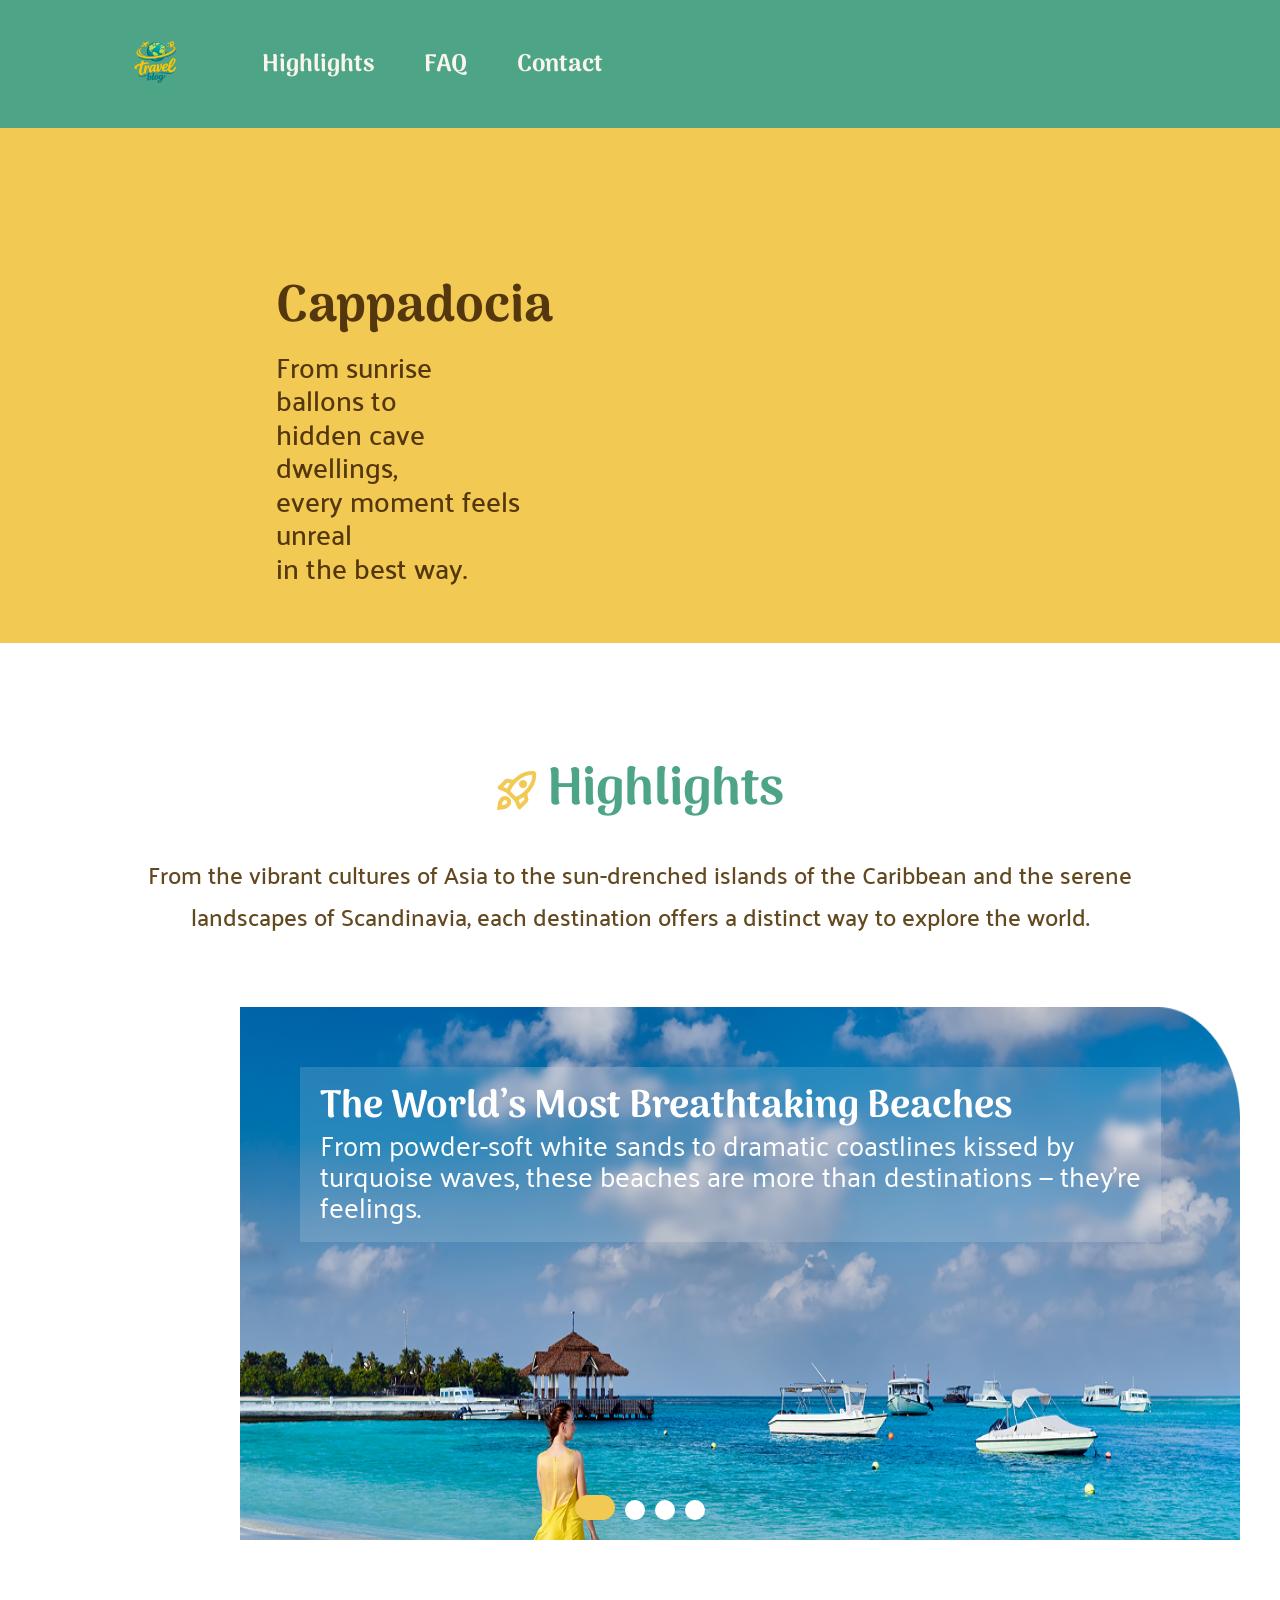
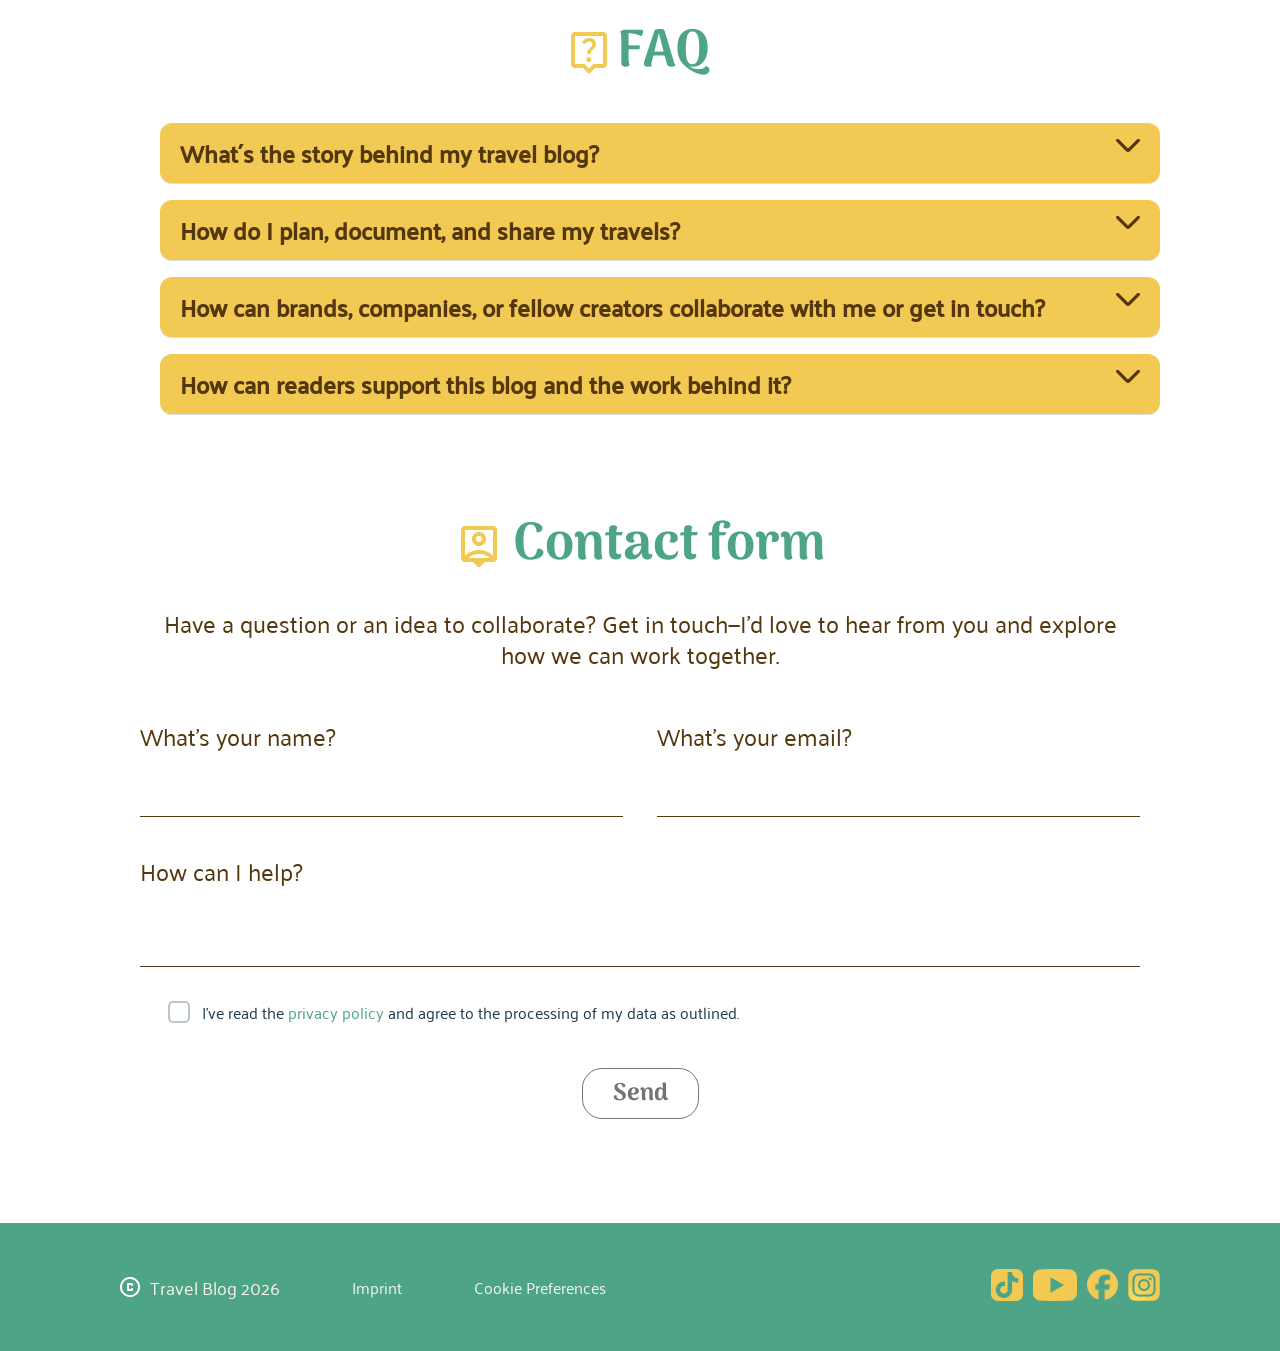
==== commit bdcafc1c: "added two 23 10" ====
--- a/index.html
+++ b/index.html
@@ -196,38 +196,38 @@
                     <h2>FAQ</h2>
                 </section>
                 <section class="faq-part">
-                    <details>
+                    <details class="animatet-details">
                         <summary>
                             What´s the story behind my travel blog?
                         </summary>
-                        <div class="content-faq">
+                        <div class="content content-faq">
                             <p> Before the word "blog" or "weblog" was widely used, early digital travel writing functioned purely as online personal diaries. Travelers shared chronological stories, personal feelings, and raw notes with family and friends back home.</p>
                         </div>
                     </details>
 
-                    <details>
+                    <details class="animatet-details">
                         <summary>
                             How do I plan, document, and share my travels?
                         </summary>
-                        <div class="content-faq">
+                        <div class="content content-faq">
                             <p>Planning, documenting, and sharing a trip involves a simple, step-by-step process that keeps you organized and lets you bring others along on your journey!</p>
                         </div>
                     </details>
 
-                    <details>
+                    <details class="animatet-details">
                         <summary>
                             How can brands, companies, or fellow creators collaborate with me or get in touch?
                         </summary>
-                        <div class="content-faq">
+                        <div class="content content-faq">
                             <p>I am always looking for authentic partnerships with brands, companies, and fellow creators who share my passion. From creative brand campaigns and sponsored content to exciting creator collaborations.</p>
                         </div>
                     </details>
 
-                    <details>
+                    <details class="animatet-details">
                         <summary>
                             How can readers support this blog and the work behind it?
                         </summary>
-                        <div class="content-faq">
+                        <div class="content content-faq">
                             <p>Running a blog takes a lot of time, energy, and dedication. If you enjoy reading the posts and want to keep this space alive, there are many simple ways you can show your support—and most of them do not cost a single penny.</p>
                         </div>
                     </details>
--- a/style.css
+++ b/style.css
@@ -18,6 +18,73 @@
 
 
 
+
+
+ /* :root {
+  interpolate-size: allow-keywords;
+}
+
+
+details::content:open {
+  transition: all 1s ease-in-out;
+}
+
+.animated-details::details-content {
+  
+  transition: all 250ms ease-in-out;
+  
+  
+  overflow: hidden; 
+  height: 0;
+}
+
+
+.animated-details[open]::details-content {
+  height: auto;
+} */
+
+
+
+
+/* HERE STARTS THE ANIMATION OF THE FAQ-AREA */
+
+
+.animatet-details {
+  border-bottom: 1px solid #ddd;
+}
+
+
+.animatet-details summary {
+  cursor: pointer;
+  list-style: none;
+}
+
+
+.animatet-details summary::-webkit-details-marker {
+  display: none;
+}
+
+
+.animatet-details::details-content {
+  height: 0;
+  overflow: hidden;
+  opacity: 0;
+  transition:
+    height 2s ease,
+    opacity 2s ease,
+    content-visibility 2s allow-discrete;
+}
+
+
+.animatet-details[open]::details-content {
+  height: auto;
+  opacity: 1;
+}
+
+
+.animatet-details {
+  interpolate-size: allow-keywords;
+}
 
 
 
@@ -511,6 +578,8 @@
 
 .faq-part details[open] {
   width: 1000px;
+
+  /* transition: all 1s ease-in-out; */
 }
 
 .faq-part details p {
@@ -1593,6 +1662,14 @@
 
 @media screen and (min-width: 1px) and (max-width: 768px) {
 
+  h1 {
+    font-size: 40px;
+  }
+
+  .landing-text p {
+    font-size: 20px;
+  }
+
     .social-media {
         display: flex;
         align-items: center;
@@ -2012,7 +2089,7 @@
 .landing-section-area h1 {
   font-family: "Arima", serif;
   color: rgba(84, 55, 13, 1);
-  font-size: clamp(24px, 4vw, 60px);
+  font-size: clamp(40px, 4vw, 60px);
   font-weight: bold;
   position: relative;
   top: 20%;
@@ -2494,6 +2571,12 @@
 /* Responsive Design */
 
 @media screen and (min-width: 1441px) {
+
+  .landing-section-area {
+    max-width: 1200px;
+  }
+
+
   .header-class {
     padding: 0px 0px;
     
@@ -2501,6 +2584,7 @@
   }
 
   .header-content {
+    width: 1200px;
     padding: 0px 0px;
   }
   .footer-class {
@@ -2510,6 +2594,7 @@
   }
 
   .footer-content {
+    width: 1200px;
     padding: 0px 0px;
   }
 }
@@ -2541,6 +2626,7 @@
 
    .landing-text {
     animation: unset;
+    width: 250px;
   }
   
   .yellow-image {
@@ -2864,7 +2950,7 @@
 
     font-family: "Arima", serif;
 
-    font-size: 26px;
+    font-size: 40px;
 
     line-height: 1;
 
@@ -2878,7 +2964,7 @@
 
     font-family: "Palanquin", serif;
 
-    font-size: 16px;
+    font-size: 20px;
 
     line-height: 1.2;
 
